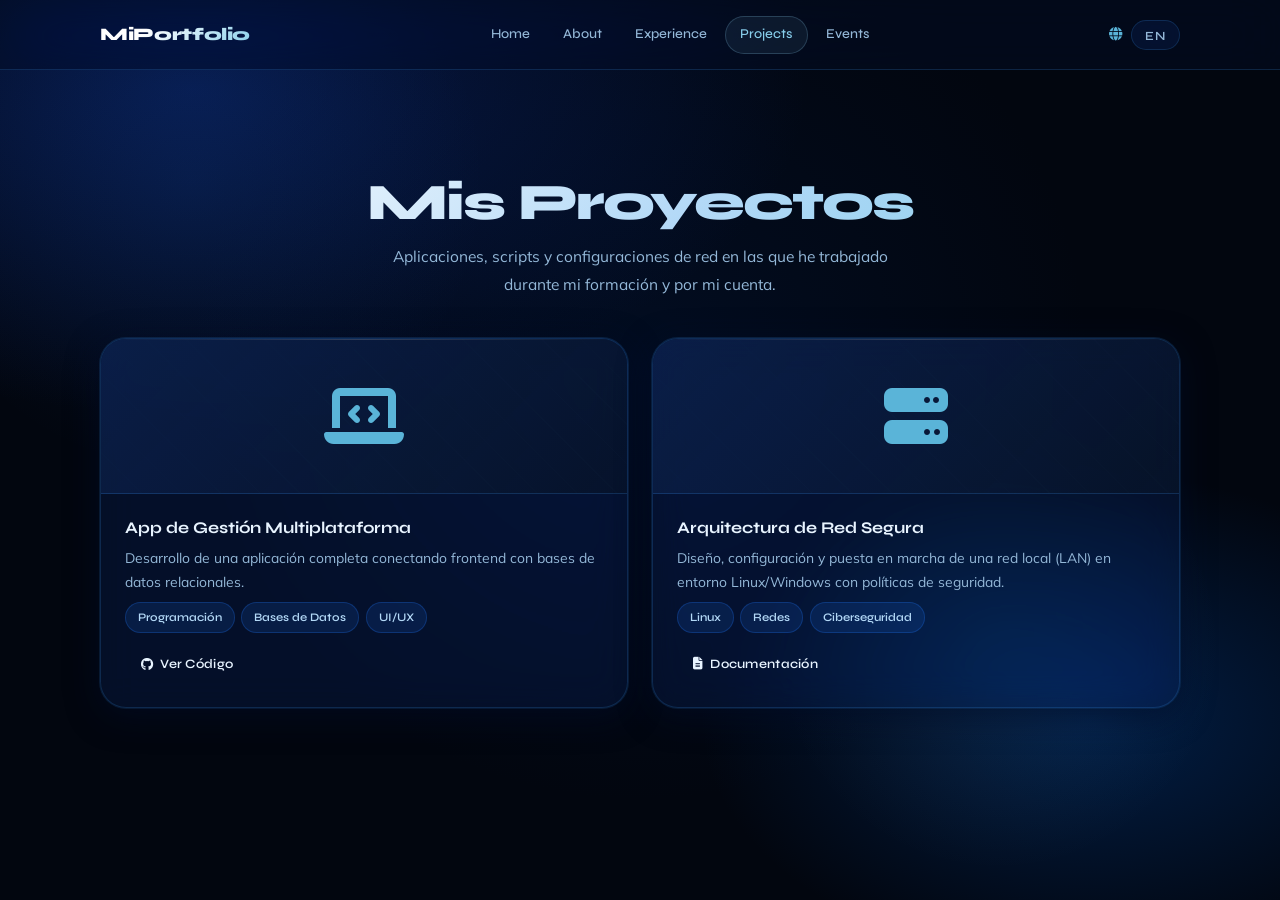
==== eventos.html @ 7e31b968 "CVs" ====
<!DOCTYPE html>
<html lang="es">
<head>
    <meta charset="UTF-8">
    <meta name="viewport" content="width=device-width, initial-scale=1.0">
    <title>Portfolio | Proyectos</title>
    <link rel="stylesheet" href="./css/style.css">
    <link rel="stylesheet" href="https://cdnjs.cloudflare.com/ajax/libs/font-awesome/6.4.0/css/all.min.css">
</head>
<body>
    <header class="main-header">
        <nav class="navbar">
            <div class="logo">MiPortfolio</div>
            <ul class="nav-links">
                <li><a href="index.html" data-i18n="nav.home">Inicio</a></li>
                <li><a href="sobre-mi.html" data-i18n="nav.about">Sobre mí</a></li>
                <li><a href="experiencia.html" data-i18n="nav.exp">Experiencia</a></li>
                <li><a href="proyectos.html" class="active" data-i18n="nav.projects">Proyectos</a></li>
                <li><a href="eventos.html" data-i18n="nav.events">Eventos</a></li>
            </ul>
            <div class="language-picker">
                <i class="fas fa-globe"></i>
                <select id="lang-selector">
                    <option value="ca">CA</option>
                    <option value="es">ES</option>
                    <option value="en">EN</option>
                </select>
            </div>
        </nav>
    </header>

    <main class="page-container bg-light">
        <h1 class="page-title text-center">Mis Proyectos</h1>
        <p class="text-center subtitle-text">Aplicaciones, scripts y configuraciones de red en las que he trabajado durante mi formación y por mi cuenta.</p>
        
        <section class="projects-grid">
            <article class="project-card">
                <div class="project-img">
                    <i class="fas fa-laptop-code fa-4x"></i>
                </div>
                <div class="project-content">
                    <h3>App de Gestión Multiplataforma</h3>
                    <p>Desarrollo de una aplicación completa conectando frontend con bases de datos relacionales.</p>
                    <div class="tech-tags">
                        <span>Programación</span>
                        <span>Bases de Datos</span>
                        <span>UI/UX</span>
                    </div>
                    <div class="project-links">
                        <a href="#" class="btn btn-small"><i class="fab fa-github"></i> Ver Código</a>
                    </div>
                </div>
            </article>

            <article class="project-card">
                <div class="project-img">
                    <i class="fas fa-server fa-4x"></i>
                </div>
                <div class="project-content">
                    <h3>Arquitectura de Red Segura</h3>
                    <p>Diseño, configuración y puesta en marcha de una red local (LAN) en entorno Linux/Windows con políticas de seguridad.</p>
                    <div class="tech-tags">
                        <span>Linux</span>
                        <span>Redes</span>
                        <span>Ciberseguridad</span>
                    </div>
                    <div class="project-links">
                        <a href="#" class="btn btn-small"><i class="fas fa-file-alt"></i> Documentación</a>
                    </div>
                </div>
            </article>
        </section>
    </main>

    <script src="./js/lang.js"></script>
</body>
</html>
---- css/style.css ----
/* ============================================================
   PORTFOLIO — LIQUID GLASS · DEEP OCEAN BLUE
   Multi-page edition
   ============================================================ */

@import url('https://fonts.googleapis.com/css2?family=Syne:wght@400;500;600;700;800&family=Mulish:ital,wght@0,300;0,400;0,500;0,600;1,400&display=swap');

/* ─── TOKENS ─────────────────────────────────────────────── */
:root {
  --void:        #02060f;
  --abyss:       #050d1f;
  --deep:        #071428;
  --ocean:       #0a1f4a;
  --blue-mid:    #0f3a8a;
  --blue-bright: #1d6fea;
  --neon:        #5ab4d8;
  --cyan:        #87ceeb;
  --aurora:      #b3d9f7;

  --txt-primary:   #e8f4ff;
  --txt-secondary: #94b8d8;
  --txt-muted:     #4a6a90;

  --glass-bg:         rgba(12, 35, 80, 0.35);
  --glass-bg-hover:   rgba(18, 50, 110, 0.52);
  --glass-border:     rgba(61, 158, 255, 0.18);
  --glass-border-str: rgba(61, 158, 255, 0.40);
  --glass-shadow:     0 8px 32px rgba(0,12,40,.60), 0 0 0 1px var(--glass-border);
  --glass-shadow-h:   0 16px 48px rgba(0,12,40,.80), 0 0 28px rgba(90,180,216,.18), 0 0 0 1px var(--glass-border-str);
  --blur:  blur(18px) saturate(160%);
  --blur2: blur(28px) saturate(180%);

  --max-w: 1160px;
  --nav-h: 70px;
  --pad-x: clamp(1.25rem, 5vw, 2.5rem);
  --pad-y: clamp(4rem, 8vw, 7rem);
  --r-sm:  10px;
  --r-md:  18px;
  --r-lg:  26px;
  --r-xl:  40px;

  --font-d: 'Syne', sans-serif;
  --font-b: 'Mulish', sans-serif;
  --ease:   cubic-bezier(0.23, 1, 0.32, 1);
}

/* ─── RESET ──────────────────────────────────────────────── */
*, *::before, *::after { box-sizing: border-box; margin: 0; padding: 0; }
html { scroll-behavior: smooth; -webkit-font-smoothing: antialiased; }

body {
  font-family: var(--font-b);
  font-size: 16px;
  line-height: 1.75;
  color: var(--txt-primary);
  background-color: var(--void);
  overflow-x: hidden;
  min-height: 100vh;
}

/* ─── BACKGROUND SCENE ───────────────────────────────────── */
body::before {
  content: '';
  position: fixed; inset: 0; z-index: -2;
  background:
    radial-gradient(ellipse 80% 60% at 15% 10%,  rgba(10,40,120,.55) 0%, transparent 60%),
    radial-gradient(ellipse 55% 50% at 85% 80%,  rgba(0,70,160,.38)  0%, transparent 55%),
    radial-gradient(ellipse 50% 70% at 50% 40%,  rgba(0,30,80,.28)   0%, transparent 70%),
    var(--void);
  pointer-events: none;
}

body::after {
  content: '';
  position: fixed; inset: 0; z-index: -1;
  background:
    radial-gradient(circle 420px at 15% 20%, rgba(29,111,234,.10) 0%, transparent 70%),
    radial-gradient(circle 320px at 78% 72%, rgba(135,206,235,.07)  0%, transparent 70%);
  animation: driftOrbs 20s ease-in-out infinite alternate;
  pointer-events: none;
}

@keyframes driftOrbs {
  0%   { opacity: 1;   transform: translate(0, 0); }
  50%  { opacity: 0.6; transform: translate(5%, -3%); }
  100% { opacity: 1;   transform: translate(-4%, 5%); }
}

/* grid removed */

/* ─── SCROLLBAR ──────────────────────────────────────────── */
::-webkit-scrollbar { width: 5px; }
::-webkit-scrollbar-track { background: var(--abyss); }
::-webkit-scrollbar-thumb { background: var(--blue-mid); border-radius: 3px; }
::-webkit-scrollbar-thumb:hover { background: var(--blue-bright); }
::selection { background: rgba(29,111,234,.45); color: #fff; }

/* ─── BASE TYPOGRAPHY ────────────────────────────────────── */
h1, h2, h3, h4 { font-family: var(--font-d); font-weight: 700; line-height: 1.2; }
a  { color: inherit; text-decoration: none; }
ul { list-style: none; }
img { max-width: 100%; display: block; }
strong { color: var(--aurora); font-weight: 600; }
em { color: var(--cyan); font-style: italic; }
.text-center { text-align: center; }

/* ─── NAVBAR ─────────────────────────────────────────────── */
.main-header {
  position: fixed; top: 0; left: 0; right: 0; z-index: 100;
  height: var(--nav-h);
}

.main-header::before {
  content: '';
  position: absolute; inset: 0;
  background: rgba(5,13,31,.55);
  backdrop-filter: var(--blur2);
  -webkit-backdrop-filter: var(--blur2);
  border-bottom: 1px solid var(--glass-border);
  z-index: -1;
}

.navbar {
  max-width: var(--max-w);
  margin: 0 auto;
  height: 100%;
  padding: 0 var(--pad-x);
  display: flex;
  align-items: center;
  gap: 2rem;
}

.logo {
  font-family: var(--font-d);
  font-weight: 800;
  font-size: 1.1rem;
  letter-spacing: -0.02em;
  background: linear-gradient(135deg, #fff 30%, var(--cyan));
  -webkit-background-clip: text;
  -webkit-text-fill-color: transparent;
  background-clip: text;
  flex-shrink: 0;
  cursor: default;
}

.nav-links {
  display: flex;
  align-items: center;
  gap: 0.15rem;
  flex: 1;
  justify-content: center;
}

.nav-links li a {
  display: block;
  padding: 0.42rem 0.9rem;
  border-radius: 100px;
  font-family: var(--font-d);
  font-size: 0.84rem;
  font-weight: 500;
  color: var(--txt-secondary);
  transition: all 0.25s ease;
  border: 1px solid transparent;
}

.nav-links li a:hover { color: var(--txt-primary); background: rgba(90,180,216,.10); }
.nav-links li a.active {
  color: var(--cyan);
  background: rgba(135,206,235,.08);
  border-color: rgba(135,206,235,.22);
}

.language-picker {
  display: flex;
  align-items: center;
  gap: 0.5rem;
  color: var(--txt-muted);
  font-size: 0.85rem;
  flex-shrink: 0;
}

.language-picker i { color: var(--neon); }

#lang-selector {
  appearance: none;
  background: var(--glass-bg);
  backdrop-filter: var(--blur);
  -webkit-backdrop-filter: var(--blur);
  border: 1px solid var(--glass-border);
  color: var(--txt-secondary);
  padding: 0.38rem 0.8rem;
  border-radius: 100px;
  font-family: var(--font-d);
  font-size: 0.78rem;
  font-weight: 600;
  cursor: pointer;
  transition: all 0.25s ease;
  letter-spacing: 0.05em;
}

#lang-selector:hover { border-color: var(--glass-border-str); color: var(--txt-primary); }
#lang-selector option { background: var(--deep); color: var(--txt-primary); }

/* ─── BUTTONS ────────────────────────────────────────────── */
.btn {
  display: inline-flex;
  align-items: center;
  justify-content: center;
  gap: 0.45rem;
  padding: 0.72rem 1.65rem;
  border-radius: 100px;
  font-family: var(--font-d);
  font-size: 0.875rem;
  font-weight: 600;
  letter-spacing: 0.02em;
  cursor: pointer;
  border: none;
  transition: all 0.35s var(--ease);
  position: relative;
  overflow: hidden;
  white-space: nowrap;
}

.btn::before {
  content: '';
  position: absolute; inset: 0;
  background: linear-gradient(135deg, rgba(255,255,255,.12) 0%, transparent 60%);
  opacity: 0;
  transition: opacity 0.3s ease;
  border-radius: inherit;
}

.btn:hover::before { opacity: 1; }

.btn-outline {
  background: var(--glass-bg);
  backdrop-filter: var(--blur);
  -webkit-backdrop-filter: var(--blur);
  color: var(--aurora);
  border: 1px solid var(--glass-border-str);
  box-shadow: var(--glass-shadow);
}

.btn-outline:hover {
  background: var(--glass-bg-hover);
  color: #fff;
  border-color: var(--cyan);
  transform: translateY(-2px);
  box-shadow: var(--glass-shadow-h);
}

.btn-small {
  padding: 0.48rem 1rem;
  font-size: 0.8rem;
}

.btn-icon {
  display: inline-flex;
  align-items: center;
  gap: 0.5rem;
  padding: 0.58rem 1.15rem;
  border-radius: 100px;
  font-family: var(--font-d);
  font-size: 0.82rem;
  font-weight: 600;
  background: var(--glass-bg);
  backdrop-filter: var(--blur);
  -webkit-backdrop-filter: var(--blur);
  border: 1px solid var(--glass-border);
  color: var(--txt-secondary);
  transition: all 0.3s ease;
  box-shadow: var(--glass-shadow);
}

.btn-icon:hover {
  background: var(--glass-bg-hover);
  border-color: var(--glass-border-str);
  color: var(--txt-primary);
  transform: translateY(-2px);
  box-shadow: var(--glass-shadow-h);
}

/* ─── PAGE WRAPPERS ──────────────────────────────────────── */
.home-container,
.page-container {
  padding-top: calc(var(--nav-h) + var(--pad-y));
  padding-bottom: var(--pad-y);
  padding-left: var(--pad-x);
  padding-right: var(--pad-x);
  max-width: var(--max-w);
  margin: 0 auto;
}

.page-title {
  font-family: var(--font-d);
  font-size: clamp(2rem, 5vw, 3.2rem);
  font-weight: 800;
  letter-spacing: -0.04em;
  background: linear-gradient(135deg, #fff 0%, var(--aurora) 55%, var(--cyan) 100%);
  -webkit-background-clip: text;
  -webkit-text-fill-color: transparent;
  background-clip: text;
  margin-bottom: 0.6rem;
  animation: fadeUp 0.8s var(--ease) both;
}

.subtitle-text {
  color: var(--txt-secondary);
  font-size: 0.97rem;
  max-width: 60ch;
  margin: 0 auto 2.5rem;
  animation: fadeUp 0.8s 0.1s var(--ease) both;
}

/* ─── HOME HERO ──────────────────────────────────────────── */
.hero-split {
  display: grid;
  grid-template-columns: auto 1fr;
  gap: clamp(2.5rem, 5vw, 5rem);
  align-items: center;
}

.hero-image-wrapper {
  display: flex;
  flex-direction: column;
  align-items: center;
  gap: 1.25rem;
  animation: fadeUp 0.9s var(--ease) both;
}

/* ── Girly cybercore profile border ── */
.hero-image-wrapper {
  position: relative;
}

/* Spinning conic gradient border */
.hero-image-wrapper::before {
  content: '';
  position: absolute;
  inset: -4px;
  border-radius: calc(var(--r-xl) + 4px);
 background: conic-gradient(
    from 180deg,
    #0066ff 0%,   /* Azul eléctrico */
    #1333c4 30%,  /* Cian brillante */
    #0464f5 50%,  /* Mantenemos el cian un rato en la zona alta */
    #0066ff 80%,  /* Volvemos al azul eléctrico */
    #0066ff 100%  /* Cierra el círculo */
  );
  animation: spinBorder 4s linear infinite;
  z-index: 0;
}

/* Soft glow behind */
.hero-image-wrapper::after {
  content: '';
  position: absolute;
  inset: -18px;
  border-radius: 50%;
  background: radial-gradient(
    circle,
    rgba(13, 4, 68, 0.22) 0%,
    rgba(15, 12, 180, 0.15) 40%,
    rgba(0, 210, 255, 0.10) 70%,
    transparent 100%
  );
  animation: glowPulse 3s ease-in-out infinite alternate;
  z-index: -1;
}

@keyframes spinBorder {
  to { transform: rotate(360deg); }
}

@keyframes glowPulse {
  from { opacity: 0.7; transform: scale(0.96); }
  to   { opacity: 1;   transform: scale(1.06); }
}

#profile-img {
  width: clamp(200px, 24vw, 290px);
  aspect-ratio: 1;
  object-fit: cover;
  border-radius: var(--r-xl);
  position: relative;
  z-index: 1;
  /* 5px gap between image and spinning border */
  outline: 5px solid var(--ocean);
  box-shadow:
    0 0 40px rgba(3, 15, 128, 0.25),
    0 0 80px rgba(191, 90, 242, 0.15),
    0 24px 60px rgba(0,0,0,.55);
  transition: transform 0.6s var(--ease), box-shadow 0.6s var(--ease);
  background-color: var(--ocean);
}

#profile-img:hover {
  transform: scale(1.03);
  box-shadow:
    0 0 60px rgba(19, 6, 209, 0.45),
    0 0 120px rgba(191, 90, 242, 0.25),
    0 0 180px rgba(0, 210, 255, 0.15);
}

.social-links {
  display: flex;
  gap: 0.6rem;
  flex-wrap: wrap;
  justify-content: center;
}

.hero-content { animation: fadeUp 0.9s 0.15s var(--ease) both; }

.hero-content h3 {
  font-family: var(--font-d);
  font-size: 0.82rem;
  font-weight: 600;
  letter-spacing: 0.12em;
  text-transform: uppercase;
  color: var(--cyan);
  margin-bottom: 0.3rem;
}

.main-title {
  font-size: clamp(2.6rem, 5.5vw, 4.5rem);
  font-weight: 800;
  letter-spacing: -0.04em;
  line-height: 1.05;
  background: linear-gradient(135deg, #fff 0%, var(--aurora) 50%, var(--cyan) 100%);
  -webkit-background-clip: text;
  -webkit-text-fill-color: transparent;
  background-clip: text;
  margin-bottom: 0.4rem;
}

.subtitle {
  font-size: clamp(0.95rem, 2vw, 1.15rem);
  font-weight: 500;
  color: var(--neon);
  margin-bottom: 1rem;
}

.hero-bio {
  font-size: 0.98rem;
  color: var(--txt-secondary);
  max-width: 52ch;
  line-height: 1.85;
  margin-bottom: 1.75rem;
}

/* CV download */
.cv-download-section { margin-bottom: 1.75rem; }

.section-label {
  font-family: var(--font-d);
  font-size: 0.7rem;
  font-weight: 700;
  letter-spacing: 0.1em;
  text-transform: uppercase;
  color: var(--txt-muted);
  margin-bottom: 0.6rem;
}

.btn-group {
  display: flex;
  flex-wrap: wrap;
  gap: 0.55rem;
}

/* Highlights */
.highlights-grid {
  display: grid;
  grid-template-columns: repeat(2, 1fr);
  gap: 0.85rem;
  max-width: 420px;
}

.highlight-card {
  background: var(--glass-bg);
  backdrop-filter: var(--blur);
  -webkit-backdrop-filter: var(--blur);
  border: 1px solid var(--glass-border);
  border-radius: var(--r-md);
  padding: 1.1rem 1.15rem;
  display: flex;
  flex-direction: column;
  gap: 0.3rem;
  box-shadow: var(--glass-shadow);
  transition: all 0.35s var(--ease);
  position: relative;
  overflow: hidden;
}

.highlight-card::before {
  content: '';
  position: absolute; top: 0; left: 0; right: 0; height: 1px;
  background: linear-gradient(90deg, transparent, rgba(255,255,255,.12), transparent);
}

.highlight-card:hover {
  background: var(--glass-bg-hover);
  border-color: var(--glass-border-str);
  transform: translateY(-3px);
  box-shadow: var(--glass-shadow-h);
}

.highlight-card i { color: var(--neon); margin-bottom: 0.15rem; }

.highlight-card h4 {
  font-family: var(--font-d);
  font-size: 0.84rem;
  font-weight: 700;
  color: var(--txt-primary);
}

.highlight-card p { font-size: 0.78rem; color: var(--txt-secondary); }

/* ─── SOBRE MÍ ────────────────────────────────────────────── */
.about-grid {
  display: grid;
  grid-template-columns: 1fr 360px;
  gap: 2.5rem;
  align-items: start;
}

.about-main-content h1 {
  font-size: clamp(2rem, 5vw, 3rem);
  font-weight: 800;
  letter-spacing: -0.04em;
  background: linear-gradient(135deg, #fff 0%, var(--aurora) 55%, var(--cyan) 100%);
  -webkit-background-clip: text;
  -webkit-text-fill-color: transparent;
  background-clip: text;
  margin-bottom: 1.4rem;
  animation: fadeUp 0.8s var(--ease) both;
}

.about-main-content > h3,
.about-main-content h3 {
  font-family: var(--font-d);
  font-size: 0.7rem;
  font-weight: 700;
  letter-spacing: 0.1em;
  text-transform: uppercase;
  color: var(--neon);
  margin: 2rem 0 1rem;
}

.vision-statement {
  background: var(--glass-bg);
  backdrop-filter: var(--blur);
  -webkit-backdrop-filter: var(--blur);
  border: 1px solid var(--glass-border);
  border-radius: var(--r-lg);
  padding: 1.75rem;
  box-shadow: var(--glass-shadow);
  position: relative;
  animation: fadeUp 0.8s 0.1s var(--ease) both;
}

.vision-statement::before {
  content: '';
  position: absolute; top: 0; left: 0; right: 0; height: 1px;
  background: linear-gradient(90deg, transparent, rgba(255,255,255,.15), transparent);
}

.vision-statement .fa-quote-left {
  color: var(--neon);
  opacity: 0.45;
  font-size: 1.4rem;
  display: block;
  margin-bottom: 0.75rem;
}

.vision-statement p {
  color: var(--txt-secondary);
  font-size: 0.96rem;
  line-height: 1.85;
  font-style: italic;
}

/* Timeline (sobre-mi) */
.about-main-content .timeline {
  display: flex;
  flex-direction: column;
  gap: 0.85rem;
  position: relative;
  padding-left: 1.5rem;
  animation: fadeUp 0.8s 0.2s var(--ease) both;
}

.about-main-content .timeline::before {
  content: '';
  position: absolute; left: 0; top: 0.5rem; bottom: 0.5rem; width: 2px;
  background: linear-gradient(to bottom,
    transparent,
    var(--blue-bright) 20%,
    var(--neon) 50%,
    var(--blue-bright) 80%,
    transparent
  );
}

.timeline-item {
  position: relative;
  background: var(--glass-bg);
  backdrop-filter: var(--blur);
  -webkit-backdrop-filter: var(--blur);
  border: 1px solid var(--glass-border);
  border-radius: var(--r-md);
  padding: 1rem 1.25rem;
  box-shadow: var(--glass-shadow);
  transition: all 0.35s var(--ease);
}

.timeline-item::before {
  content: '';
  position: absolute; left: -1.82rem; top: 1.1rem;
  width: 10px; height: 10px;
  border-radius: 50%;
  background: var(--neon);
  border: 2px solid var(--abyss);
  box-shadow: 0 0 10px var(--neon), 0 0 20px rgba(90,180,216,.40);
}

.timeline-item:hover {
  background: var(--glass-bg-hover);
  border-color: var(--glass-border-str);
  transform: translateX(4px);
}

.date {
  display: inline-block;
  font-family: var(--font-d);
  font-size: 0.7rem;
  font-weight: 700;
  letter-spacing: 0.09em;
  color: var(--cyan);
  text-transform: uppercase;
  margin-bottom: 0.3rem;
}

.timeline-item h4 {
  font-family: var(--font-d);
  font-size: 0.94rem;
  font-weight: 700;
  color: var(--txt-primary);
  margin-bottom: 0.15rem;
}

.timeline-item p { font-size: 0.82rem; color: var(--txt-muted); }

/* Skills sidebar */
.skills-sidebar {
  display: flex;
  flex-direction: column;
  gap: 1.2rem;
  animation: fadeUp 0.8s 0.2s var(--ease) both;
}

.skill-box {
  background: var(--glass-bg);
  backdrop-filter: var(--blur);
  -webkit-backdrop-filter: var(--blur);
  border: 1px solid var(--glass-border);
  border-radius: var(--r-lg);
  padding: 1.5rem;
  box-shadow: var(--glass-shadow);
  position: relative;
  overflow: hidden;
  transition: all 0.35s var(--ease);
}

.skill-box::before {
  content: '';
  position: absolute; top: 0; left: 0; right: 0; height: 1px;
  background: linear-gradient(90deg, transparent, rgba(255,255,255,.15), transparent);
}

.skill-box:hover { border-color: var(--glass-border-str); }

.skill-box h3 {
  font-family: var(--font-d);
  font-size: 0.7rem;
  font-weight: 700;
  letter-spacing: 0.1em;
  text-transform: uppercase;
  color: var(--neon);
  margin-bottom: 1rem;
}

.mt-4 { margin-top: 0; } /* managed by gap */

.tag-list {
  display: flex;
  flex-wrap: wrap;
  gap: 0.45rem;
}

.tag-list li {
  padding: 0.3rem 0.82rem;
  border-radius: 100px;
  font-size: 0.76rem;
  font-weight: 600;
  font-family: var(--font-d);
  background: rgba(135,206,235,.08);
  border: 1px solid rgba(135,206,235,.22);
  color: var(--cyan);
  cursor: default;
  transition: all 0.25s ease;
}

.tag-list li:hover { background: rgba(135,206,235,.18); border-color: var(--cyan); transform: scale(1.04); }

.tech-category {
  padding: 0.7rem 0;
  border-bottom: 1px solid rgba(90,180,216,.10);
}

.tech-category:last-child { border-bottom: none; padding-bottom: 0; }

.tech-category h4 {
  font-family: var(--font-d);
  font-size: 0.82rem;
  font-weight: 700;
  color: var(--aurora);
  margin-bottom: 0.2rem;
  display: flex;
  align-items: center;
  gap: 0.5rem;
}

.tech-category h4 i { color: var(--neon); font-size: 0.75rem; }
.tech-category p { font-size: 0.8rem; color: var(--txt-secondary); }

/* ─── EXPERIENCIA ─────────────────────────────────────────── */
.experience-list {
  display: flex;
  flex-direction: column;
  gap: 1.5rem;
}

.exp-card {
  background: var(--glass-bg);
  backdrop-filter: var(--blur);
  -webkit-backdrop-filter: var(--blur);
  border: 1px solid var(--glass-border);
  border-radius: var(--r-xl);
  padding: clamp(1.5rem, 3vw, 2.25rem);
  box-shadow: var(--glass-shadow);
  position: relative;
  overflow: hidden;
  transition: all 0.4s var(--ease);
  animation: fadeUp 0.7s var(--ease) both;
}

.exp-card:nth-child(2) { animation-delay: 0.12s; }

.exp-card::before {
  content: '';
  position: absolute; top: 0; left: 0; right: 0; height: 1px;
  background: linear-gradient(90deg, transparent, rgba(255,255,255,.18), transparent);
}

.exp-card::after {
  content: '';
  position: absolute; top: -60px; right: -60px;
  width: 180px; height: 180px;
  background: radial-gradient(circle, rgba(90,180,216,.07) 0%, transparent 70%);
  border-radius: 50%;
  pointer-events: none;
}

.exp-card:hover {
  background: var(--glass-bg-hover);
  border-color: var(--glass-border-str);
  box-shadow: var(--glass-shadow-h);
  transform: translateY(-3px);
}

.exp-header {
  display: flex;
  align-items: flex-start;
  justify-content: space-between;
  gap: 1rem;
  margin-bottom: 1.25rem;
}

.exp-titles h2 {
  font-family: var(--font-d);
  font-size: clamp(1rem, 2.2vw, 1.25rem);
  font-weight: 700;
  color: var(--txt-primary);
  margin-bottom: 0.3rem;
}

.location {
  font-family: var(--font-d);
  font-size: 0.82rem;
  font-weight: 500;
  color: var(--neon);
  display: flex;
  align-items: center;
  gap: 0.4rem;
}

.location i { font-size: 0.72rem; }

.badge {
  display: inline-block;
  padding: 0.3rem 0.82rem;
  border-radius: 100px;
  font-family: var(--font-d);
  font-size: 0.7rem;
  font-weight: 700;
  letter-spacing: 0.05em;
  text-transform: uppercase;
  background: rgba(29,111,234,.18);
  border: 1px solid rgba(29,111,234,.35);
  color: var(--aurora);
  white-space: nowrap;
  flex-shrink: 0;
}

.badge-trust {
  background: rgba(135,206,235,.10);
  border-color: rgba(135,206,235,.28);
  color: var(--cyan);
}

.exp-body > p {
  font-size: 0.94rem;
  color: var(--txt-secondary);
  line-height: 1.8;
  margin-bottom: 1rem;
}

.highlight-text {
  background: rgba(90,180,216,.07);
  border: 1px solid rgba(90,180,216,.18);
  border-left: 3px solid var(--neon);
  border-radius: 0 var(--r-sm) var(--r-sm) 0;
  padding: 1rem 1.25rem;
  font-size: 0.9rem;
  color: var(--txt-secondary);
  line-height: 1.8;
  margin-bottom: 1.25rem;
}

.custom-bullets {
  display: flex;
  flex-direction: column;
  gap: 0.5rem;
}

.custom-bullets li {
  display: flex;
  align-items: flex-start;
  gap: 0.65rem;
  font-size: 0.9rem;
  color: var(--txt-secondary);
}

.custom-bullets li i {
  color: var(--neon);
  font-size: 0.72rem;
  margin-top: 0.32rem;
  flex-shrink: 0;
}

.grid-2-cols { display: grid; grid-template-columns: 1fr 1fr; gap: 1.5rem; }
.grid-3-cols { display: grid; grid-template-columns: repeat(3, 1fr); gap: 1rem; }
.mt-3 { margin-top: 1.25rem; }

.task-card {
  background: rgba(7,20,40,.55);
  border: 1px solid var(--glass-border);
  border-radius: var(--r-md);
  padding: 1.15rem;
  text-align: center;
  transition: all 0.3s ease;
}

.task-card:hover {
  background: rgba(18,50,110,.40);
  border-color: var(--glass-border-str);
  transform: translateY(-3px);
  box-shadow: 0 10px 28px rgba(0,0,0,.40);
}

.task-card i { color: var(--neon); font-size: 1.5rem; display: block; margin-bottom: 0.6rem; }

.task-card h4 {
  font-family: var(--font-d);
  font-size: 0.84rem;
  font-weight: 700;
  color: var(--txt-primary);
  margin-bottom: 0.35rem;
}

.task-card p { font-size: 0.78rem; color: var(--txt-secondary); line-height: 1.6; }

/* ─── PROYECTOS / EVENTOS ─────────────────────────────────── */
.projects-grid {
  display: grid;
  grid-template-columns: repeat(auto-fit, minmax(300px, 1fr));
  gap: 1.5rem;
}

.project-card {
  background: var(--glass-bg);
  backdrop-filter: var(--blur);
  -webkit-backdrop-filter: var(--blur);
  border: 1px solid var(--glass-border);
  border-radius: var(--r-lg);
  overflow: hidden;
  box-shadow: var(--glass-shadow);
  transition: all 0.4s var(--ease);
  position: relative;
  display: flex;
  flex-direction: column;
  animation: fadeUp 0.7s var(--ease) both;
}

.project-card:nth-child(2) { animation-delay: 0.12s; }
.project-card:nth-child(3) { animation-delay: 0.22s; }

.project-card::before {
  content: '';
  position: absolute; top: 0; left: 0; right: 0; height: 1px;
  background: linear-gradient(90deg, transparent, rgba(255,255,255,.16), transparent);
  z-index: 1;
}

.project-card:hover {
  transform: translateY(-6px);
  border-color: var(--glass-border-str);
  box-shadow: var(--glass-shadow-h);
}

.project-img {
  height: 155px;
  display: flex;
  align-items: center;
  justify-content: center;
  background:
    linear-gradient(135deg, rgba(10,31,74,.88) 0%, rgba(7,20,40,.72) 100%),
    repeating-linear-gradient(
      45deg,
      rgba(90,180,216,.04) 0,
      rgba(90,180,216,.04) 1px,
      transparent 1px,
      transparent 28px
    );
  border-bottom: 1px solid var(--glass-border);
  color: var(--neon);
  transition: color 0.3s ease;
}

.project-card:hover .project-img { color: var(--cyan); }

.project-content {
  padding: 1.5rem;
  flex: 1;
  display: flex;
  flex-direction: column;
  gap: 0.55rem;
}

.project-content h3 {
  font-family: var(--font-d);
  font-size: 1.02rem;
  font-weight: 700;
  color: var(--txt-primary);
}

.project-content p {
  font-size: 0.87rem;
  color: var(--txt-secondary);
  line-height: 1.7;
  flex: 1;
}

.tech-tags {
  display: flex;
  flex-wrap: wrap;
  gap: 0.4rem;
}

.tech-tags span {
  padding: 0.26rem 0.75rem;
  border-radius: 100px;
  font-size: 0.72rem;
  font-weight: 600;
  font-family: var(--font-d);
  background: rgba(29,111,234,.15);
  border: 1px solid rgba(29,111,234,.28);
  color: var(--aurora);
  transition: all 0.25s ease;
  cursor: default;
}

.tech-tags span:hover { background: rgba(29,111,234,.28); transform: scale(1.04); }

.project-links { margin-top: 0.25rem; }

/* ─── ANIMATIONS ─────────────────────────────────────────── */
@keyframes fadeUp {
  from { opacity: 0; transform: translateY(22px); }
  to   { opacity: 1; transform: translateY(0); }
}

/* ─── RESPONSIVE ─────────────────────────────────────────── */
@media (max-width: 960px) {
  .about-grid { grid-template-columns: 1fr; }
  .skills-sidebar { order: -1; flex-direction: row; flex-wrap: wrap; }
  .skill-box { flex: 1; min-width: 240px; }

  .hero-split {
    grid-template-columns: 1fr;
    justify-items: center;
    text-align: center;
  }

  .hero-bio { margin-left: auto; margin-right: auto; }
  .highlights-grid { margin: 0 auto; }
  .btn-group { justify-content: center; }

  .grid-3-cols { grid-template-columns: 1fr 1fr; }
}

@media (max-width: 700px) {
  :root { --pad-x: 1.25rem; }

  .nav-links { display: none; }
  .navbar { justify-content: space-between; }

  .grid-2-cols,
  .grid-3-cols { grid-template-columns: 1fr; }

  .exp-header { flex-direction: column; gap: 0.6rem; align-items: flex-start; }

  .highlights-grid { grid-template-columns: 1fr 1fr; max-width: 100%; }

  .projects-grid { grid-template-columns: 1fr; }
}
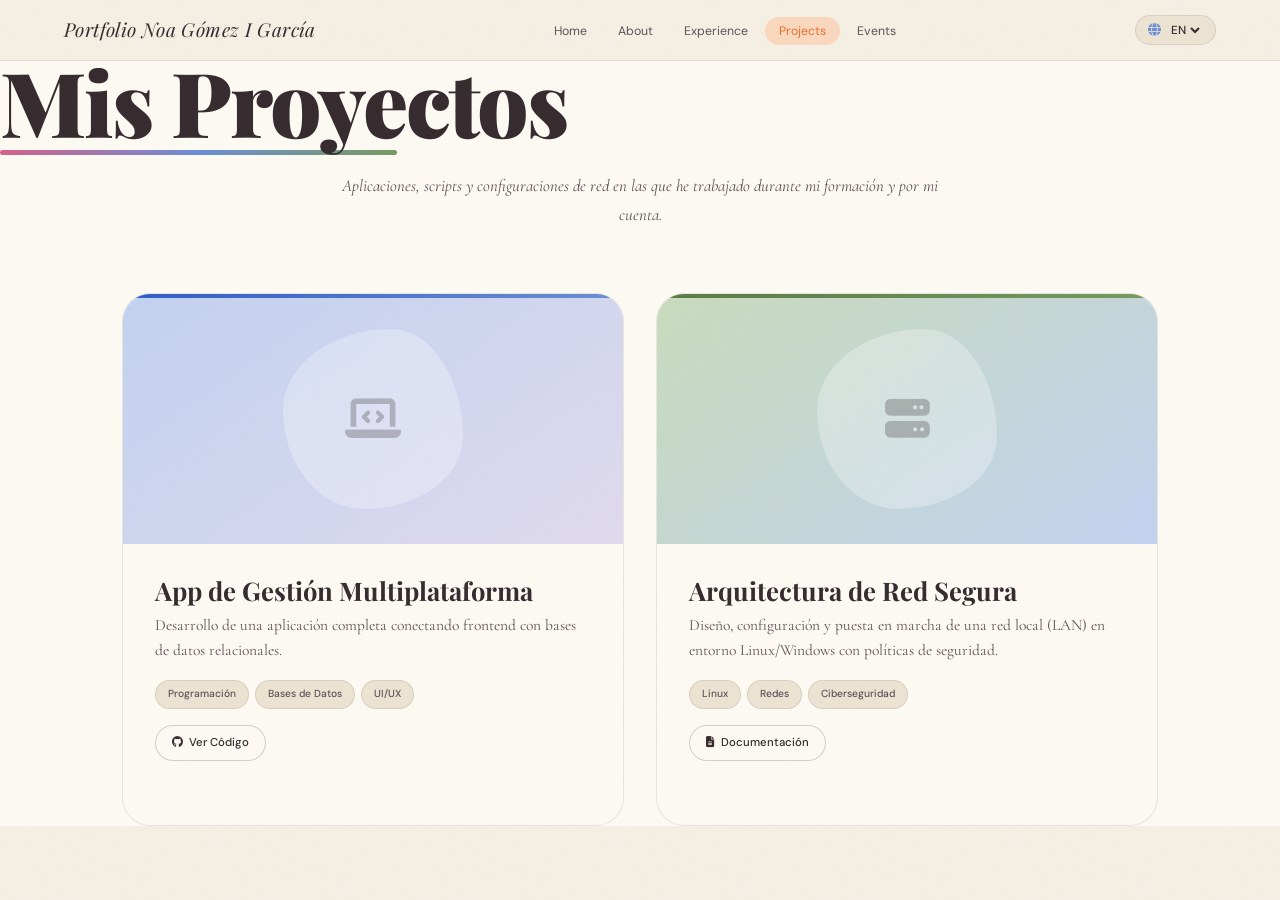
==== commit 48cb15ae: "foto actualizada + cambio de estilo" ====
--- a/eventos.html
+++ b/eventos.html
@@ -10,7 +10,7 @@
 <body>
     <header class="main-header">
         <nav class="navbar">
-            <div class="logo">MiPortfolio</div>
+            <div class="logo">Portfolio Noa Gómez I García</div>
             <ul class="nav-links">
                 <li><a href="index.html" data-i18n="nav.home">Inicio</a></li>
                 <li><a href="sobre-mi.html" data-i18n="nav.about">Sobre mí</a></li>
@@ -74,4 +74,4 @@
 
     <script src="./js/lang.js"></script>
 </body>
-</html>
+</html>
--- a/css/style.css
+++ b/css/style.css
@@ -1,1046 +1,1031 @@
+@import url('https://fonts.googleapis.com/css2?family=Playfair+Display:ital,wght@0,700;0,900;1,700;1,900&family=DM+Sans:wght@300;400;500&family=Cormorant+Garamond:ital,wght@0,300;0,600;1,300;1,600&display=swap');
+
 /* ============================================================
-   PORTFOLIO — LIQUID GLASS · DEEP OCEAN BLUE
-   Multi-page edition
+   VARIABLES
    ============================================================ */
-
-@import url('https://fonts.googleapis.com/css2?family=Syne:wght@400;500;600;700;800&family=Mulish:ital,wght@0,300;0,400;0,500;0,600;1,400&display=swap');
-
-/* ─── TOKENS ─────────────────────────────────────────────── */
 :root {
-  --void:        #02060f;
-  --abyss:       #050d1f;
-  --deep:        #071428;
-  --ocean:       #0a1f4a;
-  --blue-mid:    #0f3a8a;
-  --blue-bright: #1d6fea;
-  --neon:        #5ab4d8;
-  --cyan:        #87ceeb;
-  --aurora:      #b3d9f7;
-
-  --txt-primary:   #e8f4ff;
-  --txt-secondary: #94b8d8;
-  --txt-muted:     #4a6a90;
-
-  --glass-bg:         rgba(12, 35, 80, 0.35);
-  --glass-bg-hover:   rgba(18, 50, 110, 0.52);
-  --glass-border:     rgba(61, 158, 255, 0.18);
-  --glass-border-str: rgba(61, 158, 255, 0.40);
-  --glass-shadow:     0 8px 32px rgba(0,12,40,.60), 0 0 0 1px var(--glass-border);
-  --glass-shadow-h:   0 16px 48px rgba(0,12,40,.80), 0 0 28px rgba(90,180,216,.18), 0 0 0 1px var(--glass-border-str);
-  --blur:  blur(18px) saturate(160%);
-  --blur2: blur(28px) saturate(180%);
-
-  --max-w: 1160px;
-  --nav-h: 70px;
-  --pad-x: clamp(1.25rem, 5vw, 2.5rem);
-  --pad-y: clamp(4rem, 8vw, 7rem);
-  --r-sm:  10px;
-  --r-md:  18px;
-  --r-lg:  26px;
-  --r-xl:  40px;
-
-  --font-d: 'Syne', sans-serif;
-  --font-b: 'Mulish', sans-serif;
-  --ease:   cubic-bezier(0.23, 1, 0.32, 1);
-}
-
-/* ─── RESET ──────────────────────────────────────────────── */
+  /* Fondos */
+  --cream:         #F5EFE4;
+  --warm-white:    #FDFAF3;
+  --parchment:     #EDE3D2;
+  --linen:         #F0E9DC;
+
+  /* Azul porcelana — poster azul cobalto */
+  --cobalt:        #1A3A8A;
+  --cobalt-mid:    #2E5CC8;
+  --cobalt-pale:   #C2D2F0;
+  --cobalt-soft:   #6B8ED4;
+
+  /* Rosa / sakura */
+  --sakura:        #D4608A;
+  --sakura-pale:   #F2C8D8;
+  --sakura-bright: #E8427C;
+  --sakura-soft:   #EFA8C0;
+
+  /* Naranja koi / neon */
+  --koi:           #E8702A;
+  --koi-pale:      #FAD8BE;
+  --koi-bright:    #F05A1A;
+
+  /* Verde bambú / musgo */
+  --bamboo:        #5A7A45;
+  --bamboo-pale:   #C8DCBC;
+  --bamboo-mid:    #789A60;
+
+  /* Lavanda */
+  --lavender:      #9488C4;
+  --lavender-pale: #E0DAEE;
+
+  /* Oro */
+  --gold:          #C09030;
+  --gold-pale:     #EEE0A8;
+
+  /* Texto */
+  --text-main:     #352A2E;
+  --text-mid:      #5E5058;
+  --text-soft:     #9A8A92;
+
+  --border-soft:   rgba(53,42,46,0.1);
+  --border-mid:    rgba(53,42,46,0.2);
+
+  /* Tipografía */
+  --font-display:  'Playfair Display', Georgia, serif;
+  --font-body:     'Cormorant Garamond', Georgia, serif;
+  --font-ui:       'DM Sans', system-ui, sans-serif;
+
+  /* Espaciado */
+  --sp-xs: 4px;  --sp-s: 8px;  --sp-m: 16px;
+  --sp-l: 32px;  --sp-xl: 64px; --sp-2xl: 96px;
+
+  /* Radios */
+  --r-pill:    9999px;
+  --r-rounder: 28px;
+  --r-asym-a:  4px 28px 4px 28px;
+  --r-asym-b:  28px 4px 28px 4px;
+
+  /* Colores hover per-página nav */
+  --nav-home-bg:   var(--sakura-pale);
+  --nav-home-fg:   var(--sakura);
+  --nav-about-bg:  var(--bamboo-pale);
+  --nav-about-fg:  var(--bamboo);
+  --nav-exp-bg:    var(--cobalt-pale);
+  --nav-exp-fg:    var(--cobalt-mid);
+  --nav-proj-bg:   var(--koi-pale);
+  --nav-proj-fg:   var(--koi);
+  --nav-events-bg: var(--lavender-pale);
+  --nav-events-fg: var(--lavender);
+}
+
+/* ============================================================
+   RESET
+   ============================================================ */
 *, *::before, *::after { box-sizing: border-box; margin: 0; padding: 0; }
-html { scroll-behavior: smooth; -webkit-font-smoothing: antialiased; }
+html { scroll-behavior: smooth; }
 
 body {
-  font-family: var(--font-b);
-  font-size: 16px;
-  line-height: 1.75;
-  color: var(--txt-primary);
-  background-color: var(--void);
+  font-family: var(--font-body);
+  font-size: 18px;
+  line-height: 1.65;
+  background: var(--cream);
+  color: var(--text-main);
   overflow-x: hidden;
-  min-height: 100vh;
-}
-
-/* ─── BACKGROUND SCENE ───────────────────────────────────── */
-body::before {
-  content: '';
-  position: fixed; inset: 0; z-index: -2;
-  background:
-    radial-gradient(ellipse 80% 60% at 15% 10%,  rgba(10,40,120,.55) 0%, transparent 60%),
-    radial-gradient(ellipse 55% 50% at 85% 80%,  rgba(0,70,160,.38)  0%, transparent 55%),
-    radial-gradient(ellipse 50% 70% at 50% 40%,  rgba(0,30,80,.28)   0%, transparent 70%),
-    var(--void);
+}
+
+/* Grain de papel */
+body::after {
+  content: '';
+  position: fixed;
+  inset: 0;
+  background-image: url("data:image/svg+xml,%3Csvg viewBox='0 0 256 256' xmlns='http://www.w3.org/2000/svg'%3E%3Cfilter id='n'%3E%3CfeTurbulence type='fractalNoise' baseFrequency='0.68' numOctaves='4' stitchTiles='stitch'/%3E%3C/filter%3E%3Crect width='100%25' height='100%25' filter='url(%23n)' opacity='1'/%3E%3C/svg%3E");
+  background-size: 200px 200px;
+  opacity: 0.032;
   pointer-events: none;
-}
-
-body::after {
-  content: '';
-  position: fixed; inset: 0; z-index: -1;
-  background:
-    radial-gradient(circle 420px at 15% 20%, rgba(29,111,234,.10) 0%, transparent 70%),
-    radial-gradient(circle 320px at 78% 72%, rgba(135,206,235,.07)  0%, transparent 70%);
-  animation: driftOrbs 20s ease-in-out infinite alternate;
-  pointer-events: none;
-}
-
-@keyframes driftOrbs {
-  0%   { opacity: 1;   transform: translate(0, 0); }
-  50%  { opacity: 0.6; transform: translate(5%, -3%); }
-  100% { opacity: 1;   transform: translate(-4%, 5%); }
-}
-
-/* grid removed */
-
-/* ─── SCROLLBAR ──────────────────────────────────────────── */
+  z-index: 9999;
+}
+
+::selection { background: var(--sakura-pale); color: var(--sakura); }
 ::-webkit-scrollbar { width: 5px; }
-::-webkit-scrollbar-track { background: var(--abyss); }
-::-webkit-scrollbar-thumb { background: var(--blue-mid); border-radius: 3px; }
-::-webkit-scrollbar-thumb:hover { background: var(--blue-bright); }
-::selection { background: rgba(29,111,234,.45); color: #fff; }
-
-/* ─── BASE TYPOGRAPHY ────────────────────────────────────── */
-h1, h2, h3, h4 { font-family: var(--font-d); font-weight: 700; line-height: 1.2; }
-a  { color: inherit; text-decoration: none; }
-ul { list-style: none; }
-img { max-width: 100%; display: block; }
-strong { color: var(--aurora); font-weight: 600; }
-em { color: var(--cyan); font-style: italic; }
-.text-center { text-align: center; }
-
-/* ─── NAVBAR ─────────────────────────────────────────────── */
+::-webkit-scrollbar-track { background: var(--cream); }
+::-webkit-scrollbar-thumb { background: var(--lavender); border-radius: var(--r-pill); }
+
+/* ============================================================
+   ANIMACIONES BLOB
+   ============================================================ */
+@keyframes morphBlob {
+  0%   { border-radius: 67% 33% 55% 45% / 42% 58% 42% 58%; }
+  33%  { border-radius: 42% 58% 68% 32% / 55% 45% 55% 45%; }
+  66%  { border-radius: 58% 42% 40% 60% / 35% 65% 35% 65%; }
+  100% { border-radius: 67% 33% 55% 45% / 42% 58% 42% 58%; }
+}
+@keyframes morphImg {
+  0%   { border-radius: 55% 45% 60% 40% / 50% 55% 45% 50%; }
+  33%  { border-radius: 40% 60% 45% 55% / 60% 40% 60% 40%; }
+  66%  { border-radius: 60% 40% 55% 45% / 40% 60% 40% 60%; }
+  100% { border-radius: 55% 45% 60% 40% / 50% 55% 45% 50%; }
+}
+@keyframes float {
+  0%, 100% { transform: translateY(0px); }
+  50%       { transform: translateY(-8px); }
+}
+
+/* ============================================================
+   HEADER & NAV — frosted linen, colores por página
+   ============================================================ */
 .main-header {
-  position: fixed; top: 0; left: 0; right: 0; z-index: 100;
-  height: var(--nav-h);
-}
-
-.main-header::before {
-  content: '';
-  position: absolute; inset: 0;
-  background: rgba(5,13,31,.55);
-  backdrop-filter: var(--blur2);
-  -webkit-backdrop-filter: var(--blur2);
-  border-bottom: 1px solid var(--glass-border);
-  z-index: -1;
+  position: sticky;
+  top: 0;
+  z-index: 100;
+  background: rgba(245,239,228,0.88);
+  backdrop-filter: blur(20px);
+  -webkit-backdrop-filter: blur(20px);
+  border-bottom: 1px solid var(--border-soft);
 }
 
 .navbar {
-  max-width: var(--max-w);
-  margin: 0 auto;
-  height: 100%;
-  padding: 0 var(--pad-x);
   display: flex;
   align-items: center;
-  gap: 2rem;
+  justify-content: space-between;
+  height: 60px;
+  padding: 0 var(--sp-xl);
+  gap: var(--sp-l);
 }
 
 .logo {
-  font-family: var(--font-d);
-  font-weight: 800;
-  font-size: 1.1rem;
-  letter-spacing: -0.02em;
-  background: linear-gradient(135deg, #fff 30%, var(--cyan));
-  -webkit-background-clip: text;
-  -webkit-text-fill-color: transparent;
-  background-clip: text;
+  font-family: var(--font-display);
+  font-style: italic;
+  font-size: 1.2rem;
+  color: var(--text-main);
+  letter-spacing: 0.02em;
   flex-shrink: 0;
-  cursor: default;
 }
 
 .nav-links {
   display: flex;
+  list-style: none;
+  gap: 3px;
   align-items: center;
-  gap: 0.15rem;
-  flex: 1;
-  justify-content: center;
 }
 
 .nav-links li a {
-  display: block;
-  padding: 0.42rem 0.9rem;
-  border-radius: 100px;
-  font-family: var(--font-d);
-  font-size: 0.84rem;
-  font-weight: 500;
-  color: var(--txt-secondary);
-  transition: all 0.25s ease;
-  border: 1px solid transparent;
-}
-
-.nav-links li a:hover { color: var(--txt-primary); background: rgba(90,180,216,.10); }
-.nav-links li a.active {
-  color: var(--cyan);
-  background: rgba(135,206,235,.08);
-  border-color: rgba(135,206,235,.22);
+  font-family: var(--font-ui);
+  font-size: 0.77rem;
+  font-weight: 400;
+  color: var(--text-mid);
+  text-decoration: none;
+  padding: 6px 14px;
+  border-radius: var(--r-pill);
+  transition: all 0.22s ease;
+}
+
+/* Color único por enlace */
+.nav-links li:nth-child(1) a:hover,
+.nav-links li:nth-child(1) a.active {
+  background: var(--nav-home-bg);
+  color: var(--nav-home-fg);
+}
+.nav-links li:nth-child(2) a:hover,
+.nav-links li:nth-child(2) a.active {
+  background: var(--nav-about-bg);
+  color: var(--nav-about-fg);
+}
+.nav-links li:nth-child(3) a:hover,
+.nav-links li:nth-child(3) a.active {
+  background: var(--nav-exp-bg);
+  color: var(--nav-exp-fg);
+}
+.nav-links li:nth-child(4) a:hover,
+.nav-links li:nth-child(4) a.active {
+  background: var(--nav-proj-bg);
+  color: var(--nav-proj-fg);
+}
+.nav-links li:nth-child(5) a:hover,
+.nav-links li:nth-child(5) a.active {
+  background: var(--nav-events-bg);
+  color: var(--nav-events-fg);
 }
 
 .language-picker {
   display: flex;
   align-items: center;
-  gap: 0.5rem;
-  color: var(--txt-muted);
-  font-size: 0.85rem;
+  gap: 6px;
+  font-family: var(--font-ui);
+  font-size: 0.73rem;
+  background: var(--parchment);
+  padding: 5px 12px;
+  border-radius: var(--r-pill);
+  border: 1px solid var(--border-soft);
   flex-shrink: 0;
 }
-
-.language-picker i { color: var(--neon); }
-
+.language-picker i { color: var(--cobalt-soft); font-size: 0.8rem; }
 #lang-selector {
-  appearance: none;
-  background: var(--glass-bg);
-  backdrop-filter: var(--blur);
-  -webkit-backdrop-filter: var(--blur);
-  border: 1px solid var(--glass-border);
-  color: var(--txt-secondary);
-  padding: 0.38rem 0.8rem;
-  border-radius: 100px;
-  font-family: var(--font-d);
-  font-size: 0.78rem;
-  font-weight: 600;
+  background: transparent;
+  border: none;
+  color: var(--text-main);
+  font-family: var(--font-ui);
+  font-size: 0.73rem;
+  font-weight: 500;
   cursor: pointer;
-  transition: all 0.25s ease;
-  letter-spacing: 0.05em;
-}
-
-#lang-selector:hover { border-color: var(--glass-border-str); color: var(--txt-primary); }
-#lang-selector option { background: var(--deep); color: var(--txt-primary); }
-
-/* ─── BUTTONS ────────────────────────────────────────────── */
-.btn {
-  display: inline-flex;
+  outline: none;
+}
+
+/* ============================================================
+   HOME / INDEX — compacto y centrado
+   ============================================================ */
+.home-container {
+  min-height: calc(100vh - 60px);
+  background: var(--warm-white);
+  display: flex;
   align-items: center;
   justify-content: center;
-  gap: 0.45rem;
-  padding: 0.72rem 1.65rem;
-  border-radius: 100px;
-  font-family: var(--font-d);
-  font-size: 0.875rem;
-  font-weight: 600;
-  letter-spacing: 0.02em;
-  cursor: pointer;
-  border: none;
-  transition: all 0.35s var(--ease);
+  padding: var(--sp-xl) var(--sp-l);
   position: relative;
   overflow: hidden;
-  white-space: nowrap;
-}
-
-.btn::before {
-  content: '';
-  position: absolute; inset: 0;
-  background: linear-gradient(135deg, rgba(255,255,255,.12) 0%, transparent 60%);
-  opacity: 0;
-  transition: opacity 0.3s ease;
-  border-radius: inherit;
-}
-
-.btn:hover::before { opacity: 1; }
-
-.btn-outline {
-  background: var(--glass-bg);
-  backdrop-filter: var(--blur);
-  -webkit-backdrop-filter: var(--blur);
-  color: var(--aurora);
-  border: 1px solid var(--glass-border-str);
-  box-shadow: var(--glass-shadow);
-}
-
-.btn-outline:hover {
-  background: var(--glass-bg-hover);
-  color: #fff;
-  border-color: var(--cyan);
-  transform: translateY(-2px);
-  box-shadow: var(--glass-shadow-h);
-}
-
-.btn-small {
-  padding: 0.48rem 1rem;
-  font-size: 0.8rem;
-}
-
-.btn-icon {
-  display: inline-flex;
+}
+
+/* Blob sakura fondo derecha */
+.home-container::before {
+  content: '';
+  position: absolute;
+  width: 700px; height: 700px;
+  border-radius: 55% 45% 40% 60% / 45% 55% 45% 55%;
+  background: radial-gradient(ellipse at center, var(--sakura-pale) 0%, transparent 68%);
+  top: -200px; right: -200px;
+  pointer-events: none; opacity: 0.7;
+  animation: morphBlob 14s ease-in-out infinite;
+}
+/* Blob bambú fondo izquierda */
+.home-container::after {
+  content: '';
+  position: absolute;
+  width: 500px; height: 500px;
+  border-radius: 40% 60% 65% 35% / 55% 40% 60% 45%;
+  background: radial-gradient(ellipse at center, var(--bamboo-pale) 0%, transparent 68%);
+  bottom: -180px; left: -120px;
+  pointer-events: none; opacity: 0.55;
+  animation: morphBlob 18s ease-in-out infinite reverse;
+}
+
+/* Layout: foto + contenido en columna centrada */
+.hero-split {
+  display: flex;
+  flex-direction: row;
   align-items: center;
-  gap: 0.5rem;
-  padding: 0.58rem 1.15rem;
-  border-radius: 100px;
-  font-family: var(--font-d);
-  font-size: 0.82rem;
-  font-weight: 600;
-  background: var(--glass-bg);
-  backdrop-filter: var(--blur);
-  -webkit-backdrop-filter: var(--blur);
-  border: 1px solid var(--glass-border);
-  color: var(--txt-secondary);
-  transition: all 0.3s ease;
-  box-shadow: var(--glass-shadow);
-}
-
-.btn-icon:hover {
-  background: var(--glass-bg-hover);
-  border-color: var(--glass-border-str);
-  color: var(--txt-primary);
-  transform: translateY(-2px);
-  box-shadow: var(--glass-shadow-h);
-}
-
-/* ─── PAGE WRAPPERS ──────────────────────────────────────── */
-.home-container,
-.page-container {
-  padding-top: calc(var(--nav-h) + var(--pad-y));
-  padding-bottom: var(--pad-y);
-  padding-left: var(--pad-x);
-  padding-right: var(--pad-x);
-  max-width: var(--max-w);
-  margin: 0 auto;
-}
-
-.page-title {
-  font-family: var(--font-d);
-  font-size: clamp(2rem, 5vw, 3.2rem);
-  font-weight: 800;
-  letter-spacing: -0.04em;
-  background: linear-gradient(135deg, #fff 0%, var(--aurora) 55%, var(--cyan) 100%);
-  -webkit-background-clip: text;
-  -webkit-text-fill-color: transparent;
-  background-clip: text;
-  margin-bottom: 0.6rem;
-  animation: fadeUp 0.8s var(--ease) both;
-}
-
-.subtitle-text {
-  color: var(--txt-secondary);
-  font-size: 0.97rem;
-  max-width: 60ch;
-  margin: 0 auto 2.5rem;
-  animation: fadeUp 0.8s 0.1s var(--ease) both;
-}
-
-/* ─── HOME HERO ──────────────────────────────────────────── */
-.hero-split {
-  display: grid;
-  grid-template-columns: auto 1fr;
-  gap: clamp(2.5rem, 5vw, 5rem);
-  align-items: center;
-}
-
+  justify-content: center;
+  gap: calc(var(--sp-xl) * 1.5);
+  max-width: 1140px;
+  width: 100%;
+  position: relative;
+  z-index: 1;
+}
+
+/* --- Foto --- */
 .hero-image-wrapper {
   display: flex;
   flex-direction: column;
   align-items: center;
-  gap: 1.25rem;
-  animation: fadeUp 0.9s var(--ease) both;
-}
-
-/* ── Girly cybercore profile border ── */
-.hero-image-wrapper {
+  flex-shrink: 0;
   position: relative;
 }
 
-/* Spinning conic gradient border */
+/* Anillo de color detrás de la foto */
 .hero-image-wrapper::before {
   content: '';
   position: absolute;
-  inset: -4px;
-  border-radius: calc(var(--r-xl) + 4px);
- background: conic-gradient(
-    from 180deg,
-    #0066ff 0%,   /* Azul eléctrico */
-    #1333c4 30%,  /* Cian brillante */
-    #0464f5 50%,  /* Mantenemos el cian un rato en la zona alta */
-    #0066ff 80%,  /* Volvemos al azul eléctrico */
-    #0066ff 100%  /* Cierra el círculo */
-  );
-  animation: spinBorder 4s linear infinite;
+  width: 360px; height: 360px;
+  border-radius: 60% 40% 55% 45% / 48% 58% 42% 52%;
+  background: linear-gradient(135deg, var(--sakura-pale) 0%, var(--cobalt-pale) 100%);
+  top: 50%; left: 50%;
+  transform: translate(-50%, -50%);
+  animation: morphBlob 10s ease-in-out infinite;
   z-index: 0;
 }
 
-/* Soft glow behind */
-.hero-image-wrapper::after {
-  content: '';
-  position: absolute;
-  inset: -18px;
-  border-radius: 50%;
-  background: radial-gradient(
-    circle,
-    rgba(13, 4, 68, 0.22) 0%,
-    rgba(15, 12, 180, 0.15) 40%,
-    rgba(0, 210, 255, 0.10) 70%,
-    transparent 100%
-  );
-  animation: glowPulse 3s ease-in-out infinite alternate;
-  z-index: -1;
-}
-
-@keyframes spinBorder {
-  to { transform: rotate(360deg); }
-}
-
-@keyframes glowPulse {
-  from { opacity: 0.7; transform: scale(0.96); }
-  to   { opacity: 1;   transform: scale(1.06); }
-}
+.hero-image-wrapper::after { display: none; }
 
 #profile-img {
-  width: clamp(200px, 24vw, 290px);
-  aspect-ratio: 1;
+  width: 280px; height: 280px;
   object-fit: cover;
-  border-radius: var(--r-xl);
-  position: relative;
-  z-index: 1;
-  /* 5px gap between image and spinning border */
-  outline: 5px solid var(--ocean);
-  box-shadow:
-    0 0 40px rgba(3, 15, 128, 0.25),
-    0 0 80px rgba(191, 90, 242, 0.15),
-    0 24px 60px rgba(0,0,0,.55);
-  transition: transform 0.6s var(--ease), box-shadow 0.6s var(--ease);
-  background-color: var(--ocean);
-}
-
-#profile-img:hover {
-  transform: scale(1.03);
-  box-shadow:
-    0 0 60px rgba(19, 6, 209, 0.45),
-    0 0 120px rgba(191, 90, 242, 0.25),
-    0 0 180px rgba(0, 210, 255, 0.15);
+  object-position: top center;
+  position: relative; z-index: 1;
+  border-radius: 55% 45% 60% 40% / 50% 55% 45% 50%;
+  animation: morphImg 10s ease-in-out infinite;
+  box-shadow: 0 16px 48px rgba(212,96,138,0.22), 0 4px 16px rgba(26,58,138,0.14);
+  border: 4px solid rgba(255,255,255,0.8);
 }
 
 .social-links {
   display: flex;
-  gap: 0.6rem;
+  gap: var(--sp-s);
+  margin-top: var(--sp-m);
+  position: relative; z-index: 1;
   flex-wrap: wrap;
   justify-content: center;
 }
 
-.hero-content { animation: fadeUp 0.9s 0.15s var(--ease) both; }
-
-.hero-content h3 {
-  font-family: var(--font-d);
-  font-size: 0.82rem;
-  font-weight: 600;
-  letter-spacing: 0.12em;
+/* --- Contenido hero --- */
+.hero-content {
+  display: flex;
+  flex-direction: column;
+  align-items: flex-start;
+  gap: var(--sp-l);
+  max-width: 580px;
+  /* Sin pseudo-elementos aquí, los blobs ya están en .home-container */
+}
+
+.hero-content::before,
+.hero-content::after { display: none; }
+
+.hero-content > * { position: relative; z-index: 1; }
+
+.hero-content h3[data-i18n] {
+  font-family: var(--font-ui);
+  font-size: 0.72rem;
+  font-weight: 400;
+  letter-spacing: 0.22em;
   text-transform: uppercase;
-  color: var(--cyan);
-  margin-bottom: 0.3rem;
+  color: var(--sakura);
+  margin-bottom: 0;
 }
 
 .main-title {
-  font-size: clamp(2.6rem, 5.5vw, 4.5rem);
-  font-weight: 800;
-  letter-spacing: -0.04em;
-  line-height: 1.05;
-  background: linear-gradient(135deg, #fff 0%, var(--aurora) 50%, var(--cyan) 100%);
-  -webkit-background-clip: text;
-  -webkit-text-fill-color: transparent;
-  background-clip: text;
-  margin-bottom: 0.4rem;
+  font-family: var(--font-display);
+  font-size: clamp(2.8rem, 5.5vw, 5.5rem);
+  line-height: 0.95;
+  font-weight: 900;
+  color: var(--text-main);
+  letter-spacing: -0.02em;
+  margin: 0;
 }
 
 .subtitle {
-  font-size: clamp(0.95rem, 2vw, 1.15rem);
+  font-family: var(--font-display);
+  font-style: italic;
+  font-size: clamp(0.92rem, 1.4vw, 1.1rem);
+  font-weight: 300;
+  color: var(--cobalt-mid);
+  background: var(--cobalt-pale);
+  padding: 5px 18px;
+  border-radius: var(--r-pill);
+  display: inline-block;
+  margin: 0;
+}
+
+.hero-bio {
+  font-family: var(--font-body);
+  font-size: 1.15rem;
+  color: var(--text-mid);
+  line-height: 1.8;
+  margin: 0;
+}
+
+.cv-download-section { margin: 0; }
+
+.section-label {
+  font-family: var(--font-ui);
+  font-size: 0.68rem;
+  letter-spacing: 0.15em;
+  text-transform: uppercase;
+  color: var(--text-soft);
+  margin-bottom: var(--sp-s);
+}
+
+.btn-group { display: flex; flex-wrap: wrap; gap: var(--sp-s); }
+
+.btn {
+  display: inline-flex;
+  align-items: center;
+  gap: 6px;
+  font-family: var(--font-ui);
+  font-size: 0.72rem;
   font-weight: 500;
-  color: var(--neon);
-  margin-bottom: 1rem;
-}
-
-.hero-bio {
-  font-size: 0.98rem;
-  color: var(--txt-secondary);
-  max-width: 52ch;
-  line-height: 1.85;
-  margin-bottom: 1.75rem;
-}
-
-/* CV download */
-.cv-download-section { margin-bottom: 1.75rem; }
-
-.section-label {
-  font-family: var(--font-d);
-  font-size: 0.7rem;
-  font-weight: 700;
-  letter-spacing: 0.1em;
-  text-transform: uppercase;
-  color: var(--txt-muted);
-  margin-bottom: 0.6rem;
-}
-
-.btn-group {
-  display: flex;
-  flex-wrap: wrap;
-  gap: 0.55rem;
-}
-
-/* Highlights */
+  padding: 9px 18px;
+  border-radius: var(--r-pill);
+  text-decoration: none;
+  cursor: pointer;
+  transition: all 0.22s ease;
+  border: 1.5px solid var(--border-mid);
+  background: var(--warm-white);
+  color: var(--text-main);
+}
+
+.btn:hover {
+  transform: translateY(-2px);
+  box-shadow: 0 6px 20px rgba(53,42,46,0.1);
+}
+
+.btn-outline { background: transparent; }
+.btn-outline:hover {
+  background: var(--sakura-pale);
+  border-color: var(--sakura);
+  color: var(--sakura);
+}
+
+/* Highlights compactos */
 .highlights-grid {
   display: grid;
   grid-template-columns: repeat(2, 1fr);
-  gap: 0.85rem;
-  max-width: 420px;
+  gap: var(--sp-s);
+  width: 100%;
+  margin: 0;
 }
 
 .highlight-card {
-  background: var(--glass-bg);
-  backdrop-filter: var(--blur);
-  -webkit-backdrop-filter: var(--blur);
-  border: 1px solid var(--glass-border);
-  border-radius: var(--r-md);
-  padding: 1.1rem 1.15rem;
-  display: flex;
-  flex-direction: column;
-  gap: 0.3rem;
-  box-shadow: var(--glass-shadow);
-  transition: all 0.35s var(--ease);
+  background: var(--warm-white);
+  border: 1.5px solid var(--border-soft);
+  border-radius: var(--r-rounder);
+  padding: var(--sp-l);
+  transition: all 0.22s ease;
   position: relative;
   overflow: hidden;
 }
 
+/* Gradiente de acento al hover */
 .highlight-card::before {
   content: '';
-  position: absolute; top: 0; left: 0; right: 0; height: 1px;
-  background: linear-gradient(90deg, transparent, rgba(255,255,255,.12), transparent);
-}
-
-.highlight-card:hover {
-  background: var(--glass-bg-hover);
-  border-color: var(--glass-border-str);
-  transform: translateY(-3px);
-  box-shadow: var(--glass-shadow-h);
-}
-
-.highlight-card i { color: var(--neon); margin-bottom: 0.15rem; }
+  position: absolute;
+  inset: 0;
+  border-radius: inherit;
+  opacity: 0;
+  transition: opacity 0.22s;
+}
+.highlight-card:nth-child(1)::before { background: linear-gradient(135deg, var(--cobalt-pale), transparent 65%); }
+.highlight-card:nth-child(2)::before { background: linear-gradient(135deg, var(--sakura-pale), transparent 65%); }
+.highlight-card:hover::before { opacity: 1; }
+.highlight-card:hover { transform: translateY(-3px); box-shadow: 0 10px 30px rgba(53,42,46,0.09); }
+.highlight-card > * { position: relative; z-index: 1; }
+
+.highlight-card i { font-size: 1.4rem; color: var(--cobalt-soft); display: block; margin-bottom: 8px; }
+.highlight-card:nth-child(2) i { color: var(--sakura); }
 
 .highlight-card h4 {
-  font-family: var(--font-d);
-  font-size: 0.84rem;
-  font-weight: 700;
-  color: var(--txt-primary);
-}
-
-.highlight-card p { font-size: 0.78rem; color: var(--txt-secondary); }
-
-/* ─── SOBRE MÍ ────────────────────────────────────────────── */
+  font-family: var(--font-ui);
+  font-size: 0.8rem; font-weight: 500;
+  color: var(--text-main); margin-bottom: 4px;
+}
+.highlight-card p {
+  font-family: var(--font-body);
+  font-style: italic; font-size: 0.97rem;
+  color: var(--text-soft);
+}
+
+/* Botones icon */
+.btn-icon {
+  font-family: var(--font-ui);
+  font-size: 0.72rem; font-weight: 500;
+  color: var(--text-main);
+  text-decoration: none;
+  padding: 8px 18px;
+  border-radius: var(--r-pill);
+  background: rgba(255,255,255,0.75);
+  border: 1px solid rgba(255,255,255,0.9);
+  backdrop-filter: blur(6px);
+  transition: all 0.22s ease;
+  display: flex; align-items: center; gap: 6px;
+  box-shadow: 0 2px 10px rgba(53,42,46,0.1);
+}
+.btn-icon:hover { background: white; transform: translateY(-2px); box-shadow: 0 6px 18px rgba(53,42,46,0.14); }
+
+/* ============================================================
+   PAGE CONTAINER — páginas interiores a full width
+   ============================================================ */
+.page-container {
+  width: 100%;
+  padding: 0;        /* sin padding: el contenido se expande solo */
+}
+
+.bg-light { background: var(--warm-white); }
+
+/* Título de página — band de color a todo ancho */
+.page-title-band {
+  width: 100%;
+  padding: var(--sp-xl) var(--sp-2xl) var(--sp-l);
+  position: relative;
+  overflow: hidden;
+}
+
+/* Usamos .page-title directamente cuando está dentro de .page-title-band */
+.page-title {
+  font-family: var(--font-display);
+  font-size: clamp(3rem, 7vw, 6rem);
+  font-weight: 900;
+  line-height: 0.9;
+  color: var(--text-main);
+  letter-spacing: -0.02em;
+  position: relative;
+  z-index: 1;
+  display: inline-block;
+}
+
+.page-title::after {
+  content: '';
+  display: block;
+  height: 5px;
+  width: 70%;
+  border-radius: var(--r-pill);
+  margin-top: var(--sp-s);
+  background: linear-gradient(90deg, var(--sakura), var(--cobalt-soft), var(--bamboo-mid));
+}
+
+.text-center { text-align: center; }
+.text-center .page-title::after { margin: var(--sp-s) auto 0; }
+
+.subtitle-text {
+  font-family: var(--font-body);
+  font-style: italic;
+  font-size: 1.05rem;
+  color: var(--text-mid);
+  max-width: 600px;
+  margin: var(--sp-m) auto var(--sp-xl);
+  line-height: 1.75;
+}
+
+/* Contenido interior con padding normal */
+.page-inner {
+  padding: 0 var(--sp-2xl) var(--sp-2xl);
+}
+
+/* ============================================================
+   SOBRE MÍ — mantiene el layout actual que gusta
+   ============================================================ */
 .about-grid {
   display: grid;
-  grid-template-columns: 1fr 360px;
-  gap: 2.5rem;
+  grid-template-columns: 1.4fr 1fr;
+  gap: var(--sp-xl);
   align-items: start;
+  padding: var(--sp-xl) var(--sp-2xl) var(--sp-2xl);
 }
 
 .about-main-content h1 {
-  font-size: clamp(2rem, 5vw, 3rem);
-  font-weight: 800;
-  letter-spacing: -0.04em;
-  background: linear-gradient(135deg, #fff 0%, var(--aurora) 55%, var(--cyan) 100%);
-  -webkit-background-clip: text;
-  -webkit-text-fill-color: transparent;
-  background-clip: text;
-  margin-bottom: 1.4rem;
-  animation: fadeUp 0.8s var(--ease) both;
-}
-
-.about-main-content > h3,
+  font-family: var(--font-display);
+  font-size: clamp(3.5rem, 7vw, 7rem);
+  font-weight: 900;
+  line-height: 0.88;
+  color: var(--text-main);
+  letter-spacing: -0.02em;
+  margin-bottom: var(--sp-l);
+}
+
+.vision-statement {
+  background: linear-gradient(135deg, var(--cobalt-pale) 0%, var(--lavender-pale) 55%, var(--sakura-pale) 100%);
+  padding: var(--sp-l) var(--sp-l) var(--sp-l) calc(var(--sp-l) + 20px);
+  position: relative;
+  margin-bottom: var(--sp-l);
+  border-radius: var(--r-asym-a);
+  overflow: hidden;
+}
+.vision-statement::before {
+  content: '';
+  position: absolute;
+  width: 220px; height: 220px;
+  border-radius: 50%;
+  background: rgba(255,255,255,0.28);
+  top: -70px; right: -50px;
+}
+.vision-statement i.fa-quote-left {
+  position: absolute;
+  top: var(--sp-m); left: var(--sp-m);
+  color: var(--cobalt-soft); font-size: 1.3rem; opacity: 0.45;
+}
+.vision-statement p {
+  font-family: var(--font-display);
+  font-style: italic;
+  font-size: 1.05rem;
+  line-height: 1.75;
+  color: var(--text-main);
+  position: relative; z-index: 1;
+}
+
 .about-main-content h3 {
-  font-family: var(--font-d);
-  font-size: 0.7rem;
-  font-weight: 700;
-  letter-spacing: 0.1em;
-  text-transform: uppercase;
-  color: var(--neon);
-  margin: 2rem 0 1rem;
-}
-
-.vision-statement {
-  background: var(--glass-bg);
-  backdrop-filter: var(--blur);
-  -webkit-backdrop-filter: var(--blur);
-  border: 1px solid var(--glass-border);
-  border-radius: var(--r-lg);
-  padding: 1.75rem;
-  box-shadow: var(--glass-shadow);
-  position: relative;
-  animation: fadeUp 0.8s 0.1s var(--ease) both;
-}
-
-.vision-statement::before {
-  content: '';
-  position: absolute; top: 0; left: 0; right: 0; height: 1px;
-  background: linear-gradient(90deg, transparent, rgba(255,255,255,.15), transparent);
-}
-
-.vision-statement .fa-quote-left {
-  color: var(--neon);
-  opacity: 0.45;
-  font-size: 1.4rem;
-  display: block;
-  margin-bottom: 0.75rem;
-}
-
-.vision-statement p {
-  color: var(--txt-secondary);
-  font-size: 0.96rem;
-  line-height: 1.85;
-  font-style: italic;
-}
-
-/* Timeline (sobre-mi) */
-.about-main-content .timeline {
-  display: flex;
-  flex-direction: column;
-  gap: 0.85rem;
-  position: relative;
-  padding-left: 1.5rem;
-  animation: fadeUp 0.8s 0.2s var(--ease) both;
-}
-
-.about-main-content .timeline::before {
-  content: '';
-  position: absolute; left: 0; top: 0.5rem; bottom: 0.5rem; width: 2px;
-  background: linear-gradient(to bottom,
-    transparent,
-    var(--blue-bright) 20%,
-    var(--neon) 50%,
-    var(--blue-bright) 80%,
-    transparent
-  );
-}
-
+  font-family: var(--font-ui);
+  font-size: 0.7rem; font-weight: 500;
+  text-transform: uppercase; letter-spacing: 0.2em;
+  color: var(--bamboo);
+  margin-bottom: var(--sp-m);
+  display: flex; align-items: center; gap: var(--sp-s);
+}
+.about-main-content h3::after {
+  content: '';
+  flex: 1; height: 1px;
+  background: linear-gradient(90deg, var(--bamboo-pale), transparent);
+  border-radius: var(--r-pill);
+}
+
+/* Timeline */
+.timeline {
+  display: flex; flex-direction: column; gap: var(--sp-s);
+  padding-left: var(--sp-l); position: relative;
+}
+.timeline::before {
+  content: '';
+  position: absolute; left: 6px; top: 8px; bottom: 8px;
+  width: 2px;
+  background: linear-gradient(to bottom, var(--sakura), var(--cobalt-soft), var(--bamboo-mid));
+  border-radius: var(--r-pill);
+}
 .timeline-item {
   position: relative;
-  background: var(--glass-bg);
-  backdrop-filter: var(--blur);
-  -webkit-backdrop-filter: var(--blur);
-  border: 1px solid var(--glass-border);
-  border-radius: var(--r-md);
-  padding: 1rem 1.25rem;
-  box-shadow: var(--glass-shadow);
-  transition: all 0.35s var(--ease);
-}
-
+  padding: var(--sp-m);
+  background: var(--warm-white);
+  border: 1.5px solid var(--border-soft);
+  border-radius: var(--r-rounder);
+  transition: all 0.22s ease;
+}
 .timeline-item::before {
   content: '';
-  position: absolute; left: -1.82rem; top: 1.1rem;
+  position: absolute;
+  left: calc(-1 * var(--sp-l) - 4px); top: 22px;
   width: 10px; height: 10px;
+  background: var(--sakura);
+  border: 2.5px solid var(--warm-white);
   border-radius: 50%;
-  background: var(--neon);
-  border: 2px solid var(--abyss);
-  box-shadow: 0 0 10px var(--neon), 0 0 20px rgba(90,180,216,.40);
-}
-
-.timeline-item:hover {
-  background: var(--glass-bg-hover);
-  border-color: var(--glass-border-str);
-  transform: translateX(4px);
-}
-
-.date {
-  display: inline-block;
-  font-family: var(--font-d);
-  font-size: 0.7rem;
-  font-weight: 700;
-  letter-spacing: 0.09em;
-  color: var(--cyan);
-  text-transform: uppercase;
-  margin-bottom: 0.3rem;
-}
-
+  box-shadow: 0 0 0 2px var(--sakura-pale);
+}
+.timeline-item:hover { transform: translateX(6px); box-shadow: 0 8px 28px rgba(53,42,46,0.08); border-color: var(--cobalt-pale); }
+.timeline-item .date {
+  font-family: var(--font-ui); font-size: 0.64rem; font-weight: 500;
+  letter-spacing: 0.1em; text-transform: uppercase;
+  color: var(--cobalt-soft); display: block; margin-bottom: 4px;
+}
 .timeline-item h4 {
-  font-family: var(--font-d);
-  font-size: 0.94rem;
-  font-weight: 700;
-  color: var(--txt-primary);
-  margin-bottom: 0.15rem;
-}
-
-.timeline-item p { font-size: 0.82rem; color: var(--txt-muted); }
+  font-family: var(--font-display); font-weight: 700; font-size: 1.05rem;
+  color: var(--text-main); margin-bottom: 2px;
+}
+.timeline-item p {
+  font-family: var(--font-ui); font-size: 0.74rem;
+  color: var(--text-soft); letter-spacing: 0.03em;
+}
 
 /* Skills sidebar */
-.skills-sidebar {
-  display: flex;
-  flex-direction: column;
-  gap: 1.2rem;
-  animation: fadeUp 0.8s 0.2s var(--ease) both;
-}
+.skills-sidebar { position: sticky; top: 80px; }
 
 .skill-box {
-  background: var(--glass-bg);
-  backdrop-filter: var(--blur);
-  -webkit-backdrop-filter: var(--blur);
-  border: 1px solid var(--glass-border);
-  border-radius: var(--r-lg);
-  padding: 1.5rem;
-  box-shadow: var(--glass-shadow);
-  position: relative;
+  border: 1.5px solid var(--border-soft);
+  padding: var(--sp-l);
+  border-radius: var(--r-asym-b);
+  margin-bottom: var(--sp-m);
+  position: relative; overflow: hidden;
+}
+
+/* Cada skill-box con su propio acento de color */
+.skill-box:nth-child(1) {
+  background: linear-gradient(145deg, var(--sakura-pale) 0%, var(--lavender-pale) 100%);
+}
+.skill-box:nth-child(2) {
+  background: linear-gradient(145deg, var(--cobalt-pale) 0%, var(--bamboo-pale) 100%);
+}
+
+.skill-box::before {
+  content: '';
+  position: absolute;
+  width: 180px; height: 180px;
+  border-radius: 50%;
+  background: rgba(255,255,255,0.45);
+  bottom: -70px; right: -50px;
+}
+.skill-box h3 {
+  font-family: var(--font-ui); font-size: 0.67rem; font-weight: 500;
+  text-transform: uppercase; letter-spacing: 0.18em;
+  color: var(--sakura);
+  margin-bottom: var(--sp-m);
+  position: relative; z-index: 1;
+}
+.skill-box:nth-child(2) h3 { color: var(--cobalt-mid); }
+
+.tag-list {
+  list-style: none; display: flex; flex-wrap: wrap; gap: 7px;
+  position: relative; z-index: 1;
+}
+.tag-list li {
+  font-family: var(--font-ui); font-size: 0.71rem;
+  color: var(--text-main);
+  padding: 5px 13px;
+  border-radius: var(--r-pill);
+  background: rgba(255,255,255,0.65);
+  border: 1px solid var(--border-soft);
+  transition: all 0.18s ease; cursor: default;
+}
+.tag-list li:hover { background: white; transform: translateY(-2px); box-shadow: 0 4px 12px rgba(53,42,46,0.1); }
+
+.tech-category {
+  position: relative; z-index: 1;
+  margin-bottom: var(--sp-m); padding-bottom: var(--sp-m);
+  border-bottom: 1px solid rgba(255,255,255,0.4);
+}
+.tech-category:last-child { border-bottom: none; margin-bottom: 0; padding-bottom: 0; }
+.tech-category h4 {
+  font-family: var(--font-ui); font-size: 0.74rem; font-weight: 500;
+  color: var(--text-main);
+  display: flex; align-items: center; gap: 7px; margin-bottom: 3px;
+}
+.tech-category h4 i { color: var(--cobalt-soft); font-size: 0.74rem; }
+.tech-category p { font-family: var(--font-body); font-style: italic; font-size: 0.9rem; color: var(--text-mid); }
+
+.mt-4 { margin-top: var(--sp-l); }
+
+/* ============================================================
+   EXPERIENCIA — full width, sin recuadro contenedor
+   ============================================================ */
+
+/* Banda de título para experiencia */
+.exp-title-band {
+  background: var(--cream);
+  padding: var(--sp-xl) var(--sp-2xl) var(--sp-l);
+  position: relative; overflow: hidden;
+}
+.exp-title-band::after {
+  display: none;
+}
+.exp-title-band .page-title { color: var(--text-main); }
+
+.experience-list {
+  display: flex; flex-direction: column;
+  max-width: 1100px;
+  margin: 0 auto;
+  padding: var(--sp-xl) var(--sp-l);
+  gap: var(--sp-l);
+}
+
+.exp-card {
+  border: 1px solid var(--border-soft);
+  background: var(--warm-white);
+  border-radius: var(--r-rounder);
   overflow: hidden;
-  transition: all 0.35s var(--ease);
-}
-
-.skill-box::before {
-  content: '';
-  position: absolute; top: 0; left: 0; right: 0; height: 1px;
-  background: linear-gradient(90deg, transparent, rgba(255,255,255,.15), transparent);
-}
-
-.skill-box:hover { border-color: var(--glass-border-str); }
-
-.skill-box h3 {
-  font-family: var(--font-d);
-  font-size: 0.7rem;
-  font-weight: 700;
-  letter-spacing: 0.1em;
-  text-transform: uppercase;
-  color: var(--neon);
-  margin-bottom: 1rem;
-}
-
-.mt-4 { margin-top: 0; } /* managed by gap */
-
-.tag-list {
-  display: flex;
-  flex-wrap: wrap;
-  gap: 0.45rem;
-}
-
-.tag-list li {
-  padding: 0.3rem 0.82rem;
-  border-radius: 100px;
-  font-size: 0.76rem;
-  font-weight: 600;
-  font-family: var(--font-d);
-  background: rgba(135,206,235,.08);
-  border: 1px solid rgba(135,206,235,.22);
-  color: var(--cyan);
-  cursor: default;
   transition: all 0.25s ease;
 }
-
-.tag-list li:hover { background: rgba(135,206,235,.18); border-color: var(--cyan); transform: scale(1.04); }
-
-.tech-category {
-  padding: 0.7rem 0;
-  border-bottom: 1px solid rgba(90,180,216,.10);
-}
-
-.tech-category:last-child { border-bottom: none; padding-bottom: 0; }
-
-.tech-category h4 {
-  font-family: var(--font-d);
-  font-size: 0.82rem;
-  font-weight: 700;
-  color: var(--aurora);
-  margin-bottom: 0.2rem;
-  display: flex;
-  align-items: center;
-  gap: 0.5rem;
-}
-
-.tech-category h4 i { color: var(--neon); font-size: 0.75rem; }
-.tech-category p { font-size: 0.8rem; color: var(--txt-secondary); }
-
-/* ─── EXPERIENCIA ─────────────────────────────────────────── */
-.experience-list {
-  display: flex;
-  flex-direction: column;
-  gap: 1.5rem;
-}
-
-.exp-card {
-  background: var(--glass-bg);
-  backdrop-filter: var(--blur);
-  -webkit-backdrop-filter: var(--blur);
-  border: 1px solid var(--glass-border);
-  border-radius: var(--r-xl);
-  padding: clamp(1.5rem, 3vw, 2.25rem);
-  box-shadow: var(--glass-shadow);
-  position: relative;
-  overflow: hidden;
-  transition: all 0.4s var(--ease);
-  animation: fadeUp 0.7s var(--ease) both;
-}
-
-.exp-card:nth-child(2) { animation-delay: 0.12s; }
-
-.exp-card::before {
-  content: '';
-  position: absolute; top: 0; left: 0; right: 0; height: 1px;
-  background: linear-gradient(90deg, transparent, rgba(255,255,255,.18), transparent);
-}
-
-.exp-card::after {
-  content: '';
-  position: absolute; top: -60px; right: -60px;
-  width: 180px; height: 180px;
-  background: radial-gradient(circle, rgba(90,180,216,.07) 0%, transparent 70%);
-  border-radius: 50%;
-  pointer-events: none;
-}
-
-.exp-card:hover {
-  background: var(--glass-bg-hover);
-  border-color: var(--glass-border-str);
-  box-shadow: var(--glass-shadow-h);
-  transform: translateY(-3px);
-}
+.exp-card:last-child { border-bottom: 1px solid var(--border-soft); }
+
+.exp-card:hover { background: var(--linen); }
+
+/* Gradientes de fondo por tarjeta */
+.exp-card:nth-child(1) { background: linear-gradient(135deg, #dce8fa 0%, #e8e4f6 60%, #f5efff 100%); }
+.exp-card:nth-child(2) { background: linear-gradient(135deg, #fde8d0 0%, #fce0e8 60%, #fff0d0 100%); }
+.exp-card:nth-child(3) { background: linear-gradient(135deg, #d4edda 0%, #c8e8dc 60%, #d0efdf 100%); }
+.exp-card:nth-child(4) { background: linear-gradient(135deg, #e8daf6 0%, #f2d8ec 60%, #f8e4f0 100%); }
+
+.exp-card:nth-child(1):hover { background: linear-gradient(135deg, #ccdaf7 0%, #dcd8f2 60%, #ece6ff 100%); }
+.exp-card:nth-child(2):hover { background: linear-gradient(135deg, #fcd4b8 0%, #fad0dc 60%, #ffe0b8 100%); }
+.exp-card:nth-child(3):hover { background: linear-gradient(135deg, #c0e4ca 0%, #b8dcd0 60%, #c4e8d4 100%); }
+.exp-card:nth-child(4):hover { background: linear-gradient(135deg, #dccaf4 0%, #ead0e8 60%, #f2d8ec 100%); }
 
 .exp-header {
   display: flex;
+  justify-content: space-between;
   align-items: flex-start;
-  justify-content: space-between;
-  gap: 1rem;
-  margin-bottom: 1.25rem;
+  padding: var(--sp-l) var(--sp-2xl);
+  gap: var(--sp-m);
+  position: relative; overflow: hidden;
+  cursor: pointer;
+}
+
+/* Acento de color lateral — línea izquierda */
+.exp-card:nth-child(1) .exp-header::before {
+  content: '';
+  position: absolute;
+  left: 0; top: 0; bottom: 0;
+  width: 5px;
+  background: linear-gradient(to bottom, var(--cobalt-mid), var(--lavender));
+}
+.exp-card:nth-child(2) .exp-header::before {
+  content: '';
+  position: absolute;
+  left: 0; top: 0; bottom: 0;
+  width: 5px;
+  background: linear-gradient(to bottom, var(--koi), var(--sakura));
+}
+
+/* Blob decorativo derecha */
+.exp-header::after {
+  content: '';
+  position: absolute;
+  width: 300px; height: 300px;
+  border-radius: 50%;
+  background: rgba(255,255,255,0.15);
+  top: -130px; right: -80px;
+  pointer-events: none;
 }
 
 .exp-titles h2 {
-  font-family: var(--font-d);
-  font-size: clamp(1rem, 2.2vw, 1.25rem);
+  font-family: var(--font-display);
+  font-size: clamp(1.3rem, 2.5vw, 1.9rem);
   font-weight: 700;
-  color: var(--txt-primary);
-  margin-bottom: 0.3rem;
-}
-
-.location {
-  font-family: var(--font-d);
-  font-size: 0.82rem;
-  font-weight: 500;
-  color: var(--neon);
-  display: flex;
-  align-items: center;
-  gap: 0.4rem;
-}
-
-.location i { font-size: 0.72rem; }
+  color: var(--text-main);
+  margin-bottom: var(--sp-s); line-height: 1.1;
+  position: relative; z-index: 1;
+}
+.exp-titles h3.location {
+  font-family: var(--font-ui); font-size: 0.74rem;
+  color: var(--text-mid); font-weight: 400;
+  display: flex; align-items: center; gap: 6px;
+  position: relative; z-index: 1;
+}
+.exp-titles h3.location i { color: var(--sakura); }
 
 .badge {
-  display: inline-block;
-  padding: 0.3rem 0.82rem;
-  border-radius: 100px;
-  font-family: var(--font-d);
-  font-size: 0.7rem;
-  font-weight: 700;
-  letter-spacing: 0.05em;
-  text-transform: uppercase;
-  background: rgba(29,111,234,.18);
-  border: 1px solid rgba(29,111,234,.35);
-  color: var(--aurora);
-  white-space: nowrap;
-  flex-shrink: 0;
-}
-
+  font-family: var(--font-ui); font-size: 0.61rem; font-weight: 500;
+  text-transform: uppercase; letter-spacing: 0.11em;
+  padding: 6px 14px;
+  border-radius: var(--r-pill);
+  background: rgba(194,210,240,0.45);
+  border: 1px solid rgba(26,58,138,0.2);
+  color: var(--cobalt-mid);
+  white-space: nowrap; flex-shrink: 0;
+  position: relative; z-index: 1;
+  backdrop-filter: blur(4px);
+}
 .badge-trust {
-  background: rgba(135,206,235,.10);
-  border-color: rgba(135,206,235,.28);
-  color: var(--cyan);
-}
-
-.exp-body > p {
-  font-size: 0.94rem;
-  color: var(--txt-secondary);
-  line-height: 1.8;
-  margin-bottom: 1rem;
-}
+  background: rgba(250,216,190,0.45);
+  border-color: rgba(232,112,42,0.25);
+  color: var(--koi);
+}
+
+.exp-body { padding: var(--sp-l) var(--sp-2xl); }
+
+.exp-desc p {
+  font-family: var(--font-body); font-size: 1rem;
+  line-height: 1.75; color: var(--text-mid); margin-bottom: var(--sp-m);
+}
+
+.custom-bullets { list-style: none; display: flex; flex-direction: column; gap: var(--sp-s); }
+.custom-bullets li {
+  display: flex; align-items: flex-start; gap: var(--sp-s);
+  font-family: var(--font-body); font-size: 0.97rem;
+  color: var(--text-mid); line-height: 1.65;
+}
+.custom-bullets li i { color: var(--bamboo); margin-top: 5px; flex-shrink: 0; font-size: 0.84rem; }
 
 .highlight-text {
-  background: rgba(90,180,216,.07);
-  border: 1px solid rgba(90,180,216,.18);
-  border-left: 3px solid var(--neon);
-  border-radius: 0 var(--r-sm) var(--r-sm) 0;
-  padding: 1rem 1.25rem;
-  font-size: 0.9rem;
-  color: var(--txt-secondary);
-  line-height: 1.8;
-  margin-bottom: 1.25rem;
-}
-
-.custom-bullets {
-  display: flex;
-  flex-direction: column;
-  gap: 0.5rem;
-}
-
-.custom-bullets li {
-  display: flex;
-  align-items: flex-start;
-  gap: 0.65rem;
-  font-size: 0.9rem;
-  color: var(--txt-secondary);
-}
-
-.custom-bullets li i {
-  color: var(--neon);
-  font-size: 0.72rem;
-  margin-top: 0.32rem;
-  flex-shrink: 0;
-}
-
-.grid-2-cols { display: grid; grid-template-columns: 1fr 1fr; gap: 1.5rem; }
-.grid-3-cols { display: grid; grid-template-columns: repeat(3, 1fr); gap: 1rem; }
-.mt-3 { margin-top: 1.25rem; }
+  background: linear-gradient(135deg, var(--sakura-pale) 0%, var(--koi-pale) 100%);
+  border-radius: var(--r-asym-a);
+  padding: var(--sp-m) var(--sp-l);
+  font-family: var(--font-body); font-size: 1rem;
+  line-height: 1.7; color: var(--text-main);
+  margin-bottom: var(--sp-l);
+}
+.highlight-text strong { color: var(--sakura); font-weight: 600; }
+.highlight-text em { font-style: italic; color: var(--text-mid); }
+
+.grid-2-cols { display: grid; grid-template-columns: 1fr 1fr; gap: var(--sp-l); }
+.grid-3-cols { display: grid; grid-template-columns: repeat(3, 1fr); gap: var(--sp-m); }
+.mt-3 { margin-top: var(--sp-l); }
 
 .task-card {
-  background: rgba(7,20,40,.55);
-  border: 1px solid var(--glass-border);
-  border-radius: var(--r-md);
-  padding: 1.15rem;
+  padding: var(--sp-m);
+  border: 1.5px solid var(--border-soft);
+  border-radius: var(--r-rounder);
   text-align: center;
-  transition: all 0.3s ease;
-}
-
-.task-card:hover {
-  background: rgba(18,50,110,.40);
-  border-color: var(--glass-border-str);
-  transform: translateY(-3px);
-  box-shadow: 0 10px 28px rgba(0,0,0,.40);
-}
-
-.task-card i { color: var(--neon); font-size: 1.5rem; display: block; margin-bottom: 0.6rem; }
-
-.task-card h4 {
-  font-family: var(--font-d);
-  font-size: 0.84rem;
-  font-weight: 700;
-  color: var(--txt-primary);
-  margin-bottom: 0.35rem;
-}
-
-.task-card p { font-size: 0.78rem; color: var(--txt-secondary); line-height: 1.6; }
-
-/* ─── PROYECTOS / EVENTOS ─────────────────────────────────── */
+  background: var(--warm-white);
+  transition: all 0.22s ease;
+  position: relative; overflow: hidden;
+}
+.task-card::before {
+  content: '';
+  position: absolute; inset: 0;
+  border-radius: inherit; opacity: 0; transition: opacity 0.22s;
+}
+.task-card:nth-child(1)::before { background: linear-gradient(135deg, var(--cobalt-pale), transparent 65%); }
+.task-card:nth-child(2)::before { background: linear-gradient(135deg, var(--sakura-pale), transparent 65%); }
+.task-card:nth-child(3)::before { background: linear-gradient(135deg, var(--gold-pale), transparent 65%); }
+.task-card:hover::before { opacity: 1; }
+.task-card:hover { transform: translateY(-5px); box-shadow: 0 12px 32px rgba(53,42,46,0.08); }
+.task-card > * { position: relative; z-index: 1; }
+.task-card i { font-size: 1.4rem; color: var(--cobalt-soft); display: block; margin-bottom: var(--sp-s); }
+.task-card:nth-child(2) i { color: var(--sakura); }
+.task-card:nth-child(3) i { color: var(--gold); }
+.task-card h4 { font-family: var(--font-ui); font-size: 0.84rem; font-weight: 500; color: var(--text-main); margin-bottom: var(--sp-s); }
+.task-card p { font-family: var(--font-body); font-size: 0.87rem; color: var(--text-mid); line-height: 1.55; }
+
+/* ============================================================
+   PROYECTOS — full width, band con color
+   ============================================================ */
+
+.proj-title-band {
+  background: var(--cream);
+  padding: var(--sp-xl) var(--sp-2xl) var(--sp-l);
+  position: relative; overflow: hidden;
+}
+.proj-title-band::after {
+  display: none;
+}
+.proj-title-band .page-title::after {
+  background: linear-gradient(90deg, var(--koi), var(--sakura), var(--lavender));
+}
+
 .projects-grid {
   display: grid;
-  grid-template-columns: repeat(auto-fit, minmax(300px, 1fr));
-  gap: 1.5rem;
+  grid-template-columns: repeat(2, 1fr);
+  max-width: 1100px;
+  margin: var(--sp-xl) auto;
+  padding: 0 var(--sp-l);
+  gap: var(--sp-l);
 }
 
 .project-card {
-  background: var(--glass-bg);
-  backdrop-filter: var(--blur);
-  -webkit-backdrop-filter: var(--blur);
-  border: 1px solid var(--glass-border);
-  border-radius: var(--r-lg);
+  border: 1px solid var(--border-soft);
+  background: var(--warm-white);
+  border-radius: var(--r-rounder);
   overflow: hidden;
-  box-shadow: var(--glass-shadow);
-  transition: all 0.4s var(--ease);
+  transition: all 0.25s ease;
   position: relative;
-  display: flex;
-  flex-direction: column;
-  animation: fadeUp 0.7s var(--ease) both;
-}
-
-.project-card:nth-child(2) { animation-delay: 0.12s; }
-.project-card:nth-child(3) { animation-delay: 0.22s; }
-
-.project-card::before {
-  content: '';
-  position: absolute; top: 0; left: 0; right: 0; height: 1px;
-  background: linear-gradient(90deg, transparent, rgba(255,255,255,.16), transparent);
-  z-index: 1;
-}
-
-.project-card:hover {
-  transform: translateY(-6px);
-  border-color: var(--glass-border-str);
-  box-shadow: var(--glass-shadow-h);
+}
+.project-card:nth-child(odd) { }
+
+.project-card:hover { background: var(--linen); }
+
+/* Barra de color arriba de cada card */
+.project-card:nth-child(1)::after {
+  content: '';
+  position: absolute; top: 0; left: 0; right: 0; height: 4px;
+  background: linear-gradient(90deg, var(--cobalt-mid), var(--cobalt-soft));
+}
+.project-card:nth-child(2)::after {
+  content: '';
+  position: absolute; top: 0; left: 0; right: 0; height: 4px;
+  background: linear-gradient(90deg, var(--bamboo), var(--bamboo-mid));
 }
 
 .project-img {
-  height: 155px;
-  display: flex;
-  align-items: center;
-  justify-content: center;
-  background:
-    linear-gradient(135deg, rgba(10,31,74,.88) 0%, rgba(7,20,40,.72) 100%),
-    repeating-linear-gradient(
-      45deg,
-      rgba(90,180,216,.04) 0,
-      rgba(90,180,216,.04) 1px,
-      transparent 1px,
-      transparent 28px
-    );
-  border-bottom: 1px solid var(--glass-border);
-  color: var(--neon);
-  transition: color 0.3s ease;
-}
-
-.project-card:hover .project-img { color: var(--cyan); }
-
-.project-content {
-  padding: 1.5rem;
-  flex: 1;
-  display: flex;
-  flex-direction: column;
-  gap: 0.55rem;
-}
-
+  aspect-ratio: 16 / 8;
+  display: flex; align-items: center; justify-content: center;
+  position: relative; overflow: hidden;
+}
+.project-card:first-child .project-img {
+  background: linear-gradient(145deg, var(--cobalt-pale) 0%, var(--lavender-pale) 100%);
+}
+.project-card:last-child .project-img {
+  background: linear-gradient(145deg, var(--bamboo-pale) 0%, var(--cobalt-pale) 100%);
+}
+.project-img::before {
+  content: '';
+  position: absolute;
+  width: 180px; height: 180px;
+  border-radius: 60% 40% 55% 45% / 45% 60% 40% 55%;
+  background: rgba(255,255,255,0.28);
+  top: 50%; left: 50%;
+  transform: translate(-50%, -50%);
+  animation: morphBlob 9s ease-in-out infinite;
+}
+.project-img i { font-size: 2.8rem; color: rgba(53,42,46,0.28); position: relative; z-index: 1; }
+
+.project-content { padding: var(--sp-l) var(--sp-l) var(--sp-xl); }
 .project-content h3 {
-  font-family: var(--font-d);
-  font-size: 1.02rem;
-  font-weight: 700;
-  color: var(--txt-primary);
-}
-
+  font-family: var(--font-display); font-size: 1.6rem;
+  font-weight: 700; color: var(--text-main); margin-bottom: var(--sp-s); line-height: 1.1;
+}
 .project-content p {
-  font-size: 0.87rem;
-  color: var(--txt-secondary);
-  line-height: 1.7;
-  flex: 1;
-}
-
-.tech-tags {
-  display: flex;
-  flex-wrap: wrap;
-  gap: 0.4rem;
-}
-
+  font-family: var(--font-body); font-size: 0.97rem;
+  color: var(--text-mid); line-height: 1.65; margin-bottom: var(--sp-m);
+}
+.tech-tags { display: flex; flex-wrap: wrap; gap: 6px; margin-bottom: var(--sp-m); }
 .tech-tags span {
-  padding: 0.26rem 0.75rem;
-  border-radius: 100px;
-  font-size: 0.72rem;
-  font-weight: 600;
-  font-family: var(--font-d);
-  background: rgba(29,111,234,.15);
-  border: 1px solid rgba(29,111,234,.28);
-  color: var(--aurora);
-  transition: all 0.25s ease;
-  cursor: default;
-}
-
-.tech-tags span:hover { background: rgba(29,111,234,.28); transform: scale(1.04); }
-
-.project-links { margin-top: 0.25rem; }
-
-/* ─── ANIMATIONS ─────────────────────────────────────────── */
-@keyframes fadeUp {
-  from { opacity: 0; transform: translateY(22px); }
-  to   { opacity: 1; transform: translateY(0); }
-}
-
-/* ─── RESPONSIVE ─────────────────────────────────────────── */
+  font-family: var(--font-ui); font-size: 0.64rem; font-weight: 500;
+  padding: 5px 12px;
+  border-radius: var(--r-pill);
+  background: var(--parchment);
+  color: var(--text-mid);
+  border: 1px solid var(--border-soft);
+  transition: all 0.18s ease;
+}
+.tech-tags span:hover { background: var(--cobalt-pale); color: var(--cobalt-mid); }
+
+.project-links { margin-top: var(--sp-m); }
+.btn-small { font-size: 0.71rem; padding: 8px 16px; }
+
+/* ============================================================
+   UTILIDADES
+   ============================================================ */
+.mt-2 { margin-top: var(--sp-m); }
+
+a:focus-visible, button:focus-visible, select:focus-visible {
+  outline: 2px solid var(--sakura);
+  outline-offset: 3px; border-radius: 4px;
+}
+
+/* ============================================================
+   RESPONSIVE
+   ============================================================ */
 @media (max-width: 960px) {
-  .about-grid { grid-template-columns: 1fr; }
-  .skills-sidebar { order: -1; flex-direction: row; flex-wrap: wrap; }
-  .skill-box { flex: 1; min-width: 240px; }
-
-  .hero-split {
-    grid-template-columns: 1fr;
-    justify-items: center;
-    text-align: center;
-  }
-
-  .hero-bio { margin-left: auto; margin-right: auto; }
-  .highlights-grid { margin: 0 auto; }
-  .btn-group { justify-content: center; }
-
+  .hero-split { flex-direction: column; align-items: center; gap: var(--sp-l); }
+  .hero-content { align-items: center; text-align: center; max-width: 100%; }
+  .hero-content h3[data-i18n] { text-align: center; }
+  .social-links { justify-content: center; }
+  .about-grid { grid-template-columns: 1fr; padding: var(--sp-l); }
+  .skills-sidebar { position: static; }
   .grid-3-cols { grid-template-columns: 1fr 1fr; }
-}
-
-@media (max-width: 700px) {
-  :root { --pad-x: 1.25rem; }
-
-  .nav-links { display: none; }
-  .navbar { justify-content: space-between; }
-
-  .grid-2-cols,
+  .grid-2-cols { grid-template-columns: 1fr; }
+  .projects-grid { grid-template-columns: 1fr; }
+  .exp-header { flex-direction: column; }
+  .exp-header, .exp-body { padding-left: var(--sp-l); padding-right: var(--sp-l); }
+  .exp-title-band, .proj-title-band { padding: var(--sp-l); }
+}
+
+@media (max-width: 600px) {
+  .navbar { flex-wrap: wrap; height: auto; padding: var(--sp-s) var(--sp-m); gap: var(--sp-s); }
+  .nav-links { flex-wrap: wrap; }
   .grid-3-cols { grid-template-columns: 1fr; }
-
-  .exp-header { flex-direction: column; gap: 0.6rem; align-items: flex-start; }
-
-  .highlights-grid { grid-template-columns: 1fr 1fr; max-width: 100%; }
-
-  .projects-grid { grid-template-columns: 1fr; }
-}
+  .highlights-grid { grid-template-columns: 1fr; }
+  .page-title { font-size: 2.8rem; }
+  .home-container { padding: var(--sp-l) var(--sp-m); }
+  .navbar { padding: var(--sp-s) var(--sp-m); }
+}
+styles (1).css
+Es mostra styles (1).css.
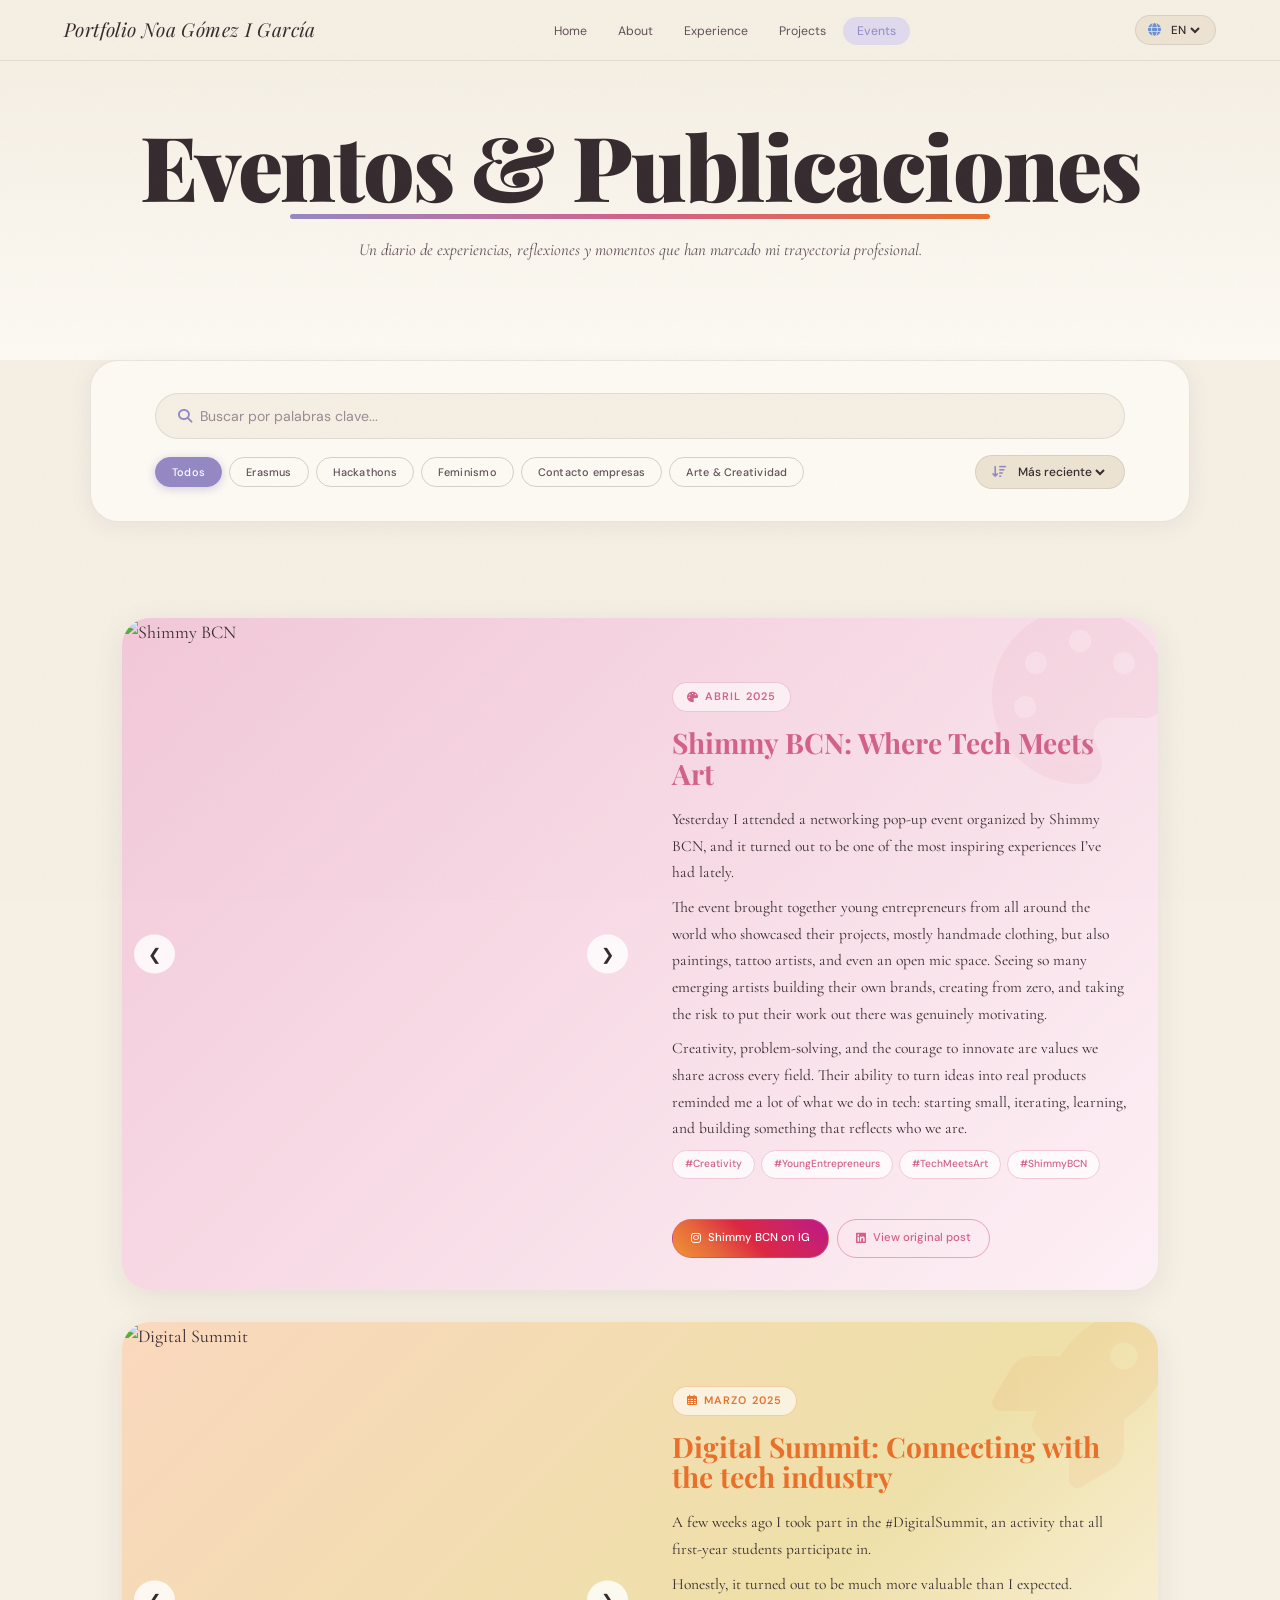
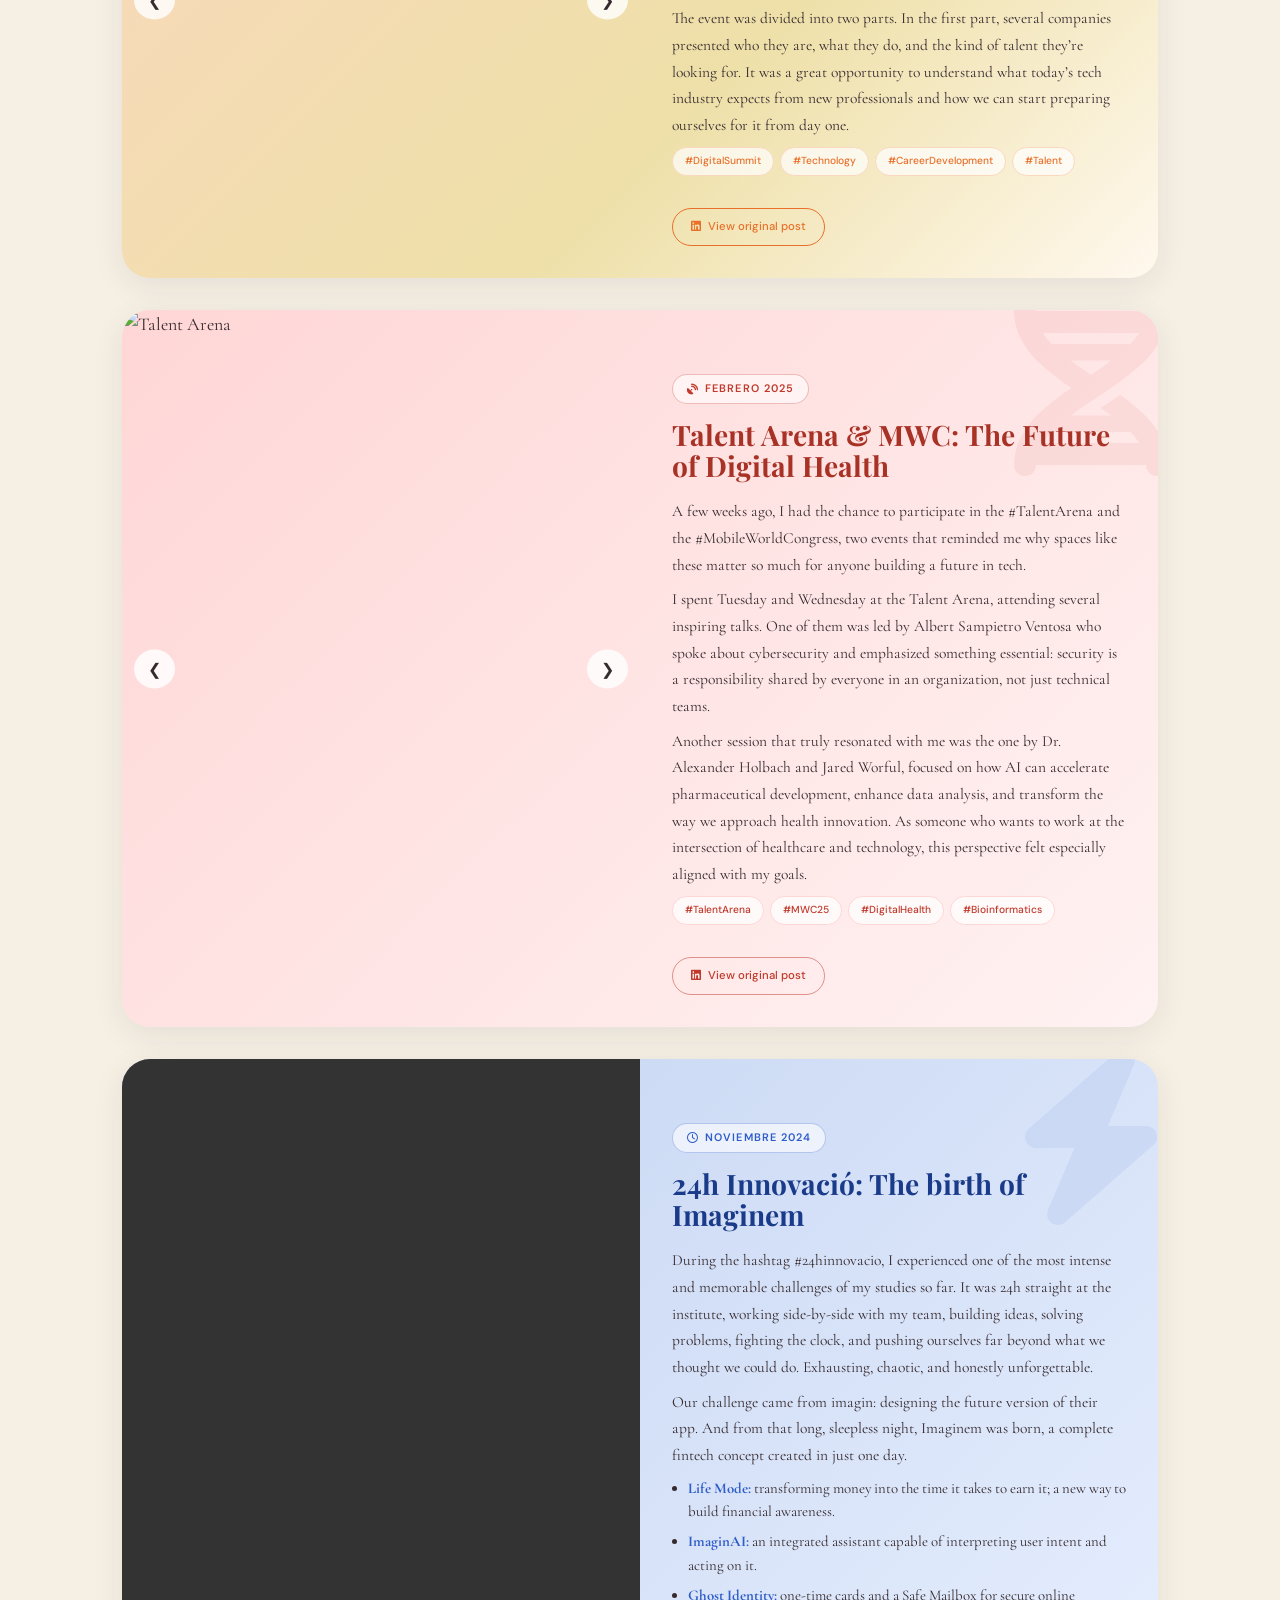
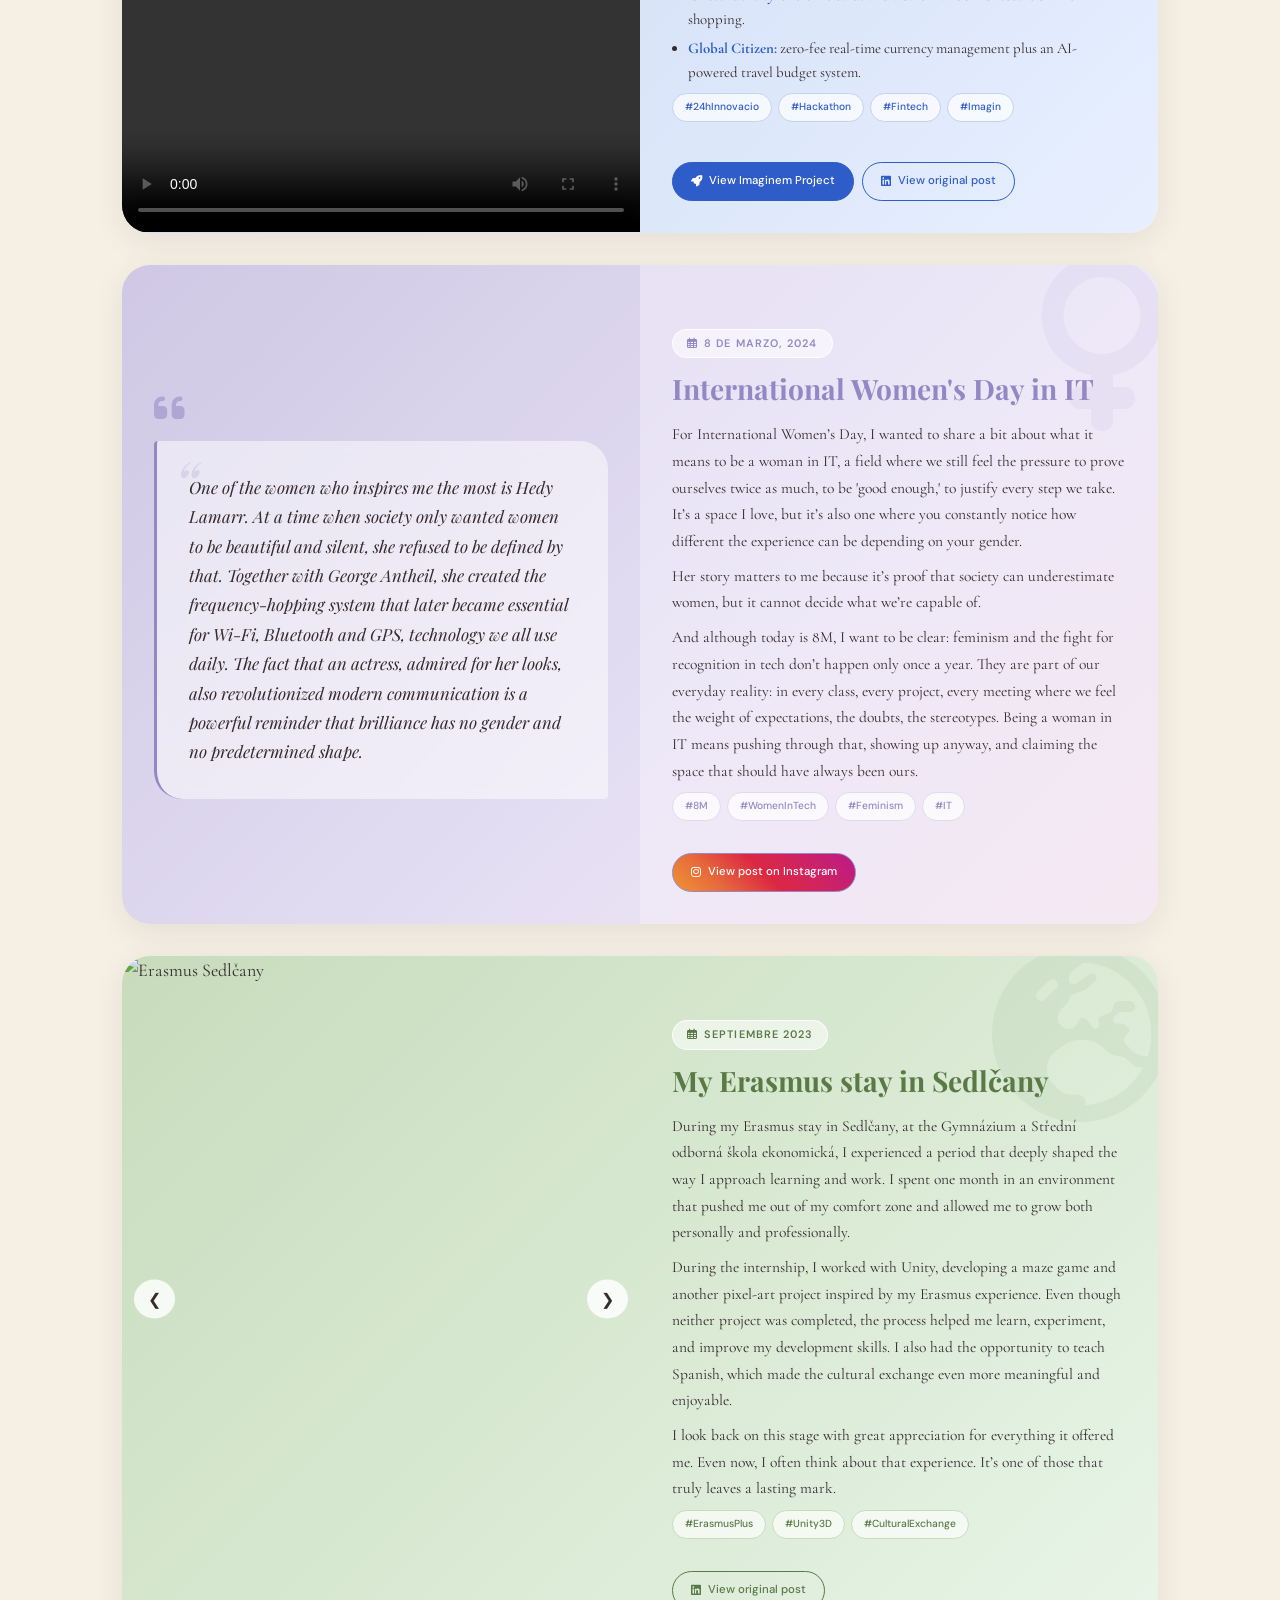
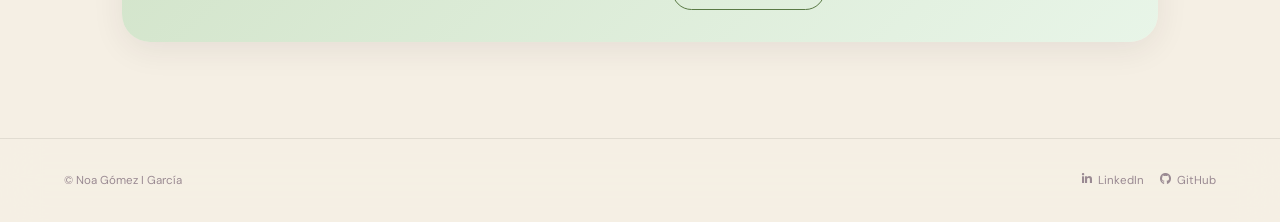
==== commit 0da2aea1: "Eventos" ====
--- a/eventos.html
+++ b/eventos.html
@@ -3,75 +3,273 @@
 <head>
     <meta charset="UTF-8">
     <meta name="viewport" content="width=device-width, initial-scale=1.0">
-    <title>Portfolio | Proyectos</title>
+    <title>Portfolio | Eventos</title>
     <link rel="stylesheet" href="./css/style.css">
     <link rel="stylesheet" href="https://cdnjs.cloudflare.com/ajax/libs/font-awesome/6.4.0/css/all.min.css">
 </head>
 <body>
-    <header class="main-header">
-        <nav class="navbar">
-            <div class="logo">Portfolio Noa Gómez I García</div>
-            <ul class="nav-links">
-                <li><a href="index.html" data-i18n="nav.home">Inicio</a></li>
-                <li><a href="sobre-mi.html" data-i18n="nav.about">Sobre mí</a></li>
-                <li><a href="experiencia.html" data-i18n="nav.exp">Experiencia</a></li>
-                <li><a href="proyectos.html" class="active" data-i18n="nav.projects">Proyectos</a></li>
-                <li><a href="eventos.html" data-i18n="nav.events">Eventos</a></li>
-            </ul>
-            <div class="language-picker">
-                <i class="fas fa-globe"></i>
-                <select id="lang-selector">
-                    <option value="ca">CA</option>
-                    <option value="es">ES</option>
-                    <option value="en">EN</option>
+<header class="main-header">
+    <nav class="navbar">
+        <div class="logo">Portfolio Noa Gómez I García</div>
+        <ul class="nav-links">
+            <li><a href="index.html" data-i18n="nav.home">Inicio</a></li>
+            <li><a href="sobre-mi.html" data-i18n="nav.about">Sobre mí</a></li>
+            <li><a href="experiencia.html" data-i18n="nav.exp">Experiencia</a></li>
+            <li><a href="proyectos.html" data-i18n="nav.projects">Proyectos</a></li>
+            <li><a href="eventos.html" class="active" data-i18n="nav.events">Eventos</a></li>
+        </ul>
+        <div class="language-picker">
+            <i class="fas fa-globe"></i>
+            <select id="lang-selector">
+                <option value="ca">CA</option>
+                <option value="es">ES</option>
+                <option value="en">EN</option>
+            </select>
+        </div>
+    </nav>
+</header>
+
+<main class="page-container">
+
+    <div class="events-title-band">
+        <h1 class="page-title" data-i18n="events.title">Eventos & Publicaciones</h1>
+        <p class="subtitle-text" data-i18n="events.subtitle">Un diario de experiencias, reflexiones y momentos que han marcado mi trayectoria profesional.</p>
+    </div>
+
+    <!-- BUSCADOR Y FILTROS — panel rediseñado -->
+    <div class="ev-search-panel">
+        <div class="ev-search-input-wrap">
+            <i class="fas fa-search"></i>
+            <input type="text" id="ev-search" placeholder="Buscar por palabras clave..." autocomplete="off">
+        </div>
+        <div class="ev-search-controls">
+            <div class="ev-filters">
+                <button class="ev-filter-btn active" data-filter="all">Todos</button>
+                <button class="ev-filter-btn" data-filter="erasmus">Erasmus</button>
+                <button class="ev-filter-btn" data-filter="hackathon">Hackathons</button>
+                <button class="ev-filter-btn" data-filter="feminismo">Feminismo</button>
+                <button class="ev-filter-btn" data-filter="empresas">Contacto empresas</button>
+                <button class="ev-filter-btn" data-filter="arte">Arte & Creatividad</button>
+            </div>
+            <div class="ev-sort">
+                <i class="fas fa-sort-amount-down"></i>
+                <select id="ev-sort-select">
+                    <option value="recent">Más reciente</option>
+                    <option value="oldest">Más antiguo</option>
                 </select>
             </div>
-        </nav>
-    </header>
-
-    <main class="page-container bg-light">
-        <h1 class="page-title text-center">Mis Proyectos</h1>
-        <p class="text-center subtitle-text">Aplicaciones, scripts y configuraciones de red en las que he trabajado durante mi formación y por mi cuenta.</p>
-        
-        <section class="projects-grid">
-            <article class="project-card">
-                <div class="project-img">
-                    <i class="fas fa-laptop-code fa-4x"></i>
-                </div>
-                <div class="project-content">
-                    <h3>App de Gestión Multiplataforma</h3>
-                    <p>Desarrollo de una aplicación completa conectando frontend con bases de datos relacionales.</p>
-                    <div class="tech-tags">
-                        <span>Programación</span>
-                        <span>Bases de Datos</span>
-                        <span>UI/UX</span>
-                    </div>
-                    <div class="project-links">
-                        <a href="#" class="btn btn-small"><i class="fab fa-github"></i> Ver Código</a>
-                    </div>
-                </div>
-            </article>
-
-            <article class="project-card">
-                <div class="project-img">
-                    <i class="fas fa-server fa-4x"></i>
-                </div>
-                <div class="project-content">
-                    <h3>Arquitectura de Red Segura</h3>
-                    <p>Diseño, configuración y puesta en marcha de una red local (LAN) en entorno Linux/Windows con políticas de seguridad.</p>
-                    <div class="tech-tags">
-                        <span>Linux</span>
-                        <span>Redes</span>
-                        <span>Ciberseguridad</span>
-                    </div>
-                    <div class="project-links">
-                        <a href="#" class="btn btn-small"><i class="fas fa-file-alt"></i> Documentación</a>
-                    </div>
-                </div>
-            </article>
-        </section>
-    </main>
-
-    <script src="./js/lang.js"></script>
+        </div>
+    </div>
+
+    <p id="ev-no-results" class="ev-no-results" style="display:none;">
+        <i class="fas fa-search"></i> No se han encontrado eventos con esa búsqueda.
+    </p>
+
+    <section class="events-list" id="events-list">
+
+        <!-- ERASMUS — media izquierda, texto derecha — verde bambú -->
+        <article class="ev-card ev-erasmus"
+                 data-date="2023-09-01"
+                 data-tags="erasmus,internacional,unity,cultural,republica checa"
+                 data-category="erasmus">
+            <div class="ev-symbol"><i class="fas fa-globe-europe"></i></div>
+            <div class="ev-media">
+                <div class="ev-carousel">
+                    <div class="carousel-track" id="track-erasmus" data-current-slide="0">
+                        <div class="carousel-slide"><img src="./assets/eventos/erasmus1.jpg" alt="Erasmus Sedlčany"></div>
+                        <div class="carousel-slide"><img src="./assets/eventos/erasmus2.jpg" alt="Unity Pixel Art"></div>
+                        <div class="carousel-slide"><video controls><source src="./assets/eventos/erasmus_video.mp4" type="video/mp4"></video></div>
+                    </div>
+                    <button class="carousel-btn prev" onclick="moveCarousel('track-erasmus', -1)">&#10094;</button>
+                    <button class="carousel-btn next" onclick="moveCarousel('track-erasmus', 1)">&#10095;</button>
+                </div>
+            </div>
+            <div class="ev-content">
+                <span class="ev-date-pill"><i class="far fa-calendar-alt"></i> Septiembre 2023</span>
+                <h3 data-i18n="erasmus.title">My Erasmus in Sedlčany</h3>
+                <p data-i18n="erasmus.p1">Durante mi estancia Erasmus...</p>
+                <p data-i18n="erasmus.p2">Durante las prácticas, trabajé con Unity...</p>
+                <p data-i18n="erasmus.p3">Miro hacia atrás a esta etapa...</p>
+                <div class="tech-tags">
+                    <span>#ErasmusPlus</span><span>#Unity3D</span><span>#CulturalExchange</span>
+                </div>
+                <a href="URL_DE_TU_POST_EN_LINKEDIN" target="_blank" class="ev-btn">
+                    <i class="fab fa-linkedin"></i> <span data-i18n="eventos.btn_linkedin">Ver post original</span>
+                </a>
+            </div>
+        </article>
+
+        <!-- HACKATHON 24h — media izquierda, texto derecha — AZUL -->
+        <article class="ev-card ev-hackathon"
+                 data-date="2024-11-01"
+                 data-tags="hackathon,fintech,imagin,innovacion,24h,app"
+                 data-category="hackathon">
+            <div class="ev-symbol"><i class="fas fa-bolt"></i></div>
+            <div class="ev-media">
+                <div class="ev-single-media">
+                    <video controls preload="metadata">
+                        <source src="./assets/eventos/24h_video.mp4" type="video/mp4">
+                    </video>
+                </div>
+            </div>
+            <div class="ev-content">
+                <span class="ev-date-pill"><i class="far fa-clock"></i> Noviembre 2024</span>
+                <h3 data-i18n="hackathon.title">24h Innovació: El nacimiento de Imaginem</h3>
+                <p data-i18n="hackathon.p1">Durante el hashtag #24hinnovacio, viví uno de los desafíos más intensos...</p>
+                <p data-i18n="hackathon.p2">Nuestro reto vino de imagin: diseñar la versión futura de su app...</p>
+                <ul class="ev-feature-list">
+                    <li><strong>Life Mode:</strong> <span data-i18n="hackathon.li1">transformando dinero en el tiempo que cuesta ganarlo.</span></li>
+                    <li><strong>ImaginAI:</strong> <span data-i18n="hackathon.li2">un asistente integrado capaz de interpretar la intención del usuario.</span></li>
+                    <li><strong>Ghost Identity:</strong> <span data-i18n="hackathon.li3">tarjetas de un solo uso y un buzón seguro.</span></li>
+                    <li><strong>Global Citizen:</strong> <span data-i18n="hackathon.li4">gestión de divisas sin comisiones.</span></li>
+                </ul>
+                <div class="tech-tags">
+                    <span>#24hInnovacio</span><span>#Hackathon</span><span>#Fintech</span><span>#Imagin</span>
+                </div>
+                <div class="ev-btn-group">
+                    <a href="proyectos.html" class="ev-btn ev-btn-accent"><i class="fas fa-rocket"></i> <span data-i18n="hackathon.btn_project">Ver Proyecto Imaginem</span></a>
+                    <a href="URL_DE_TU_POST_EN_LINKEDIN" target="_blank" class="ev-btn"><i class="fab fa-linkedin"></i> <span data-i18n="eventos.btn_linkedin">Ver post original</span></a>
+                </div>
+            </div>
+        </article>
+
+        <!-- 8M — media izquierda (cita visual), texto derecha — lila -->
+        <article class="ev-card ev-8m"
+                 data-date="2024-03-08"
+                 data-tags="8m,feminismo,womenintech,it,mujer,hedy lamarr"
+                 data-category="feminismo">
+            <div class="ev-symbol"><i class="fas fa-venus"></i></div>
+            <div class="ev-media ev-8m-quote-panel">
+                <div class="ev-quote-visual">
+                    <i class="fas fa-quote-left ev-8m-quote-icon"></i>
+                    <blockquote class="ev-quote" data-i18n="womensday.quote">
+                        "Una de las mujeres que más me inspira es Hedy Lamarr. En una época en la que la sociedad solo quería que las mujeres fueran hermosas y silenciosas, ella se negó a ser definida por eso..."
+                    </blockquote>
+                </div>
+            </div>
+            <div class="ev-content">
+                <span class="ev-date-pill"><i class="far fa-calendar-alt"></i> 8 de Marzo, 2024</span>
+                <h3 data-i18n="womensday.title">Día Internacional de la Mujer en IT</h3>
+                <p data-i18n="womensday.p1">Por el Día Internacional de la Mujer, quería compartir un poco sobre lo que significa ser mujer en IT...</p>
+                <p data-i18n="womensday.p2">Su historia es importante para mí porque es la prueba de que la sociedad puede subestimar a las mujeres, pero no puede decidir de lo que somos capaces.</p>
+                <p data-i18n="womensday.p3">Y aunque hoy sea 8M, quiero ser clara: el feminismo y la lucha por el reconocimiento en tech no ocurren solo una vez al año...</p>
+                <div class="tech-tags">
+                    <span>#8M</span><span>#WomenInTech</span><span>#Feminism</span><span>#IT</span>
+                </div>
+                <a href="URL_DE_TU_POST_EN_INSTAGRAM" target="_blank" class="ev-btn ev-btn-ig">
+                    <i class="fab fa-instagram"></i> <span data-i18n="womensday.btn_ig">Ver post en Instagram</span>
+                </a>
+            </div>
+        </article>
+
+        <!-- MWC / TALENT ARENA — media izquierda, texto derecha — ROJO -->
+        <article class="ev-card ev-mwc"
+                 data-date="2025-02-01"
+                 data-tags="mwc,talentatrena,bioinformatica,salud,ia,empresas,congreso"
+                 data-category="empresas">
+            <div class="ev-symbol"><i class="fas fa-dna"></i></div>
+            <div class="ev-media">
+                <div class="ev-carousel">
+                    <div class="carousel-track" id="track-mwc" data-current-slide="0">
+                        <div class="carousel-slide"><img src="./assets/eventos/mwc_foto1.jpg" alt="Talent Arena"></div>
+                        <div class="carousel-slide"><img src="./assets/eventos/mwc_foto2.jpg" alt="Conferencia Salud e IA"></div>
+                        <div class="carousel-slide"><video controls><source src="./assets/eventos/mwc_video.mp4" type="video/mp4"></video></div>
+                    </div>
+                    <button class="carousel-btn prev" onclick="moveCarousel('track-mwc', -1)">&#10094;</button>
+                    <button class="carousel-btn next" onclick="moveCarousel('track-mwc', 1)">&#10095;</button>
+                </div>
+            </div>
+            <div class="ev-content">
+                <span class="ev-date-pill"><i class="fas fa-satellite-dish"></i> Febrero 2025</span>
+                <h3 data-i18n="mwc.title">Talent Arena & MWC: El futuro del Digital Health</h3>
+                <p data-i18n="mwc.p1">Hace unas semanas, tuve la oportunidad de participar...</p>
+                <p data-i18n="mwc.p2">Pasé el martes y el miércoles en el Talent Arena...</p>
+                <p data-i18n="mwc.p3">Otra sesión que realmente resonó conmigo fue la del Dr. Alexander Holbach...</p>
+                <div class="tech-tags">
+                    <span>#TalentArena</span><span>#MWC25</span><span>#DigitalHealth</span><span>#Bioinformatics</span>
+                </div>
+                <a href="URL_DE_TU_POST_EN_LINKEDIN" target="_blank" class="ev-btn">
+                    <i class="fab fa-linkedin"></i> <span data-i18n="eventos.btn_linkedin">Ver post original</span>
+                </a>
+            </div>
+        </article>
+
+        <!-- SUMMIT — media izquierda, texto derecha — KOI/DORADO (estilo 24h original) -->
+        <article class="ev-card ev-summit"
+                 data-date="2025-03-01"
+                 data-tags="digitalsummit,networking,empresas,talent,carrera,entrevistas"
+                 data-category="empresas">
+            <div class="ev-symbol"><i class="fas fa-rocket"></i></div>
+            <div class="ev-media">
+                <div class="ev-carousel">
+                    <div class="carousel-track" id="track-summit" data-current-slide="0">
+                        <div class="carousel-slide"><img src="./assets/eventos/summit_foto.jpg" alt="Digital Summit"></div>
+                        <div class="carousel-slide"><video controls><source src="./assets/eventos/summit_video.mp4" type="video/mp4"></video></div>
+                    </div>
+                    <button class="carousel-btn prev" onclick="moveCarousel('track-summit', -1)">&#10094;</button>
+                    <button class="carousel-btn next" onclick="moveCarousel('track-summit', 1)">&#10095;</button>
+                </div>
+            </div>
+            <div class="ev-content">
+                <span class="ev-date-pill"><i class="far fa-calendar-alt"></i> Marzo 2025</span>
+                <h3 data-i18n="summit.title">Digital Summit: Conectando con el sector tech</h3>
+                <p data-i18n="summit.p1">Hace unas semanas participé en el #DigitalSummit, una actividad en la que participamos todos los estudiantes de primer año.</p>
+                <p data-i18n="summit.p2">Honestamente, resultó ser mucho más valioso de lo que esperaba.</p>
+                <p data-i18n="summit.p3">El evento se dividió en dos partes...</p>
+                <div class="tech-tags">
+                    <span>#DigitalSummit</span><span>#Technology</span><span>#CareerDevelopment</span><span>#Talent</span>
+                </div>
+                <a href="URL_DE_TU_POST_EN_LINKEDIN" target="_blank" class="ev-btn">
+                    <i class="fab fa-linkedin"></i> <span data-i18n="eventos.btn_linkedin">Ver post original</span>
+                </a>
+            </div>
+        </article>
+
+        <!-- SHIMMY — media izquierda, texto derecha — ROSA/SAKURA -->
+        <article class="ev-card ev-art"
+                 data-date="2025-04-01"
+                 data-tags="shimmy,arte,creatividad,emprendimiento,networking,barcelona"
+                 data-category="arte">
+            <div class="ev-symbol"><i class="fas fa-palette"></i></div>
+            <div class="ev-media">
+                <div class="ev-carousel">
+                    <div class="carousel-track" id="track-shimmy" data-current-slide="0">
+                        <div class="carousel-slide"><img src="./assets/eventos/shimmy_foto1.jpg" alt="Shimmy BCN"></div>
+                        <div class="carousel-slide"><img src="./assets/eventos/shimmy_foto2.jpg" alt="Arte y emprendimiento"></div>
+                        <div class="carousel-slide"><img src="./assets/eventos/shimmy_foto3.jpg" alt="Ropa hecha a mano"></div>
+                    </div>
+                    <button class="carousel-btn prev" onclick="moveCarousel('track-shimmy', -1)">&#10094;</button>
+                    <button class="carousel-btn next" onclick="moveCarousel('track-shimmy', 1)">&#10095;</button>
+                </div>
+            </div>
+            <div class="ev-content">
+                <span class="ev-date-pill"><i class="fas fa-palette"></i> Abril 2025</span>
+                <h3 data-i18n="shimmy.title">Shimmy BCN: Donde el arte inspira a la tecnología</h3>
+                <p data-i18n="shimmy.p1">Ayer asistí a un evento pop-up de networking organizado por Shimmy BCN...</p>
+                <p data-i18n="shimmy.p2">El evento reunió a jóvenes emprendedores de todo el mundo...</p>
+                <p data-i18n="shimmy.p3">La creatividad, la resolución de problemas y el coraje para innovar...</p>
+                <div class="tech-tags">
+                    <span>#Creativity</span><span>#YoungEntrepreneurs</span><span>#TechMeetsArt</span><span>#ShimmyBCN</span>
+                </div>
+                <div class="ev-btn-group">
+                    <a href="URL_DEL_INSTAGRAM_DE_SHIMMY" target="_blank" class="ev-btn ev-btn-ig"><i class="fab fa-instagram"></i> <span data-i18n="shimmy.btn_ig">Ver Shimmy BCN</span></a>
+                    <a href="URL_DE_TU_POST_EN_LINKEDIN" target="_blank" class="ev-btn"><i class="fab fa-linkedin"></i> <span data-i18n="eventos.btn_linkedin">Ver post original</span></a>
+                </div>
+            </div>
+        </article>
+
+    </section>
+</main>
+
+<footer class="main-footer">
+    <p class="footer-copy">© Noa Gómez I García</p>
+    <div class="footer-links">
+        <a href="https://www.linkedin.com/in/noa-gómez-i-garcía-9561072b7" target="_blank"><i class="fab fa-linkedin-in"></i> LinkedIn</a>
+        <a href="https://github.com/noagomigar" target="_blank"><i class="fab fa-github"></i> GitHub</a>
+    </div>
+</footer>
+
+<script src="./js/lang.js"></script>
+<script src="./js/eventos.js"></script>
 </body>
 </html>
--- a/css/style.css
+++ b/css/style.css
@@ -233,7 +233,7 @@
    ============================================================ */
 .home-container {
   min-height: calc(100vh - 60px);
-  background: var(--warm-white);
+  background: linear-gradient(to bottom, var(--cream) 0%, var(--warm-white) 100%);
   display: flex;
   align-items: center;
   justify-content: center;
@@ -493,7 +493,12 @@
   padding: 0;        /* sin padding: el contenido se expande solo */
 }
 
-.bg-light { background: var(--warm-white); }
+.bg-light {
+  background: linear-gradient(to bottom, var(--cream) 0%, var(--warm-white) 100%);
+  min-height: calc(100vh - 60px);
+  display: flex;
+  flex-direction: column;
+}
 
 /* Título de página — band de color a todo ancho */
 .page-title-band {
@@ -754,7 +759,10 @@
 }
 .exp-card:last-child { border-bottom: 1px solid var(--border-soft); }
 
-.exp-card:hover { background: var(--linen); }
+.exp-card:nth-child(1):hover { background: linear-gradient(135deg, #ccdaf7 0%, #dcd8f2 60%, #ece6ff 100%); }
+.exp-card:nth-child(2):hover { background: linear-gradient(135deg, #fcd4b8 0%, #fad0dc 60%, #ffe0b8 100%); }
+.exp-card:nth-child(3):hover { background: linear-gradient(135deg, #c0e4ca 0%, #b8dcd0 60%, #c4e8d4 100%); }
+.exp-card:nth-child(4):hover { background: linear-gradient(135deg, #dccaf4 0%, #ead0e8 60%, #f2d8ec 100%); }
 
 /* Gradientes de fondo por tarjeta */
 .exp-card:nth-child(1) { background: linear-gradient(135deg, #dce8fa 0%, #e8e4f6 60%, #f5efff 100%); }
@@ -819,6 +827,20 @@
   position: relative; z-index: 1;
 }
 .exp-titles h3.location i { color: var(--sakura); }
+
+.exp-titles {
+  width: 100%;
+  text-align: center;
+}
+.exp-titles::after {
+  content: '';
+  display: block;
+  height: 2px;
+  width: 80%;
+  margin: var(--sp-m) auto 0;
+  border-radius: var(--r-pill);
+  background: linear-gradient(90deg, transparent, var(--cobalt-soft), var(--lavender), transparent);
+}
 
 .badge {
   font-family: var(--font-ui); font-size: 0.61rem; font-weight: 500;
@@ -845,7 +867,16 @@
   line-height: 1.75; color: var(--text-mid); margin-bottom: var(--sp-m);
 }
 
-.custom-bullets { list-style: none; display: flex; flex-direction: column; gap: var(--sp-s); }
+.custom-bullets {
+  list-style: none;
+  display: flex;
+  flex-direction: column;
+  gap: var(--sp-s);
+  background: linear-gradient(135deg, var(--cobalt-pale) 0%, var(--lavender-pale) 100%);
+  border-radius: var(--r-asym-a);
+  padding: var(--sp-m) var(--sp-l);
+  margin-top: var(--sp-m);
+}
 .custom-bullets li {
   display: flex; align-items: flex-start; gap: var(--sp-s);
   font-family: var(--font-body); font-size: 0.97rem;
@@ -864,7 +895,7 @@
 .highlight-text strong { color: var(--sakura); font-weight: 600; }
 .highlight-text em { font-style: italic; color: var(--text-mid); }
 
-.grid-2-cols { display: grid; grid-template-columns: 1fr 1fr; gap: var(--sp-l); }
+.grid-2-cols { display: block; }
 .grid-3-cols { display: grid; grid-template-columns: repeat(3, 1fr); gap: var(--sp-m); }
 .mt-3 { margin-top: var(--sp-l); }
 
@@ -948,12 +979,16 @@
   display: flex; align-items: center; justify-content: center;
   position: relative; overflow: hidden;
 }
-.project-card:first-child .project-img {
+.project-card:nth-child(1) .project-img {
   background: linear-gradient(145deg, var(--cobalt-pale) 0%, var(--lavender-pale) 100%);
 }
-.project-card:last-child .project-img {
+.project-card:nth-child(2) .project-img {
   background: linear-gradient(145deg, var(--bamboo-pale) 0%, var(--cobalt-pale) 100%);
 }
+.project-card:nth-child(3) .project-img {
+  background: linear-gradient(145deg, var(--lavender-pale) 0%, var(--sakura-pale) 100%);
+}
+
 .project-img::before {
   content: '';
   position: absolute;
@@ -991,6 +1026,423 @@
 .btn-small { font-size: 0.71rem; padding: 8px 16px; }
 
 /* ============================================================
+   EVENTOS — layout horizontal, dinámico, una card por fila
+   ============================================================ */
+
+.events-title-band {
+  background: linear-gradient(to bottom, var(--cream) 0%, var(--warm-white) 100%);
+  padding: var(--sp-xl) var(--sp-2xl) var(--sp-l);
+  text-align: center;
+}
+.events-title-band .page-title::after {
+  background: linear-gradient(90deg, var(--lavender), var(--sakura), var(--koi));
+  margin: var(--sp-s) auto 0;
+}
+
+.events-list {
+  display: flex;
+  flex-direction: column;
+  gap: var(--sp-l);
+  max-width: 1100px;
+  margin: 0 auto;
+  padding: var(--sp-l) var(--sp-l) var(--sp-2xl);
+}
+
+/* Base de todas las cards */
+.ev-card {
+  display: grid;
+  grid-template-columns: 1fr 1fr;
+  border-radius: var(--r-rounder);
+  overflow: hidden;
+  position: relative;
+  min-height: 380px;
+  box-shadow: 0 8px 32px rgba(53,42,46,0.08);
+  transition: box-shadow 0.25s ease;
+}
+.ev-card:hover { box-shadow: 0 16px 48px rgba(53,42,46,0.13); }
+
+/* Layout invertido */
+.ev-reverse { direction: rtl; }
+.ev-reverse > * { direction: ltr; }
+
+/* Card full-width (8M) */
+.ev-full {
+  grid-template-columns: 1fr;
+  display: flex;
+  flex-direction: column;
+}
+
+/* Símbolo decorativo de fondo */
+.ev-symbol {
+  position: absolute;
+  top: -10px;
+  right: -10px;
+  font-size: 11rem;
+  opacity: 0.07;
+  pointer-events: none;
+  z-index: 0;
+  line-height: 1;
+}
+/* ev-symbol always top-right (ev-reverse removed from all cards) */
+
+/* Zona de media */
+.ev-media {
+  position: relative;
+  overflow: hidden;
+  min-height: 300px;
+}
+
+/* Carrusel */
+.ev-carousel {
+  position: relative;
+  height: 100%;
+  overflow: hidden;
+}
+.ev-carousel .carousel-track {
+  display: flex;
+  height: 100%;
+  transition: transform 0.4s ease-in-out;
+}
+.ev-carousel .carousel-slide {
+  min-width: 100%;
+  height: 100%;
+  display: flex;
+  align-items: center;
+  justify-content: center;
+}
+.ev-carousel .carousel-slide img,
+.ev-carousel .carousel-slide video {
+  width: 100%; height: 100%;
+  object-fit: cover; display: block;
+}
+.ev-carousel .carousel-btn {
+  position: absolute; top: 50%;
+  transform: translateY(-50%);
+  background: rgba(255,255,255,0.82);
+  border: none; font-size: 1rem;
+  padding: 10px 14px; cursor: pointer;
+  border-radius: 50%; z-index: 2;
+  transition: background 0.2s, transform 0.2s;
+  color: var(--text-main);
+}
+.ev-carousel .carousel-btn:hover { background: white; transform: translateY(-50%) scale(1.1); }
+.ev-carousel .carousel-btn.prev { left: 12px; }
+.ev-carousel .carousel-btn.next { right: 12px; }
+
+/* Video único */
+.ev-single-media {
+  height: 100%;
+  overflow: hidden;
+}
+.ev-single-media video {
+  width: 100%; height: 100%;
+  object-fit: cover; display: block;
+}
+
+/* Zona de contenido */
+.ev-content {
+  padding: var(--sp-xl) var(--sp-l) var(--sp-l);
+  display: flex; flex-direction: column;
+  gap: var(--sp-s);
+  position: relative; z-index: 1;
+}
+
+/* Fecha visible como pastilla */
+.ev-date-pill {
+  display: inline-flex; align-items: center; gap: 6px;
+  font-family: var(--font-ui); font-size: 0.68rem; font-weight: 600;
+  letter-spacing: 0.1em; text-transform: uppercase;
+  padding: 5px 14px;
+  border-radius: var(--r-pill);
+  background: rgba(255,255,255,0.55);
+  border: 1px solid rgba(255,255,255,0.8);
+  backdrop-filter: blur(4px);
+  width: fit-content;
+  margin-bottom: var(--sp-s);
+}
+
+/* Buscador y filtros — panel moderno */
+.ev-search-panel {
+  max-width: 1100px;
+  margin: 0 auto var(--sp-xl);
+  padding: var(--sp-l) var(--sp-xl);
+  background: var(--warm-white);
+  border: 1px solid var(--border-soft);
+  border-radius: var(--r-rounder);
+  display: flex;
+  flex-direction: column;
+  gap: var(--sp-m);
+  box-shadow: 0 4px 24px rgba(53,42,46,0.06);
+}
+
+.ev-search-input-wrap {
+  display: flex; align-items: center; gap: var(--sp-s);
+  background: var(--cream);
+  border: 1.5px solid var(--border-soft);
+  border-radius: var(--r-pill);
+  padding: 13px 22px;
+  width: 100%;
+  transition: border-color 0.22s, box-shadow 0.22s;
+}
+.ev-search-input-wrap:focus-within {
+  border-color: var(--lavender);
+  box-shadow: 0 0 0 3px var(--lavender-pale);
+}
+.ev-search-input-wrap i { color: var(--lavender); font-size: 0.88rem; flex-shrink: 0; }
+.ev-search-input-wrap input {
+  border: none; outline: none; background: transparent;
+  font-family: var(--font-ui); font-size: 0.88rem;
+  color: var(--text-main); width: 100%;
+}
+.ev-search-input-wrap input::placeholder { color: var(--text-soft); }
+
+/* Fila inferior: filtros + ordenar */
+.ev-search-controls {
+  display: flex;
+  align-items: center;
+  justify-content: space-between;
+  flex-wrap: wrap;
+  gap: var(--sp-s);
+}
+
+.ev-filters {
+  display: flex; flex-wrap: wrap; gap: 7px;
+  flex: 1;
+}
+.ev-filter-btn {
+  font-family: var(--font-ui); font-size: 0.68rem; font-weight: 500;
+  padding: 7px 16px; border-radius: var(--r-pill);
+  border: 1.5px solid var(--border-mid);
+  background: transparent; color: var(--text-mid);
+  cursor: pointer; transition: all 0.2s ease;
+  letter-spacing: 0.02em;
+}
+.ev-filter-btn:hover {
+  border-color: var(--lavender); color: var(--lavender);
+  background: var(--lavender-pale);
+}
+.ev-filter-btn.active {
+  background: var(--lavender); border-color: var(--lavender);
+  color: white;
+  box-shadow: 0 2px 10px rgba(148,136,196,0.4);
+}
+
+.ev-sort {
+  display: flex; align-items: center; gap: 8px;
+  background: var(--parchment);
+  border: 1.5px solid var(--border-soft);
+  border-radius: var(--r-pill);
+  padding: 7px 16px;
+  flex-shrink: 0;
+  transition: border-color 0.2s;
+}
+.ev-sort:focus-within { border-color: var(--lavender); }
+.ev-sort i { color: var(--lavender); font-size: 0.8rem; }
+.ev-sort select {
+  font-family: var(--font-ui); font-size: 0.75rem;
+  background: transparent; border: none;
+  color: var(--text-main); cursor: pointer; outline: none;
+  font-weight: 500;
+}
+
+.ev-no-results {
+  text-align: center; padding: var(--sp-xl);
+  font-family: var(--font-body); font-style: italic;
+  color: var(--text-soft); font-size: 1.05rem;
+  max-width: 1100px; margin: 0 auto;
+}
+.ev-no-results i { margin-right: 8px; }
+
+.ev-content h3 {
+  font-family: var(--font-display);
+  font-size: clamp(1.4rem, 2.2vw, 1.9rem);
+  font-weight: 700; line-height: 1.1;
+  margin-bottom: var(--sp-s);
+}
+
+.ev-content p {
+  font-family: var(--font-body);
+  font-size: 0.97rem; line-height: 1.72;
+}
+
+.ev-feature-list {
+  padding-left: var(--sp-m);
+  display: flex; flex-direction: column; gap: 6px;
+}
+.ev-feature-list li {
+  font-family: var(--font-body); font-size: 0.93rem; line-height: 1.6;
+}
+
+/* Botones de evento */
+.ev-btn {
+  display: inline-flex; align-items: center; gap: 7px;
+  font-family: var(--font-ui); font-size: 0.71rem; font-weight: 500;
+  padding: 9px 18px; border-radius: var(--r-pill);
+  text-decoration: none; cursor: pointer;
+  border: 1.5px solid currentColor;
+  background: transparent;
+  transition: all 0.22s ease;
+  width: fit-content;
+  margin-top: var(--sp-s);
+}
+.ev-btn:hover { transform: translateY(-2px); }
+
+.ev-btn-accent {
+  background: currentColor;
+  color: white !important;
+  border-color: transparent;
+}
+.ev-btn-accent span, .ev-btn-accent i { color: white; }
+.ev-btn-accent:hover { opacity: 0.88; }
+
+.ev-btn-ig {
+  background: linear-gradient(45deg, #f09433, #e6683c, #dc2743, #cc2366, #bc1888);
+  color: white !important; border-color: transparent;
+}
+.ev-btn-ig i, .ev-btn-ig span { color: white; }
+.ev-btn-ig:hover { opacity: 0.9; box-shadow: 0 5px 15px rgba(220,39,67,0.35); }
+
+.ev-btn-group { display: flex; gap: var(--sp-s); flex-wrap: wrap; margin-top: var(--sp-s); }
+
+/* Layout full-width (8M) */
+.ev-full-top {
+  padding: var(--sp-l) var(--sp-2xl) var(--sp-m);
+  position: relative; z-index: 1;
+}
+.ev-full-top h3 {
+  font-family: var(--font-display);
+  font-size: clamp(1.8rem, 3.5vw, 2.8rem);
+  font-weight: 700; line-height: 1.1;
+}
+.ev-full-body {
+  display: grid; grid-template-columns: 1.2fr 1fr;
+  gap: var(--sp-l);
+  padding: 0 var(--sp-2xl) var(--sp-xl);
+  position: relative; z-index: 1;
+}
+.ev-full-text { display: flex; flex-direction: column; gap: var(--sp-s); }
+.ev-full-text p { font-family: var(--font-body); font-size: 0.97rem; line-height: 1.72; }
+
+.ev-quote {
+  font-family: var(--font-display); font-style: italic;
+  font-size: 1.05rem; line-height: 1.75;
+  padding: var(--sp-l);
+  border-radius: var(--r-asym-a);
+  position: relative;
+  align-self: start;
+}
+.ev-quote::before {
+  content: '\201C';
+  font-size: 4rem; line-height: 0.8;
+  position: absolute; top: var(--sp-m); left: var(--sp-m);
+  opacity: 0.25; font-family: var(--font-display);
+}
+
+/* ---- Colores por tema ---- */
+
+/* Erasmus — verde bambú */
+.ev-erasmus { background: linear-gradient(135deg, var(--bamboo-pale) 0%, #e8f5e8 100%); }
+.ev-erasmus .ev-symbol { color: var(--bamboo); }
+.ev-erasmus .ev-date-pill { color: var(--bamboo); }
+.ev-erasmus h3 { color: var(--bamboo); }
+.ev-erasmus p, .ev-erasmus .ev-feature-list li { color: var(--text-main); }
+.ev-erasmus .tech-tags span { background: rgba(255,255,255,0.65); color: var(--bamboo); border-color: var(--bamboo-pale); }
+.ev-erasmus .ev-btn { color: var(--bamboo); }
+.ev-erasmus .ev-btn:hover { background: var(--bamboo); color: white; }
+
+/* Hackathon 24h — azul cobalto */
+.ev-hackathon { background: linear-gradient(135deg, var(--cobalt-pale) 0%, #e8f0ff 100%); }
+.ev-hackathon .ev-symbol { color: var(--cobalt-mid); }
+.ev-hackathon .ev-date-pill { color: var(--cobalt-mid); border-color: rgba(46,92,200,0.3); background: rgba(255,255,255,0.6); }
+.ev-hackathon h3 { color: var(--cobalt); }
+.ev-hackathon p, .ev-hackathon .ev-feature-list li { color: var(--text-main); }
+.ev-hackathon .ev-feature-list strong { color: var(--cobalt-mid); }
+.ev-hackathon .tech-tags span { background: rgba(255,255,255,0.7); color: var(--cobalt-mid); border-color: var(--cobalt-pale); }
+.ev-hackathon .ev-btn { color: var(--cobalt-mid); }
+.ev-hackathon .ev-btn:hover { background: var(--cobalt-mid); color: white; }
+.ev-hackathon .ev-btn-accent { background: var(--cobalt-mid); color: white !important; border-color: var(--cobalt-mid); }
+
+/* 8M — lila lavanda, convertida a layout estándar */
+.ev-8m { background: linear-gradient(135deg, var(--lavender-pale) 0%, #ede8f8 60%, #f5e8f2 100%); }
+.ev-8m .ev-symbol { color: var(--lavender); font-size: 11rem; top: -10px; right: -10px; opacity: 0.08; }
+.ev-8m .ev-date-pill { color: var(--lavender); }
+.ev-8m h3 { color: var(--lavender); }
+.ev-8m p { color: var(--text-main); }
+.ev-8m .tech-tags span { background: rgba(255,255,255,0.75); color: var(--lavender); border-color: var(--lavender-pale); }
+.ev-8m .ev-btn { color: var(--lavender); border-color: var(--lavender); }
+.ev-8m .ev-btn:hover { background: var(--lavender); color: white; }
+
+/* Panel izquierdo de la 8M (cita visual en lugar de media) */
+.ev-8m-quote-panel {
+  display: flex;
+  align-items: center;
+  justify-content: center;
+  padding: var(--sp-xl) var(--sp-l);
+  background: linear-gradient(135deg, rgba(148,136,196,0.22) 0%, rgba(148,136,196,0.08) 100%);
+  position: relative;
+  overflow: hidden;
+}
+.ev-quote-visual {
+  position: relative;
+  z-index: 1;
+  display: flex;
+  flex-direction: column;
+  gap: var(--sp-m);
+}
+.ev-8m-quote-icon {
+  font-size: 2.2rem;
+  color: var(--lavender);
+  opacity: 0.55;
+}
+.ev-8m .ev-quote {
+  font-family: var(--font-display); font-style: italic;
+  font-size: 1.05rem; line-height: 1.75;
+  padding: var(--sp-l);
+  border-radius: var(--r-asym-a);
+  background: rgba(255,255,255,0.5);
+  border-left: 3px solid var(--lavender);
+  color: var(--text-main);
+  backdrop-filter: blur(4px);
+}
+.ev-8m .ev-quote::before {
+  content: '\201C';
+  font-size: 4rem; line-height: 0.8;
+  position: absolute; top: var(--sp-m); left: var(--sp-m);
+  opacity: 0.2; font-family: var(--font-display);
+  color: var(--lavender);
+}
+
+/* MWC / Talent Arena — rojo */
+.ev-mwc { background: linear-gradient(135deg, #ffd6d6 0%, #fff2f2 100%); }
+.ev-mwc .ev-symbol { color: #c0392b; }
+.ev-mwc .ev-date-pill { color: #c0392b; border-color: rgba(192,57,43,0.3); background: rgba(255,255,255,0.6); }
+.ev-mwc h3 { color: #a93226; }
+.ev-mwc p { color: var(--text-main); }
+.ev-mwc .tech-tags span { background: rgba(255,255,255,0.75); color: #c0392b; border-color: #ffd6d6; }
+.ev-mwc .ev-btn { color: #c0392b; border-color: rgba(192,57,43,0.5); }
+.ev-mwc .ev-btn:hover { background: #c0392b; color: white; }
+
+/* Summit — koi pálido / dorado cálido (estilo del 24h original) */
+.ev-summit { background: linear-gradient(135deg, var(--koi-pale) 0%, var(--gold-pale) 60%, #fff8ee 100%); }
+.ev-summit .ev-symbol { color: var(--koi); }
+.ev-summit .ev-date-pill { color: var(--koi); border-color: rgba(232,112,42,0.3); background: rgba(255,255,255,0.6); }
+.ev-summit h3 { color: var(--koi); }
+.ev-summit p { color: var(--text-main); }
+.ev-summit .tech-tags span { background: rgba(255,255,255,0.7); color: var(--koi); border-color: var(--koi-pale); }
+.ev-summit .ev-btn { color: var(--koi); }
+.ev-summit .ev-btn:hover { background: var(--koi); color: white; }
+
+/* Arte / Shimmy BCN — rosa sakura */
+.ev-art { background: linear-gradient(135deg, var(--sakura-pale) 0%, #fdf0f5 100%); }
+.ev-art .ev-symbol { color: var(--sakura); }
+.ev-art .ev-date-pill { color: var(--sakura); border-color: rgba(212,96,138,0.3); background: rgba(255,255,255,0.6); }
+.ev-art h3 { color: var(--sakura); }
+.ev-art p { color: var(--text-main); }
+.ev-art .tech-tags span { background: rgba(255,255,255,0.75); color: var(--sakura); border-color: var(--sakura-pale); }
+.ev-art .ev-btn { color: var(--sakura); border-color: rgba(212,96,138,0.5); }
+.ev-art .ev-btn:hover { background: var(--sakura); color: white; }
+
+/* ============================================================
    UTILIDADES
    ============================================================ */
 .mt-2 { margin-top: var(--sp-m); }
@@ -999,6 +1451,37 @@
   outline: 2px solid var(--sakura);
   outline-offset: 3px; border-radius: 4px;
 }
+
+.main-footer {
+  display: flex;
+  align-items: center;
+  justify-content: space-between;
+  padding: var(--sp-l) var(--sp-xl);
+  border-top: 1px solid var(--border-soft);
+  background: rgba(245,239,228,0.88);
+  backdrop-filter: blur(20px);
+  font-family: var(--font-ui);
+  font-size: 0.72rem;
+  color: var(--text-soft);
+}
+
+.footer-links {
+  display: flex;
+  gap: var(--sp-m);
+}
+
+.footer-links a {
+  font-family: var(--font-ui);
+  font-size: 0.72rem;
+  color: var(--text-soft);
+  text-decoration: none;
+  display: flex;
+  align-items: center;
+  gap: 6px;
+  transition: color 0.22s ease;
+}
+
+.footer-links a:hover { color: var(--sakura); }
 
 /* ============================================================
    RESPONSIVE
@@ -1016,6 +1499,11 @@
   .exp-header { flex-direction: column; }
   .exp-header, .exp-body { padding-left: var(--sp-l); padding-right: var(--sp-l); }
   .exp-title-band, .proj-title-band { padding: var(--sp-l); }
+  .ev-card { grid-template-columns: 1fr; }
+  .ev-8m-quote-panel { min-height: 220px; }
+  .ev-search-panel { padding: var(--sp-m) var(--sp-l); margin: 0 var(--sp-l) var(--sp-l); }
+  .ev-search-controls { flex-direction: column; align-items: flex-start; }
+  .ev-sort { align-self: flex-start; }
 }
 
 @media (max-width: 600px) {
@@ -1026,6 +1514,4 @@
   .page-title { font-size: 2.8rem; }
   .home-container { padding: var(--sp-l) var(--sp-m); }
   .navbar { padding: var(--sp-s) var(--sp-m); }
-}
-styles (1).css
-Es mostra styles (1).css.+}
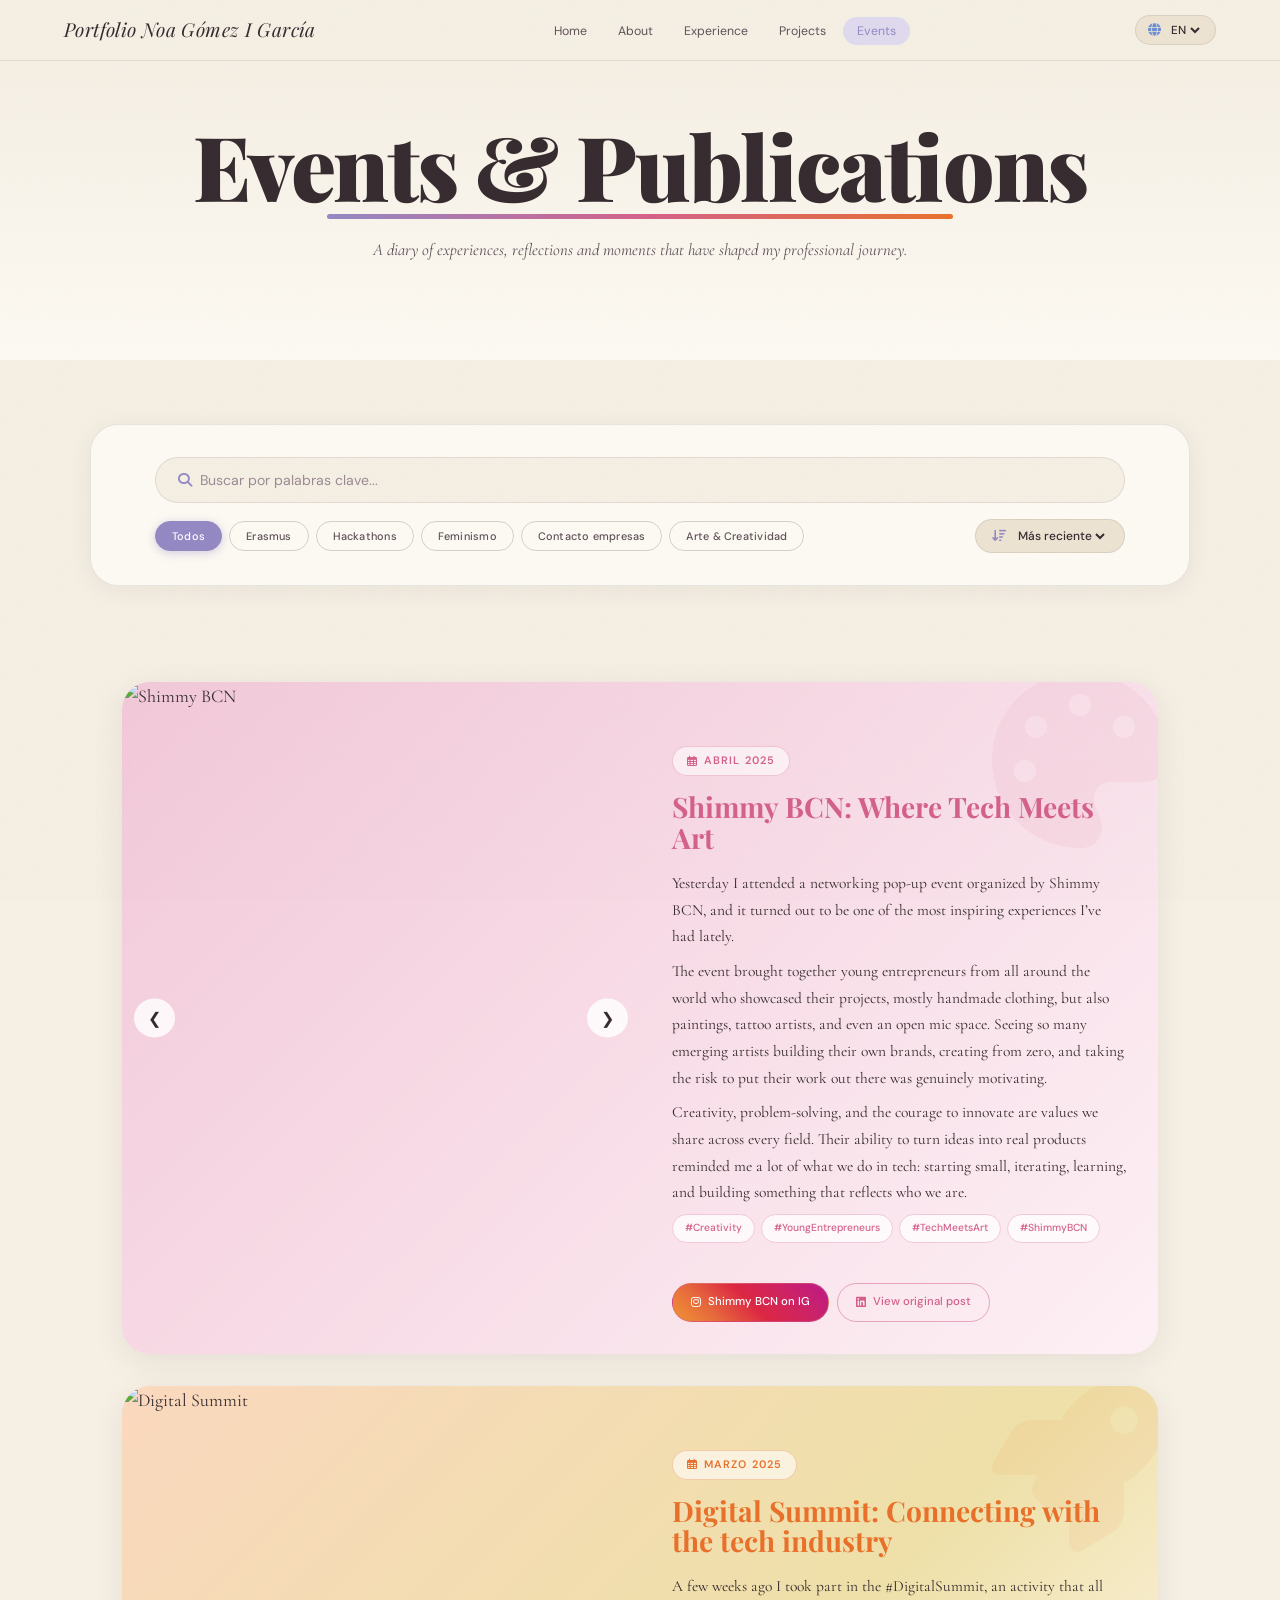
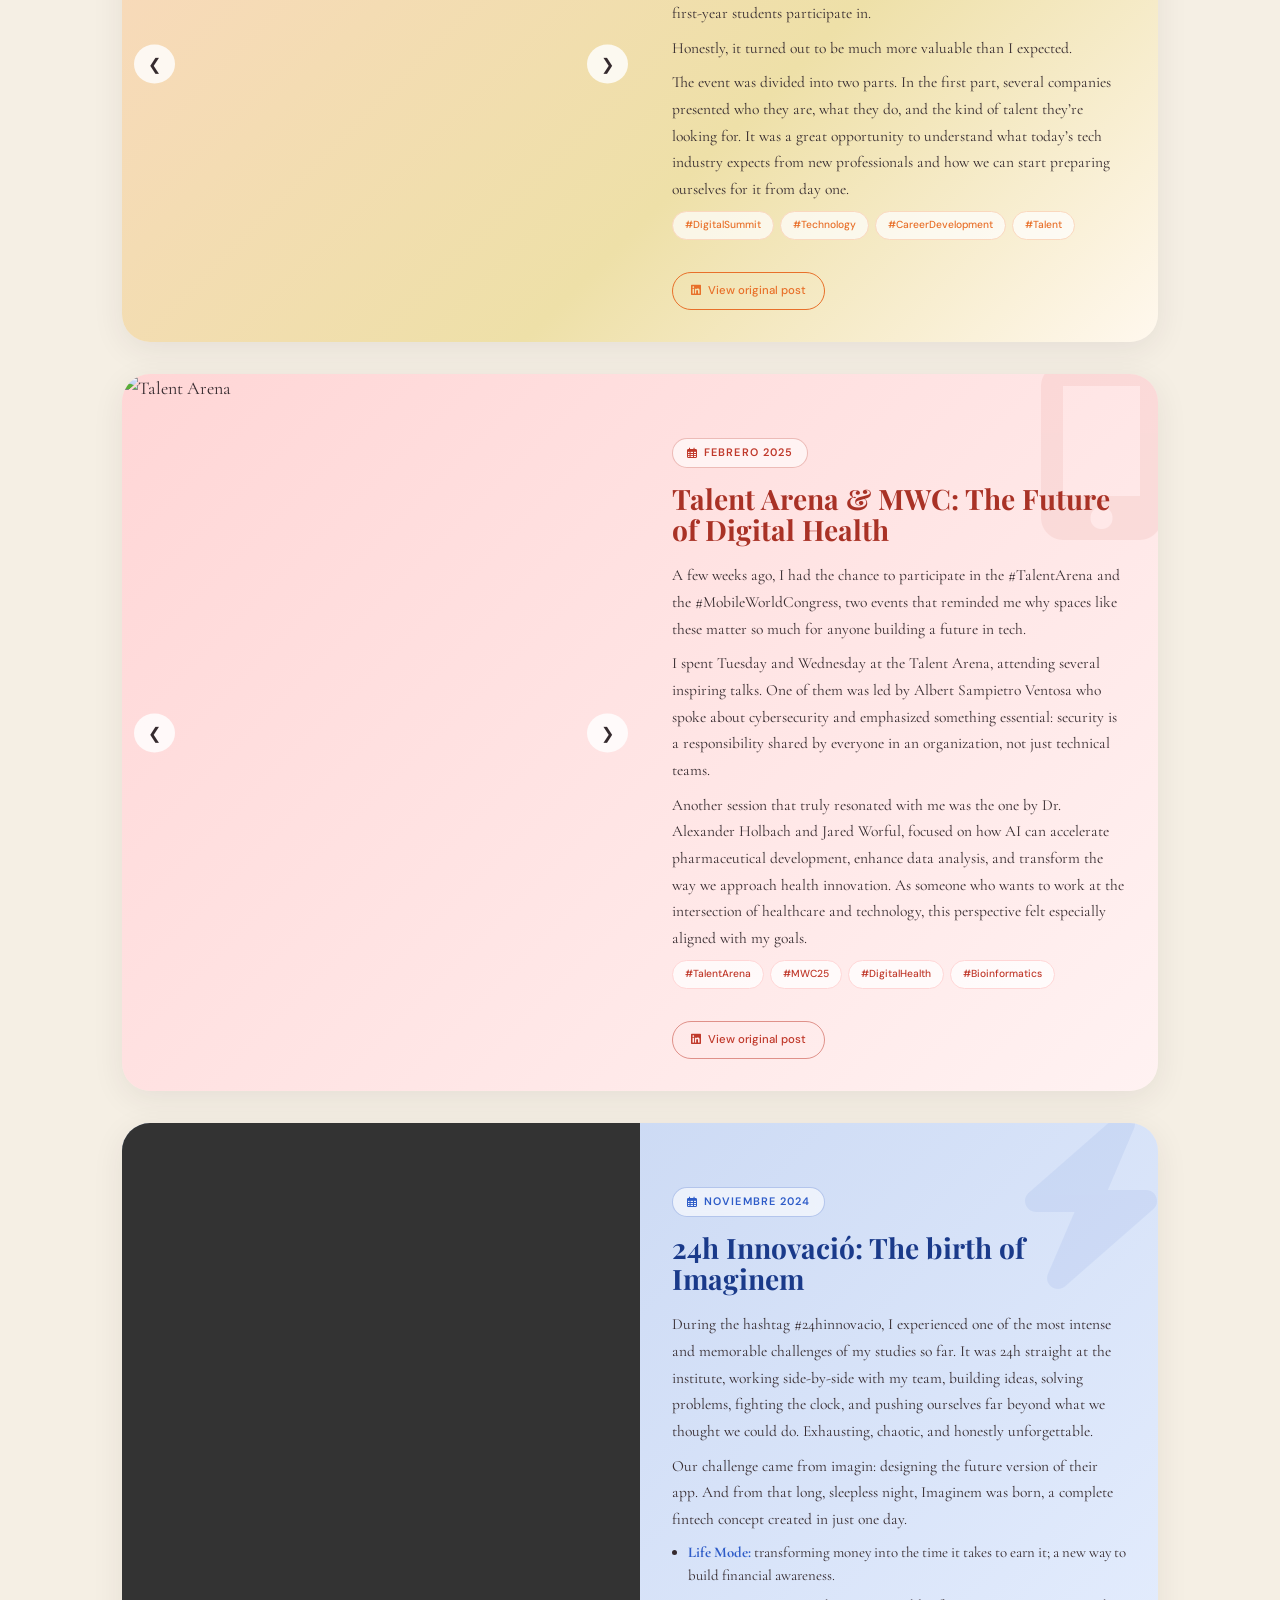
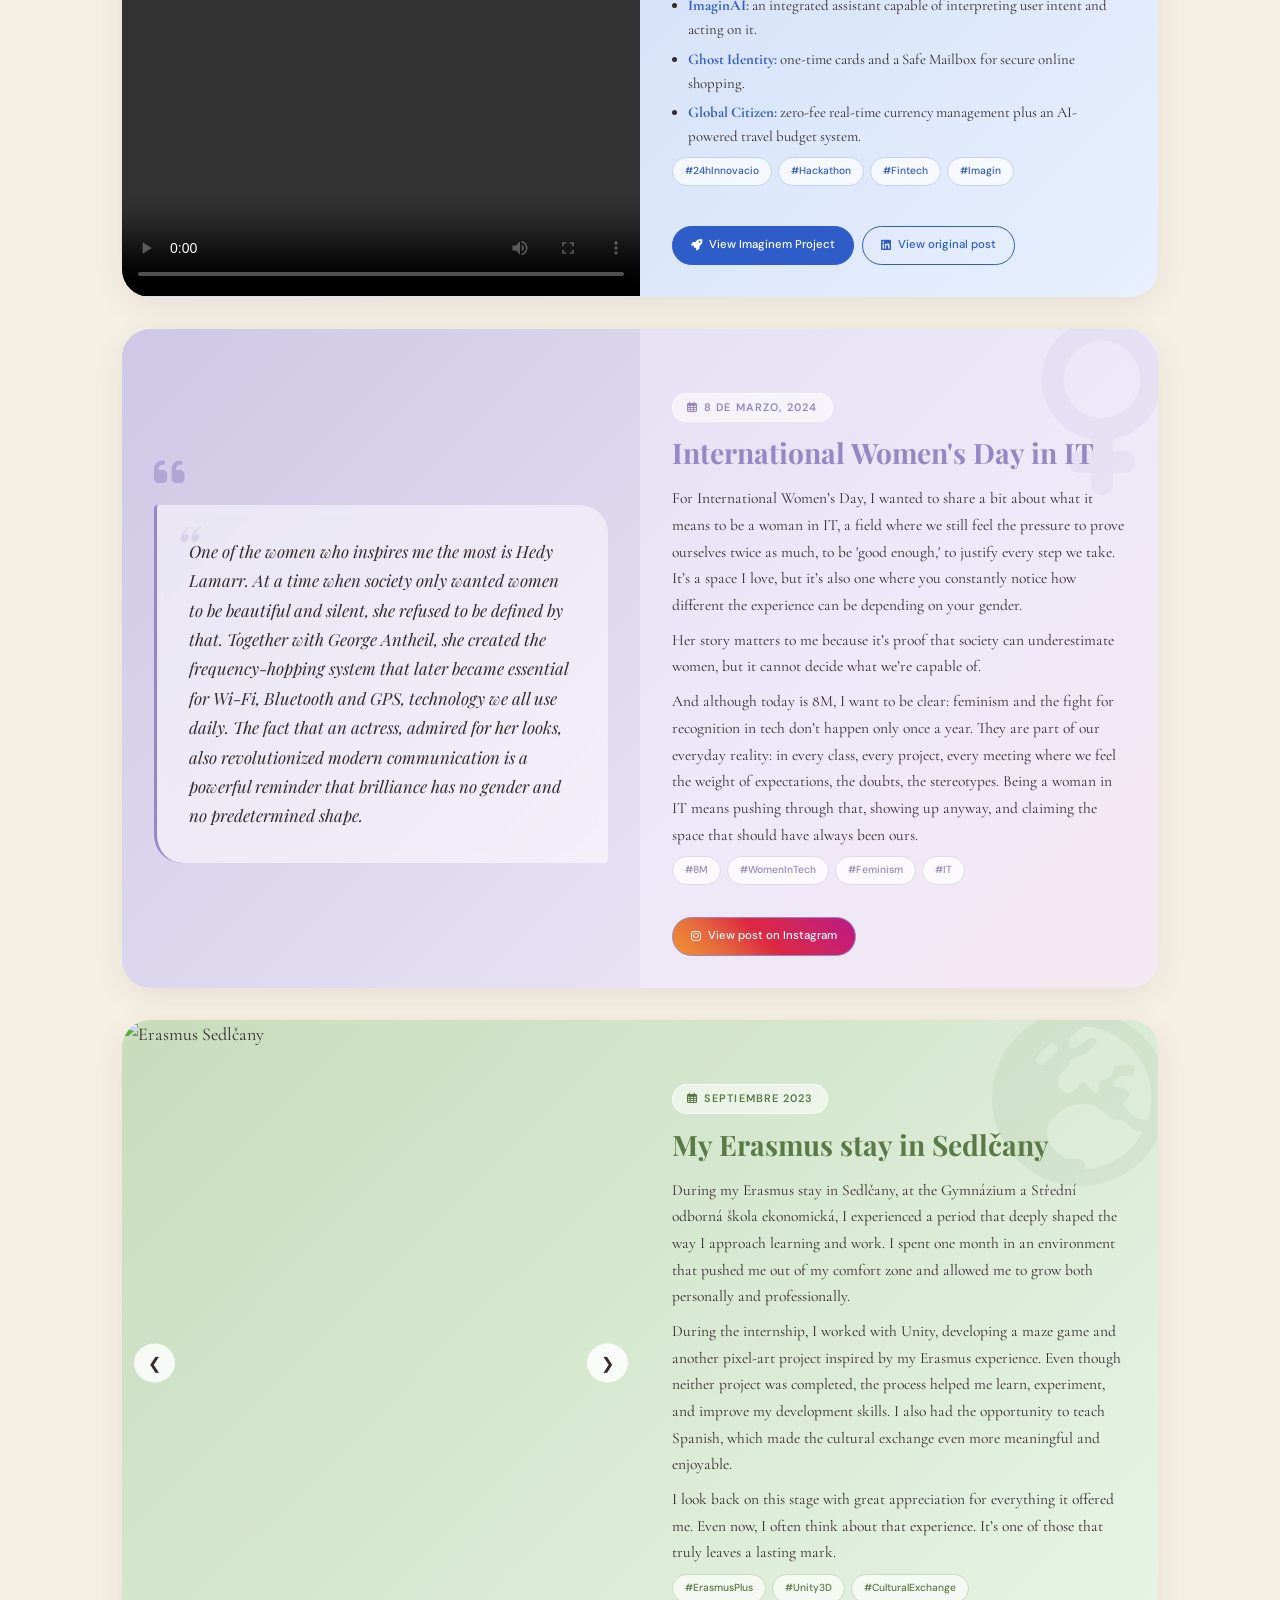
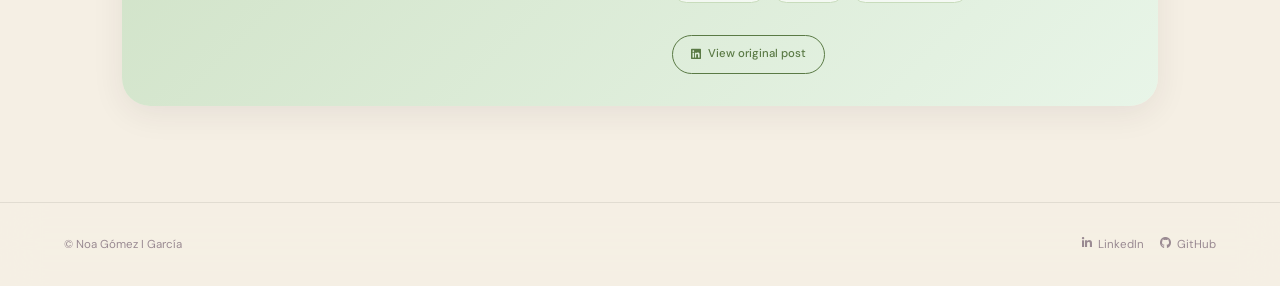
==== commit 5044bde3: "Eventos" ====
--- a/eventos.html
+++ b/eventos.html
@@ -113,7 +113,7 @@
                 </div>
             </div>
             <div class="ev-content">
-                <span class="ev-date-pill"><i class="far fa-clock"></i> Noviembre 2024</span>
+                <span class="ev-date-pill"><i class="far fa-calendar-alt"></i> Noviembre 2024</span>
                 <h3 data-i18n="hackathon.title">24h Innovació: El nacimiento de Imaginem</h3>
                 <p data-i18n="hackathon.p1">Durante el hashtag #24hinnovacio, viví uno de los desafíos más intensos...</p>
                 <p data-i18n="hackathon.p2">Nuestro reto vino de imagin: diseñar la versión futura de su app...</p>
@@ -167,7 +167,7 @@
                  data-date="2025-02-01"
                  data-tags="mwc,talentatrena,bioinformatica,salud,ia,empresas,congreso"
                  data-category="empresas">
-            <div class="ev-symbol"><i class="fas fa-dna"></i></div>
+            <div class="ev-symbol"><i class="fas fa-mobile-alt"></i></div>
             <div class="ev-media">
                 <div class="ev-carousel">
                     <div class="carousel-track" id="track-mwc" data-current-slide="0">
@@ -180,7 +180,7 @@
                 </div>
             </div>
             <div class="ev-content">
-                <span class="ev-date-pill"><i class="fas fa-satellite-dish"></i> Febrero 2025</span>
+                <span class="ev-date-pill"><i class="far fa-calendar-alt"></i> Febrero 2025</span>
                 <h3 data-i18n="mwc.title">Talent Arena & MWC: El futuro del Digital Health</h3>
                 <p data-i18n="mwc.p1">Hace unas semanas, tuve la oportunidad de participar...</p>
                 <p data-i18n="mwc.p2">Pasé el martes y el miércoles en el Talent Arena...</p>
@@ -243,7 +243,7 @@
                 </div>
             </div>
             <div class="ev-content">
-                <span class="ev-date-pill"><i class="fas fa-palette"></i> Abril 2025</span>
+                <span class="ev-date-pill"><i class="far fa-calendar-alt"></i> Abril 2025</span>
                 <h3 data-i18n="shimmy.title">Shimmy BCN: Donde el arte inspira a la tecnología</h3>
                 <p data-i18n="shimmy.p1">Ayer asistí a un evento pop-up de networking organizado por Shimmy BCN...</p>
                 <p data-i18n="shimmy.p2">El evento reunió a jóvenes emprendedores de todo el mundo...</p>
--- a/css/style.css
+++ b/css/style.css
@@ -4,76 +4,76 @@
    VARIABLES
    ============================================================ */
 :root {
-  /* Fondos */
-  --cream:         #F5EFE4;
-  --warm-white:    #FDFAF3;
-  --parchment:     #EDE3D2;
-  --linen:         #F0E9DC;
-
-  /* Azul porcelana — poster azul cobalto */
-  --cobalt:        #1A3A8A;
-  --cobalt-mid:    #2E5CC8;
-  --cobalt-pale:   #C2D2F0;
-  --cobalt-soft:   #6B8ED4;
-
-  /* Rosa / sakura */
-  --sakura:        #D4608A;
-  --sakura-pale:   #F2C8D8;
-  --sakura-bright: #E8427C;
-  --sakura-soft:   #EFA8C0;
-
-  /* Naranja koi / neon */
-  --koi:           #E8702A;
-  --koi-pale:      #FAD8BE;
-  --koi-bright:    #F05A1A;
-
-  /* Verde bambú / musgo */
-  --bamboo:        #5A7A45;
-  --bamboo-pale:   #C8DCBC;
-  --bamboo-mid:    #789A60;
-
-  /* Lavanda */
-  --lavender:      #9488C4;
-  --lavender-pale: #E0DAEE;
-
-  /* Oro */
-  --gold:          #C09030;
-  --gold-pale:     #EEE0A8;
-
-  /* Texto */
-  --text-main:     #352A2E;
-  --text-mid:      #5E5058;
-  --text-soft:     #9A8A92;
-
-  --border-soft:   rgba(53,42,46,0.1);
-  --border-mid:    rgba(53,42,46,0.2);
-
-  /* Tipografía */
-  --font-display:  'Playfair Display', Georgia, serif;
-  --font-body:     'Cormorant Garamond', Georgia, serif;
-  --font-ui:       'DM Sans', system-ui, sans-serif;
-
-  /* Espaciado */
-  --sp-xs: 4px;  --sp-s: 8px;  --sp-m: 16px;
-  --sp-l: 32px;  --sp-xl: 64px; --sp-2xl: 96px;
-
-  /* Radios */
-  --r-pill:    9999px;
-  --r-rounder: 28px;
-  --r-asym-a:  4px 28px 4px 28px;
-  --r-asym-b:  28px 4px 28px 4px;
-
-  /* Colores hover per-página nav */
-  --nav-home-bg:   var(--sakura-pale);
-  --nav-home-fg:   var(--sakura);
-  --nav-about-bg:  var(--bamboo-pale);
-  --nav-about-fg:  var(--bamboo);
-  --nav-exp-bg:    var(--cobalt-pale);
-  --nav-exp-fg:    var(--cobalt-mid);
-  --nav-proj-bg:   var(--koi-pale);
-  --nav-proj-fg:   var(--koi);
-  --nav-events-bg: var(--lavender-pale);
-  --nav-events-fg: var(--lavender);
+    /* Fondos */
+    --cream:         #F5EFE4;
+    --warm-white:    #FDFAF3;
+    --parchment:     #EDE3D2;
+    --linen:         #F0E9DC;
+
+    /* Azul porcelana — poster azul cobalto */
+    --cobalt:        #1A3A8A;
+    --cobalt-mid:    #2E5CC8;
+    --cobalt-pale:   #C2D2F0;
+    --cobalt-soft:   #6B8ED4;
+
+    /* Rosa / sakura */
+    --sakura:        #D4608A;
+    --sakura-pale:   #F2C8D8;
+    --sakura-bright: #E8427C;
+    --sakura-soft:   #EFA8C0;
+
+    /* Naranja koi / neon */
+    --koi:           #E8702A;
+    --koi-pale:      #FAD8BE;
+    --koi-bright:    #F05A1A;
+
+    /* Verde bambú / musgo */
+    --bamboo:        #5A7A45;
+    --bamboo-pale:   #C8DCBC;
+    --bamboo-mid:    #789A60;
+
+    /* Lavanda */
+    --lavender:      #9488C4;
+    --lavender-pale: #E0DAEE;
+
+    /* Oro */
+    --gold:          #C09030;
+    --gold-pale:     #EEE0A8;
+
+    /* Texto */
+    --text-main:     #352A2E;
+    --text-mid:      #5E5058;
+    --text-soft:     #9A8A92;
+
+    --border-soft:   rgba(53,42,46,0.1);
+    --border-mid:    rgba(53,42,46,0.2);
+
+    /* Tipografía */
+    --font-display:  'Playfair Display', Georgia, serif;
+    --font-body:     'Cormorant Garamond', Georgia, serif;
+    --font-ui:       'DM Sans', system-ui, sans-serif;
+
+    /* Espaciado */
+    --sp-xs: 4px;  --sp-s: 8px;  --sp-m: 16px;
+    --sp-l: 32px;  --sp-xl: 64px; --sp-2xl: 96px;
+
+    /* Radios */
+    --r-pill:    9999px;
+    --r-rounder: 28px;
+    --r-asym-a:  4px 28px 4px 28px;
+    --r-asym-b:  28px 4px 28px 4px;
+
+    /* Colores hover per-página nav */
+    --nav-home-bg:   var(--sakura-pale);
+    --nav-home-fg:   var(--sakura);
+    --nav-about-bg:  var(--bamboo-pale);
+    --nav-about-fg:  var(--bamboo);
+    --nav-exp-bg:    var(--cobalt-pale);
+    --nav-exp-fg:    var(--cobalt-mid);
+    --nav-proj-bg:   var(--koi-pale);
+    --nav-proj-fg:   var(--koi);
+    --nav-events-bg: var(--lavender-pale);
+    --nav-events-fg: var(--lavender);
 }
 
 /* ============================================================
@@ -83,24 +83,24 @@
 html { scroll-behavior: smooth; }
 
 body {
-  font-family: var(--font-body);
-  font-size: 18px;
-  line-height: 1.65;
-  background: var(--cream);
-  color: var(--text-main);
-  overflow-x: hidden;
+    font-family: var(--font-body);
+    font-size: 18px;
+    line-height: 1.65;
+    background: var(--cream);
+    color: var(--text-main);
+    overflow-x: hidden;
 }
 
 /* Grain de papel */
 body::after {
-  content: '';
-  position: fixed;
-  inset: 0;
-  background-image: url("data:image/svg+xml,%3Csvg viewBox='0 0 256 256' xmlns='http://www.w3.org/2000/svg'%3E%3Cfilter id='n'%3E%3CfeTurbulence type='fractalNoise' baseFrequency='0.68' numOctaves='4' stitchTiles='stitch'/%3E%3C/filter%3E%3Crect width='100%25' height='100%25' filter='url(%23n)' opacity='1'/%3E%3C/svg%3E");
-  background-size: 200px 200px;
-  opacity: 0.032;
-  pointer-events: none;
-  z-index: 9999;
+    content: '';
+    position: fixed;
+    inset: 0;
+    background-image: url("data:image/svg+xml,%3Csvg viewBox='0 0 256 256' xmlns='http://www.w3.org/2000/svg'%3E%3Cfilter id='n'%3E%3CfeTurbulence type='fractalNoise' baseFrequency='0.68' numOctaves='4' stitchTiles='stitch'/%3E%3C/filter%3E%3Crect width='100%25' height='100%25' filter='url(%23n)' opacity='1'/%3E%3C/svg%3E");
+    background-size: 200px 200px;
+    opacity: 0.032;
+    pointer-events: none;
+    z-index: 9999;
 }
 
 ::selection { background: var(--sakura-pale); color: var(--sakura); }
@@ -112,224 +112,224 @@
    ANIMACIONES BLOB
    ============================================================ */
 @keyframes morphBlob {
-  0%   { border-radius: 67% 33% 55% 45% / 42% 58% 42% 58%; }
-  33%  { border-radius: 42% 58% 68% 32% / 55% 45% 55% 45%; }
-  66%  { border-radius: 58% 42% 40% 60% / 35% 65% 35% 65%; }
-  100% { border-radius: 67% 33% 55% 45% / 42% 58% 42% 58%; }
+    0%   { border-radius: 67% 33% 55% 45% / 42% 58% 42% 58%; }
+    33%  { border-radius: 42% 58% 68% 32% / 55% 45% 55% 45%; }
+    66%  { border-radius: 58% 42% 40% 60% / 35% 65% 35% 65%; }
+    100% { border-radius: 67% 33% 55% 45% / 42% 58% 42% 58%; }
 }
 @keyframes morphImg {
-  0%   { border-radius: 55% 45% 60% 40% / 50% 55% 45% 50%; }
-  33%  { border-radius: 40% 60% 45% 55% / 60% 40% 60% 40%; }
-  66%  { border-radius: 60% 40% 55% 45% / 40% 60% 40% 60%; }
-  100% { border-radius: 55% 45% 60% 40% / 50% 55% 45% 50%; }
+    0%   { border-radius: 55% 45% 60% 40% / 50% 55% 45% 50%; }
+    33%  { border-radius: 40% 60% 45% 55% / 60% 40% 60% 40%; }
+    66%  { border-radius: 60% 40% 55% 45% / 40% 60% 40% 60%; }
+    100% { border-radius: 55% 45% 60% 40% / 50% 55% 45% 50%; }
 }
 @keyframes float {
-  0%, 100% { transform: translateY(0px); }
-  50%       { transform: translateY(-8px); }
+    0%, 100% { transform: translateY(0px); }
+    50%       { transform: translateY(-8px); }
 }
 
 /* ============================================================
    HEADER & NAV — frosted linen, colores por página
    ============================================================ */
 .main-header {
-  position: sticky;
-  top: 0;
-  z-index: 100;
-  background: rgba(245,239,228,0.88);
-  backdrop-filter: blur(20px);
-  -webkit-backdrop-filter: blur(20px);
-  border-bottom: 1px solid var(--border-soft);
+    position: sticky;
+    top: 0;
+    z-index: 100;
+    background: rgba(245,239,228,0.88);
+    backdrop-filter: blur(20px);
+    -webkit-backdrop-filter: blur(20px);
+    border-bottom: 1px solid var(--border-soft);
 }
 
 .navbar {
-  display: flex;
-  align-items: center;
-  justify-content: space-between;
-  height: 60px;
-  padding: 0 var(--sp-xl);
-  gap: var(--sp-l);
+    display: flex;
+    align-items: center;
+    justify-content: space-between;
+    height: 60px;
+    padding: 0 var(--sp-xl);
+    gap: var(--sp-l);
 }
 
 .logo {
-  font-family: var(--font-display);
-  font-style: italic;
-  font-size: 1.2rem;
-  color: var(--text-main);
-  letter-spacing: 0.02em;
-  flex-shrink: 0;
+    font-family: var(--font-display);
+    font-style: italic;
+    font-size: 1.2rem;
+    color: var(--text-main);
+    letter-spacing: 0.02em;
+    flex-shrink: 0;
 }
 
 .nav-links {
-  display: flex;
-  list-style: none;
-  gap: 3px;
-  align-items: center;
+    display: flex;
+    list-style: none;
+    gap: 3px;
+    align-items: center;
 }
 
 .nav-links li a {
-  font-family: var(--font-ui);
-  font-size: 0.77rem;
-  font-weight: 400;
-  color: var(--text-mid);
-  text-decoration: none;
-  padding: 6px 14px;
-  border-radius: var(--r-pill);
-  transition: all 0.22s ease;
+    font-family: var(--font-ui);
+    font-size: 0.77rem;
+    font-weight: 400;
+    color: var(--text-mid);
+    text-decoration: none;
+    padding: 6px 14px;
+    border-radius: var(--r-pill);
+    transition: all 0.22s ease;
 }
 
 /* Color único por enlace */
 .nav-links li:nth-child(1) a:hover,
 .nav-links li:nth-child(1) a.active {
-  background: var(--nav-home-bg);
-  color: var(--nav-home-fg);
+    background: var(--nav-home-bg);
+    color: var(--nav-home-fg);
 }
 .nav-links li:nth-child(2) a:hover,
 .nav-links li:nth-child(2) a.active {
-  background: var(--nav-about-bg);
-  color: var(--nav-about-fg);
+    background: var(--nav-about-bg);
+    color: var(--nav-about-fg);
 }
 .nav-links li:nth-child(3) a:hover,
 .nav-links li:nth-child(3) a.active {
-  background: var(--nav-exp-bg);
-  color: var(--nav-exp-fg);
+    background: var(--nav-exp-bg);
+    color: var(--nav-exp-fg);
 }
 .nav-links li:nth-child(4) a:hover,
 .nav-links li:nth-child(4) a.active {
-  background: var(--nav-proj-bg);
-  color: var(--nav-proj-fg);
+    background: var(--nav-proj-bg);
+    color: var(--nav-proj-fg);
 }
 .nav-links li:nth-child(5) a:hover,
 .nav-links li:nth-child(5) a.active {
-  background: var(--nav-events-bg);
-  color: var(--nav-events-fg);
+    background: var(--nav-events-bg);
+    color: var(--nav-events-fg);
 }
 
 .language-picker {
-  display: flex;
-  align-items: center;
-  gap: 6px;
-  font-family: var(--font-ui);
-  font-size: 0.73rem;
-  background: var(--parchment);
-  padding: 5px 12px;
-  border-radius: var(--r-pill);
-  border: 1px solid var(--border-soft);
-  flex-shrink: 0;
+    display: flex;
+    align-items: center;
+    gap: 6px;
+    font-family: var(--font-ui);
+    font-size: 0.73rem;
+    background: var(--parchment);
+    padding: 5px 12px;
+    border-radius: var(--r-pill);
+    border: 1px solid var(--border-soft);
+    flex-shrink: 0;
 }
 .language-picker i { color: var(--cobalt-soft); font-size: 0.8rem; }
 #lang-selector {
-  background: transparent;
-  border: none;
-  color: var(--text-main);
-  font-family: var(--font-ui);
-  font-size: 0.73rem;
-  font-weight: 500;
-  cursor: pointer;
-  outline: none;
+    background: transparent;
+    border: none;
+    color: var(--text-main);
+    font-family: var(--font-ui);
+    font-size: 0.73rem;
+    font-weight: 500;
+    cursor: pointer;
+    outline: none;
 }
 
 /* ============================================================
    HOME / INDEX — compacto y centrado
    ============================================================ */
 .home-container {
-  min-height: calc(100vh - 60px);
-  background: linear-gradient(to bottom, var(--cream) 0%, var(--warm-white) 100%);
-  display: flex;
-  align-items: center;
-  justify-content: center;
-  padding: var(--sp-xl) var(--sp-l);
-  position: relative;
-  overflow: hidden;
+    min-height: calc(100vh - 60px);
+    background: linear-gradient(to bottom, var(--cream) 0%, var(--warm-white) 100%);
+    display: flex;
+    align-items: center;
+    justify-content: center;
+    padding: var(--sp-xl) var(--sp-l);
+    position: relative;
+    overflow: hidden;
 }
 
 /* Blob sakura fondo derecha */
 .home-container::before {
-  content: '';
-  position: absolute;
-  width: 700px; height: 700px;
-  border-radius: 55% 45% 40% 60% / 45% 55% 45% 55%;
-  background: radial-gradient(ellipse at center, var(--sakura-pale) 0%, transparent 68%);
-  top: -200px; right: -200px;
-  pointer-events: none; opacity: 0.7;
-  animation: morphBlob 14s ease-in-out infinite;
+    content: '';
+    position: absolute;
+    width: 700px; height: 700px;
+    border-radius: 55% 45% 40% 60% / 45% 55% 45% 55%;
+    background: radial-gradient(ellipse at center, var(--sakura-pale) 0%, transparent 68%);
+    top: -200px; right: -200px;
+    pointer-events: none; opacity: 0.7;
+    animation: morphBlob 14s ease-in-out infinite;
 }
 /* Blob bambú fondo izquierda */
 .home-container::after {
-  content: '';
-  position: absolute;
-  width: 500px; height: 500px;
-  border-radius: 40% 60% 65% 35% / 55% 40% 60% 45%;
-  background: radial-gradient(ellipse at center, var(--bamboo-pale) 0%, transparent 68%);
-  bottom: -180px; left: -120px;
-  pointer-events: none; opacity: 0.55;
-  animation: morphBlob 18s ease-in-out infinite reverse;
+    content: '';
+    position: absolute;
+    width: 500px; height: 500px;
+    border-radius: 40% 60% 65% 35% / 55% 40% 60% 45%;
+    background: radial-gradient(ellipse at center, var(--bamboo-pale) 0%, transparent 68%);
+    bottom: -180px; left: -120px;
+    pointer-events: none; opacity: 0.55;
+    animation: morphBlob 18s ease-in-out infinite reverse;
 }
 
 /* Layout: foto + contenido en columna centrada */
 .hero-split {
-  display: flex;
-  flex-direction: row;
-  align-items: center;
-  justify-content: center;
-  gap: calc(var(--sp-xl) * 1.5);
-  max-width: 1140px;
-  width: 100%;
-  position: relative;
-  z-index: 1;
+    display: flex;
+    flex-direction: row;
+    align-items: center;
+    justify-content: center;
+    gap: calc(var(--sp-xl) * 1.5);
+    max-width: 1140px;
+    width: 100%;
+    position: relative;
+    z-index: 1;
 }
 
 /* --- Foto --- */
 .hero-image-wrapper {
-  display: flex;
-  flex-direction: column;
-  align-items: center;
-  flex-shrink: 0;
-  position: relative;
+    display: flex;
+    flex-direction: column;
+    align-items: center;
+    flex-shrink: 0;
+    position: relative;
 }
 
 /* Anillo de color detrás de la foto */
 .hero-image-wrapper::before {
-  content: '';
-  position: absolute;
-  width: 360px; height: 360px;
-  border-radius: 60% 40% 55% 45% / 48% 58% 42% 52%;
-  background: linear-gradient(135deg, var(--sakura-pale) 0%, var(--cobalt-pale) 100%);
-  top: 50%; left: 50%;
-  transform: translate(-50%, -50%);
-  animation: morphBlob 10s ease-in-out infinite;
-  z-index: 0;
+    content: '';
+    position: absolute;
+    width: 360px; height: 360px;
+    border-radius: 60% 40% 55% 45% / 48% 58% 42% 52%;
+    background: linear-gradient(135deg, var(--sakura-pale) 0%, var(--cobalt-pale) 100%);
+    top: 50%; left: 50%;
+    transform: translate(-50%, -50%);
+    animation: morphBlob 10s ease-in-out infinite;
+    z-index: 0;
 }
 
 .hero-image-wrapper::after { display: none; }
 
 #profile-img {
-  width: 280px; height: 280px;
-  object-fit: cover;
-  object-position: top center;
-  position: relative; z-index: 1;
-  border-radius: 55% 45% 60% 40% / 50% 55% 45% 50%;
-  animation: morphImg 10s ease-in-out infinite;
-  box-shadow: 0 16px 48px rgba(212,96,138,0.22), 0 4px 16px rgba(26,58,138,0.14);
-  border: 4px solid rgba(255,255,255,0.8);
+    width: 280px; height: 280px;
+    object-fit: cover;
+    object-position: top center;
+    position: relative; z-index: 1;
+    border-radius: 55% 45% 60% 40% / 50% 55% 45% 50%;
+    animation: morphImg 10s ease-in-out infinite;
+    box-shadow: 0 16px 48px rgba(212,96,138,0.22), 0 4px 16px rgba(26,58,138,0.14);
+    border: 4px solid rgba(255,255,255,0.8);
 }
 
 .social-links {
-  display: flex;
-  gap: var(--sp-s);
-  margin-top: var(--sp-m);
-  position: relative; z-index: 1;
-  flex-wrap: wrap;
-  justify-content: center;
+    display: flex;
+    gap: var(--sp-s);
+    margin-top: var(--sp-m);
+    position: relative; z-index: 1;
+    flex-wrap: wrap;
+    justify-content: center;
 }
 
 /* --- Contenido hero --- */
 .hero-content {
-  display: flex;
-  flex-direction: column;
-  align-items: flex-start;
-  gap: var(--sp-l);
-  max-width: 580px;
-  /* Sin pseudo-elementos aquí, los blobs ya están en .home-container */
+    display: flex;
+    flex-direction: column;
+    align-items: flex-start;
+    gap: var(--sp-l);
+    max-width: 580px;
+    /* Sin pseudo-elementos aquí, los blobs ya están en .home-container */
 }
 
 .hero-content::before,
@@ -338,115 +338,115 @@
 .hero-content > * { position: relative; z-index: 1; }
 
 .hero-content h3[data-i18n] {
-  font-family: var(--font-ui);
-  font-size: 0.72rem;
-  font-weight: 400;
-  letter-spacing: 0.22em;
-  text-transform: uppercase;
-  color: var(--sakura);
-  margin-bottom: 0;
+    font-family: var(--font-ui);
+    font-size: 0.72rem;
+    font-weight: 400;
+    letter-spacing: 0.22em;
+    text-transform: uppercase;
+    color: var(--sakura);
+    margin-bottom: 0;
 }
 
 .main-title {
-  font-family: var(--font-display);
-  font-size: clamp(2.8rem, 5.5vw, 5.5rem);
-  line-height: 0.95;
-  font-weight: 900;
-  color: var(--text-main);
-  letter-spacing: -0.02em;
-  margin: 0;
+    font-family: var(--font-display);
+    font-size: clamp(2.8rem, 5.5vw, 5.5rem);
+    line-height: 0.95;
+    font-weight: 900;
+    color: var(--text-main);
+    letter-spacing: -0.02em;
+    margin: 0;
 }
 
 .subtitle {
-  font-family: var(--font-display);
-  font-style: italic;
-  font-size: clamp(0.92rem, 1.4vw, 1.1rem);
-  font-weight: 300;
-  color: var(--cobalt-mid);
-  background: var(--cobalt-pale);
-  padding: 5px 18px;
-  border-radius: var(--r-pill);
-  display: inline-block;
-  margin: 0;
+    font-family: var(--font-display);
+    font-style: italic;
+    font-size: clamp(0.92rem, 1.4vw, 1.1rem);
+    font-weight: 300;
+    color: var(--cobalt-mid);
+    background: var(--cobalt-pale);
+    padding: 5px 18px;
+    border-radius: var(--r-pill);
+    display: inline-block;
+    margin: 0;
 }
 
 .hero-bio {
-  font-family: var(--font-body);
-  font-size: 1.15rem;
-  color: var(--text-mid);
-  line-height: 1.8;
-  margin: 0;
+    font-family: var(--font-body);
+    font-size: 1.15rem;
+    color: var(--text-mid);
+    line-height: 1.8;
+    margin: 0;
 }
 
 .cv-download-section { margin: 0; }
 
 .section-label {
-  font-family: var(--font-ui);
-  font-size: 0.68rem;
-  letter-spacing: 0.15em;
-  text-transform: uppercase;
-  color: var(--text-soft);
-  margin-bottom: var(--sp-s);
+    font-family: var(--font-ui);
+    font-size: 0.68rem;
+    letter-spacing: 0.15em;
+    text-transform: uppercase;
+    color: var(--text-soft);
+    margin-bottom: var(--sp-s);
 }
 
 .btn-group { display: flex; flex-wrap: wrap; gap: var(--sp-s); }
 
 .btn {
-  display: inline-flex;
-  align-items: center;
-  gap: 6px;
-  font-family: var(--font-ui);
-  font-size: 0.72rem;
-  font-weight: 500;
-  padding: 9px 18px;
-  border-radius: var(--r-pill);
-  text-decoration: none;
-  cursor: pointer;
-  transition: all 0.22s ease;
-  border: 1.5px solid var(--border-mid);
-  background: var(--warm-white);
-  color: var(--text-main);
+    display: inline-flex;
+    align-items: center;
+    gap: 6px;
+    font-family: var(--font-ui);
+    font-size: 0.72rem;
+    font-weight: 500;
+    padding: 9px 18px;
+    border-radius: var(--r-pill);
+    text-decoration: none;
+    cursor: pointer;
+    transition: all 0.22s ease;
+    border: 1.5px solid var(--border-mid);
+    background: var(--warm-white);
+    color: var(--text-main);
 }
 
 .btn:hover {
-  transform: translateY(-2px);
-  box-shadow: 0 6px 20px rgba(53,42,46,0.1);
+    transform: translateY(-2px);
+    box-shadow: 0 6px 20px rgba(53,42,46,0.1);
 }
 
 .btn-outline { background: transparent; }
 .btn-outline:hover {
-  background: var(--sakura-pale);
-  border-color: var(--sakura);
-  color: var(--sakura);
+    background: var(--sakura-pale);
+    border-color: var(--sakura);
+    color: var(--sakura);
 }
 
 /* Highlights compactos */
 .highlights-grid {
-  display: grid;
-  grid-template-columns: repeat(2, 1fr);
-  gap: var(--sp-s);
-  width: 100%;
-  margin: 0;
+    display: grid;
+    grid-template-columns: repeat(2, 1fr);
+    gap: var(--sp-s);
+    width: 100%;
+    margin: 0;
 }
 
 .highlight-card {
-  background: var(--warm-white);
-  border: 1.5px solid var(--border-soft);
-  border-radius: var(--r-rounder);
-  padding: var(--sp-l);
-  transition: all 0.22s ease;
-  position: relative;
-  overflow: hidden;
+    background: var(--warm-white);
+    border: 1.5px solid var(--border-soft);
+    border-radius: var(--r-rounder);
+    padding: var(--sp-l);
+    transition: all 0.22s ease;
+    position: relative;
+    overflow: hidden;
 }
 
 /* Gradiente de acento al hover */
 .highlight-card::before {
-  content: '';
-  position: absolute;
-  inset: 0;
-  border-radius: inherit;
-  opacity: 0;
-  transition: opacity 0.22s;
+    content: '';
+    position: absolute;
+    inset: 0;
+    border-radius: inherit;
+    opacity: 0;
+    transition: opacity 0.22s;
 }
 .highlight-card:nth-child(1)::before { background: linear-gradient(135deg, var(--cobalt-pale), transparent 65%); }
 .highlight-card:nth-child(2)::before { background: linear-gradient(135deg, var(--sakura-pale), transparent 65%); }
@@ -458,30 +458,30 @@
 .highlight-card:nth-child(2) i { color: var(--sakura); }
 
 .highlight-card h4 {
-  font-family: var(--font-ui);
-  font-size: 0.8rem; font-weight: 500;
-  color: var(--text-main); margin-bottom: 4px;
+    font-family: var(--font-ui);
+    font-size: 0.8rem; font-weight: 500;
+    color: var(--text-main); margin-bottom: 4px;
 }
 .highlight-card p {
-  font-family: var(--font-body);
-  font-style: italic; font-size: 0.97rem;
-  color: var(--text-soft);
+    font-family: var(--font-body);
+    font-style: italic; font-size: 0.97rem;
+    color: var(--text-soft);
 }
 
 /* Botones icon */
 .btn-icon {
-  font-family: var(--font-ui);
-  font-size: 0.72rem; font-weight: 500;
-  color: var(--text-main);
-  text-decoration: none;
-  padding: 8px 18px;
-  border-radius: var(--r-pill);
-  background: rgba(255,255,255,0.75);
-  border: 1px solid rgba(255,255,255,0.9);
-  backdrop-filter: blur(6px);
-  transition: all 0.22s ease;
-  display: flex; align-items: center; gap: 6px;
-  box-shadow: 0 2px 10px rgba(53,42,46,0.1);
+    font-family: var(--font-ui);
+    font-size: 0.72rem; font-weight: 500;
+    color: var(--text-main);
+    text-decoration: none;
+    padding: 8px 18px;
+    border-radius: var(--r-pill);
+    background: rgba(255,255,255,0.75);
+    border: 1px solid rgba(255,255,255,0.9);
+    backdrop-filter: blur(6px);
+    transition: all 0.22s ease;
+    display: flex; align-items: center; gap: 6px;
+    box-shadow: 0 2px 10px rgba(53,42,46,0.1);
 }
 .btn-icon:hover { background: white; transform: translateY(-2px); box-shadow: 0 6px 18px rgba(53,42,46,0.14); }
 
@@ -489,238 +489,238 @@
    PAGE CONTAINER — páginas interiores a full width
    ============================================================ */
 .page-container {
-  width: 100%;
-  padding: 0;        /* sin padding: el contenido se expande solo */
+    width: 100%;
+    padding: 0;        /* sin padding: el contenido se expande solo */
 }
 
 .bg-light {
-  background: linear-gradient(to bottom, var(--cream) 0%, var(--warm-white) 100%);
-  min-height: calc(100vh - 60px);
-  display: flex;
-  flex-direction: column;
+    background: linear-gradient(to bottom, var(--cream) 0%, var(--warm-white) 100%);
+    min-height: calc(100vh - 60px);
+    display: flex;
+    flex-direction: column;
 }
 
 /* Título de página — band de color a todo ancho */
 .page-title-band {
-  width: 100%;
-  padding: var(--sp-xl) var(--sp-2xl) var(--sp-l);
-  position: relative;
-  overflow: hidden;
+    width: 100%;
+    padding: var(--sp-xl) var(--sp-2xl) var(--sp-l);
+    position: relative;
+    overflow: hidden;
 }
 
 /* Usamos .page-title directamente cuando está dentro de .page-title-band */
 .page-title {
-  font-family: var(--font-display);
-  font-size: clamp(3rem, 7vw, 6rem);
-  font-weight: 900;
-  line-height: 0.9;
-  color: var(--text-main);
-  letter-spacing: -0.02em;
-  position: relative;
-  z-index: 1;
-  display: inline-block;
+    font-family: var(--font-display);
+    font-size: clamp(3rem, 7vw, 6rem);
+    font-weight: 900;
+    line-height: 0.9;
+    color: var(--text-main);
+    letter-spacing: -0.02em;
+    position: relative;
+    z-index: 1;
+    display: inline-block;
 }
 
 .page-title::after {
-  content: '';
-  display: block;
-  height: 5px;
-  width: 70%;
-  border-radius: var(--r-pill);
-  margin-top: var(--sp-s);
-  background: linear-gradient(90deg, var(--sakura), var(--cobalt-soft), var(--bamboo-mid));
+    content: '';
+    display: block;
+    height: 5px;
+    width: 70%;
+    border-radius: var(--r-pill);
+    margin-top: var(--sp-s);
+    background: linear-gradient(90deg, var(--sakura), var(--cobalt-soft), var(--bamboo-mid));
 }
 
 .text-center { text-align: center; }
 .text-center .page-title::after { margin: var(--sp-s) auto 0; }
 
 .subtitle-text {
-  font-family: var(--font-body);
-  font-style: italic;
-  font-size: 1.05rem;
-  color: var(--text-mid);
-  max-width: 600px;
-  margin: var(--sp-m) auto var(--sp-xl);
-  line-height: 1.75;
+    font-family: var(--font-body);
+    font-style: italic;
+    font-size: 1.05rem;
+    color: var(--text-mid);
+    max-width: 600px;
+    margin: var(--sp-m) auto var(--sp-xl);
+    line-height: 1.75;
 }
 
 /* Contenido interior con padding normal */
 .page-inner {
-  padding: 0 var(--sp-2xl) var(--sp-2xl);
+    padding: 0 var(--sp-2xl) var(--sp-2xl);
 }
 
 /* ============================================================
    SOBRE MÍ — mantiene el layout actual que gusta
    ============================================================ */
 .about-grid {
-  display: grid;
-  grid-template-columns: 1.4fr 1fr;
-  gap: var(--sp-xl);
-  align-items: start;
-  padding: var(--sp-xl) var(--sp-2xl) var(--sp-2xl);
+    display: grid;
+    grid-template-columns: 1.4fr 1fr;
+    gap: var(--sp-xl);
+    align-items: start;
+    padding: var(--sp-xl) var(--sp-2xl) var(--sp-2xl);
 }
 
 .about-main-content h1 {
-  font-family: var(--font-display);
-  font-size: clamp(3.5rem, 7vw, 7rem);
-  font-weight: 900;
-  line-height: 0.88;
-  color: var(--text-main);
-  letter-spacing: -0.02em;
-  margin-bottom: var(--sp-l);
+    font-family: var(--font-display);
+    font-size: clamp(3.5rem, 7vw, 7rem);
+    font-weight: 900;
+    line-height: 0.88;
+    color: var(--text-main);
+    letter-spacing: -0.02em;
+    margin-bottom: var(--sp-l);
 }
 
 .vision-statement {
-  background: linear-gradient(135deg, var(--cobalt-pale) 0%, var(--lavender-pale) 55%, var(--sakura-pale) 100%);
-  padding: var(--sp-l) var(--sp-l) var(--sp-l) calc(var(--sp-l) + 20px);
-  position: relative;
-  margin-bottom: var(--sp-l);
-  border-radius: var(--r-asym-a);
-  overflow: hidden;
+    background: linear-gradient(135deg, var(--cobalt-pale) 0%, var(--lavender-pale) 55%, var(--sakura-pale) 100%);
+    padding: var(--sp-l) var(--sp-l) var(--sp-l) calc(var(--sp-l) + 20px);
+    position: relative;
+    margin-bottom: var(--sp-l);
+    border-radius: var(--r-asym-a);
+    overflow: hidden;
 }
 .vision-statement::before {
-  content: '';
-  position: absolute;
-  width: 220px; height: 220px;
-  border-radius: 50%;
-  background: rgba(255,255,255,0.28);
-  top: -70px; right: -50px;
+    content: '';
+    position: absolute;
+    width: 220px; height: 220px;
+    border-radius: 50%;
+    background: rgba(255,255,255,0.28);
+    top: -70px; right: -50px;
 }
 .vision-statement i.fa-quote-left {
-  position: absolute;
-  top: var(--sp-m); left: var(--sp-m);
-  color: var(--cobalt-soft); font-size: 1.3rem; opacity: 0.45;
+    position: absolute;
+    top: var(--sp-m); left: var(--sp-m);
+    color: var(--cobalt-soft); font-size: 1.3rem; opacity: 0.45;
 }
 .vision-statement p {
-  font-family: var(--font-display);
-  font-style: italic;
-  font-size: 1.05rem;
-  line-height: 1.75;
-  color: var(--text-main);
-  position: relative; z-index: 1;
+    font-family: var(--font-display);
+    font-style: italic;
+    font-size: 1.05rem;
+    line-height: 1.75;
+    color: var(--text-main);
+    position: relative; z-index: 1;
 }
 
 .about-main-content h3 {
-  font-family: var(--font-ui);
-  font-size: 0.7rem; font-weight: 500;
-  text-transform: uppercase; letter-spacing: 0.2em;
-  color: var(--bamboo);
-  margin-bottom: var(--sp-m);
-  display: flex; align-items: center; gap: var(--sp-s);
+    font-family: var(--font-ui);
+    font-size: 0.7rem; font-weight: 500;
+    text-transform: uppercase; letter-spacing: 0.2em;
+    color: var(--bamboo);
+    margin-bottom: var(--sp-m);
+    display: flex; align-items: center; gap: var(--sp-s);
 }
 .about-main-content h3::after {
-  content: '';
-  flex: 1; height: 1px;
-  background: linear-gradient(90deg, var(--bamboo-pale), transparent);
-  border-radius: var(--r-pill);
+    content: '';
+    flex: 1; height: 1px;
+    background: linear-gradient(90deg, var(--bamboo-pale), transparent);
+    border-radius: var(--r-pill);
 }
 
 /* Timeline */
 .timeline {
-  display: flex; flex-direction: column; gap: var(--sp-s);
-  padding-left: var(--sp-l); position: relative;
+    display: flex; flex-direction: column; gap: var(--sp-s);
+    padding-left: var(--sp-l); position: relative;
 }
 .timeline::before {
-  content: '';
-  position: absolute; left: 6px; top: 8px; bottom: 8px;
-  width: 2px;
-  background: linear-gradient(to bottom, var(--sakura), var(--cobalt-soft), var(--bamboo-mid));
-  border-radius: var(--r-pill);
+    content: '';
+    position: absolute; left: 6px; top: 8px; bottom: 8px;
+    width: 2px;
+    background: linear-gradient(to bottom, var(--sakura), var(--cobalt-soft), var(--bamboo-mid));
+    border-radius: var(--r-pill);
 }
 .timeline-item {
-  position: relative;
-  padding: var(--sp-m);
-  background: var(--warm-white);
-  border: 1.5px solid var(--border-soft);
-  border-radius: var(--r-rounder);
-  transition: all 0.22s ease;
+    position: relative;
+    padding: var(--sp-m);
+    background: var(--warm-white);
+    border: 1.5px solid var(--border-soft);
+    border-radius: var(--r-rounder);
+    transition: all 0.22s ease;
 }
 .timeline-item::before {
-  content: '';
-  position: absolute;
-  left: calc(-1 * var(--sp-l) - 4px); top: 22px;
-  width: 10px; height: 10px;
-  background: var(--sakura);
-  border: 2.5px solid var(--warm-white);
-  border-radius: 50%;
-  box-shadow: 0 0 0 2px var(--sakura-pale);
+    content: '';
+    position: absolute;
+    left: calc(-1 * var(--sp-l) - 4px); top: 22px;
+    width: 10px; height: 10px;
+    background: var(--sakura);
+    border: 2.5px solid var(--warm-white);
+    border-radius: 50%;
+    box-shadow: 0 0 0 2px var(--sakura-pale);
 }
 .timeline-item:hover { transform: translateX(6px); box-shadow: 0 8px 28px rgba(53,42,46,0.08); border-color: var(--cobalt-pale); }
 .timeline-item .date {
-  font-family: var(--font-ui); font-size: 0.64rem; font-weight: 500;
-  letter-spacing: 0.1em; text-transform: uppercase;
-  color: var(--cobalt-soft); display: block; margin-bottom: 4px;
+    font-family: var(--font-ui); font-size: 0.64rem; font-weight: 500;
+    letter-spacing: 0.1em; text-transform: uppercase;
+    color: var(--cobalt-soft); display: block; margin-bottom: 4px;
 }
 .timeline-item h4 {
-  font-family: var(--font-display); font-weight: 700; font-size: 1.05rem;
-  color: var(--text-main); margin-bottom: 2px;
+    font-family: var(--font-display); font-weight: 700; font-size: 1.05rem;
+    color: var(--text-main); margin-bottom: 2px;
 }
 .timeline-item p {
-  font-family: var(--font-ui); font-size: 0.74rem;
-  color: var(--text-soft); letter-spacing: 0.03em;
+    font-family: var(--font-ui); font-size: 0.74rem;
+    color: var(--text-soft); letter-spacing: 0.03em;
 }
 
 /* Skills sidebar */
 .skills-sidebar { position: sticky; top: 80px; }
 
 .skill-box {
-  border: 1.5px solid var(--border-soft);
-  padding: var(--sp-l);
-  border-radius: var(--r-asym-b);
-  margin-bottom: var(--sp-m);
-  position: relative; overflow: hidden;
+    border: 1.5px solid var(--border-soft);
+    padding: var(--sp-l);
+    border-radius: var(--r-asym-b);
+    margin-bottom: var(--sp-m);
+    position: relative; overflow: hidden;
 }
 
 /* Cada skill-box con su propio acento de color */
 .skill-box:nth-child(1) {
-  background: linear-gradient(145deg, var(--sakura-pale) 0%, var(--lavender-pale) 100%);
+    background: linear-gradient(145deg, var(--sakura-pale) 0%, var(--lavender-pale) 100%);
 }
 .skill-box:nth-child(2) {
-  background: linear-gradient(145deg, var(--cobalt-pale) 0%, var(--bamboo-pale) 100%);
+    background: linear-gradient(145deg, var(--cobalt-pale) 0%, var(--bamboo-pale) 100%);
 }
 
 .skill-box::before {
-  content: '';
-  position: absolute;
-  width: 180px; height: 180px;
-  border-radius: 50%;
-  background: rgba(255,255,255,0.45);
-  bottom: -70px; right: -50px;
+    content: '';
+    position: absolute;
+    width: 180px; height: 180px;
+    border-radius: 50%;
+    background: rgba(255,255,255,0.45);
+    bottom: -70px; right: -50px;
 }
 .skill-box h3 {
-  font-family: var(--font-ui); font-size: 0.67rem; font-weight: 500;
-  text-transform: uppercase; letter-spacing: 0.18em;
-  color: var(--sakura);
-  margin-bottom: var(--sp-m);
-  position: relative; z-index: 1;
+    font-family: var(--font-ui); font-size: 0.67rem; font-weight: 500;
+    text-transform: uppercase; letter-spacing: 0.18em;
+    color: var(--sakura);
+    margin-bottom: var(--sp-m);
+    position: relative; z-index: 1;
 }
 .skill-box:nth-child(2) h3 { color: var(--cobalt-mid); }
 
 .tag-list {
-  list-style: none; display: flex; flex-wrap: wrap; gap: 7px;
-  position: relative; z-index: 1;
+    list-style: none; display: flex; flex-wrap: wrap; gap: 7px;
+    position: relative; z-index: 1;
 }
 .tag-list li {
-  font-family: var(--font-ui); font-size: 0.71rem;
-  color: var(--text-main);
-  padding: 5px 13px;
-  border-radius: var(--r-pill);
-  background: rgba(255,255,255,0.65);
-  border: 1px solid var(--border-soft);
-  transition: all 0.18s ease; cursor: default;
+    font-family: var(--font-ui); font-size: 0.71rem;
+    color: var(--text-main);
+    padding: 5px 13px;
+    border-radius: var(--r-pill);
+    background: rgba(255,255,255,0.65);
+    border: 1px solid var(--border-soft);
+    transition: all 0.18s ease; cursor: default;
 }
 .tag-list li:hover { background: white; transform: translateY(-2px); box-shadow: 0 4px 12px rgba(53,42,46,0.1); }
 
 .tech-category {
-  position: relative; z-index: 1;
-  margin-bottom: var(--sp-m); padding-bottom: var(--sp-m);
-  border-bottom: 1px solid rgba(255,255,255,0.4);
+    position: relative; z-index: 1;
+    margin-bottom: var(--sp-m); padding-bottom: var(--sp-m);
+    border-bottom: 1px solid rgba(255,255,255,0.4);
 }
 .tech-category:last-child { border-bottom: none; margin-bottom: 0; padding-bottom: 0; }
 .tech-category h4 {
-  font-family: var(--font-ui); font-size: 0.74rem; font-weight: 500;
-  color: var(--text-main);
-  display: flex; align-items: center; gap: 7px; margin-bottom: 3px;
+    font-family: var(--font-ui); font-size: 0.74rem; font-weight: 500;
+    color: var(--text-main);
+    display: flex; align-items: center; gap: 7px; margin-bottom: 3px;
 }
 .tech-category h4 i { color: var(--cobalt-soft); font-size: 0.74rem; }
 .tech-category p { font-family: var(--font-body); font-style: italic; font-size: 0.9rem; color: var(--text-mid); }
@@ -733,29 +733,29 @@
 
 /* Banda de título para experiencia */
 .exp-title-band {
-  background: var(--cream);
-  padding: var(--sp-xl) var(--sp-2xl) var(--sp-l);
-  position: relative; overflow: hidden;
+    background: var(--cream);
+    padding: var(--sp-xl) var(--sp-2xl) var(--sp-l);
+    position: relative; overflow: hidden;
 }
 .exp-title-band::after {
-  display: none;
+    display: none;
 }
 .exp-title-band .page-title { color: var(--text-main); }
 
 .experience-list {
-  display: flex; flex-direction: column;
-  max-width: 1100px;
-  margin: 0 auto;
-  padding: var(--sp-xl) var(--sp-l);
-  gap: var(--sp-l);
+    display: flex; flex-direction: column;
+    max-width: 1100px;
+    margin: 0 auto;
+    padding: var(--sp-xl) var(--sp-l);
+    gap: var(--sp-l);
 }
 
 .exp-card {
-  border: 1px solid var(--border-soft);
-  background: var(--warm-white);
-  border-radius: var(--r-rounder);
-  overflow: hidden;
-  transition: all 0.25s ease;
+    border: 1px solid var(--border-soft);
+    background: var(--warm-white);
+    border-radius: var(--r-rounder);
+    overflow: hidden;
+    transition: all 0.25s ease;
 }
 .exp-card:last-child { border-bottom: 1px solid var(--border-soft); }
 
@@ -776,121 +776,121 @@
 .exp-card:nth-child(4):hover { background: linear-gradient(135deg, #dccaf4 0%, #ead0e8 60%, #f2d8ec 100%); }
 
 .exp-header {
-  display: flex;
-  justify-content: space-between;
-  align-items: flex-start;
-  padding: var(--sp-l) var(--sp-2xl);
-  gap: var(--sp-m);
-  position: relative; overflow: hidden;
-  cursor: pointer;
+    display: flex;
+    justify-content: space-between;
+    align-items: flex-start;
+    padding: var(--sp-l) var(--sp-2xl);
+    gap: var(--sp-m);
+    position: relative; overflow: hidden;
+    cursor: pointer;
 }
 
 /* Acento de color lateral — línea izquierda */
 .exp-card:nth-child(1) .exp-header::before {
-  content: '';
-  position: absolute;
-  left: 0; top: 0; bottom: 0;
-  width: 5px;
-  background: linear-gradient(to bottom, var(--cobalt-mid), var(--lavender));
+    content: '';
+    position: absolute;
+    left: 0; top: 0; bottom: 0;
+    width: 5px;
+    background: linear-gradient(to bottom, var(--cobalt-mid), var(--lavender));
 }
 .exp-card:nth-child(2) .exp-header::before {
-  content: '';
-  position: absolute;
-  left: 0; top: 0; bottom: 0;
-  width: 5px;
-  background: linear-gradient(to bottom, var(--koi), var(--sakura));
+    content: '';
+    position: absolute;
+    left: 0; top: 0; bottom: 0;
+    width: 5px;
+    background: linear-gradient(to bottom, var(--koi), var(--sakura));
 }
 
 /* Blob decorativo derecha */
 .exp-header::after {
-  content: '';
-  position: absolute;
-  width: 300px; height: 300px;
-  border-radius: 50%;
-  background: rgba(255,255,255,0.15);
-  top: -130px; right: -80px;
-  pointer-events: none;
+    content: '';
+    position: absolute;
+    width: 300px; height: 300px;
+    border-radius: 50%;
+    background: rgba(255,255,255,0.15);
+    top: -130px; right: -80px;
+    pointer-events: none;
 }
 
 .exp-titles h2 {
-  font-family: var(--font-display);
-  font-size: clamp(1.3rem, 2.5vw, 1.9rem);
-  font-weight: 700;
-  color: var(--text-main);
-  margin-bottom: var(--sp-s); line-height: 1.1;
-  position: relative; z-index: 1;
+    font-family: var(--font-display);
+    font-size: clamp(1.3rem, 2.5vw, 1.9rem);
+    font-weight: 700;
+    color: var(--text-main);
+    margin-bottom: var(--sp-s); line-height: 1.1;
+    position: relative; z-index: 1;
 }
 .exp-titles h3.location {
-  font-family: var(--font-ui); font-size: 0.74rem;
-  color: var(--text-mid); font-weight: 400;
-  display: flex; align-items: center; gap: 6px;
-  position: relative; z-index: 1;
+    font-family: var(--font-ui); font-size: 0.74rem;
+    color: var(--text-mid); font-weight: 400;
+    display: flex; align-items: center; gap: 6px;
+    position: relative; z-index: 1;
 }
 .exp-titles h3.location i { color: var(--sakura); }
 
 .exp-titles {
-  width: 100%;
-  text-align: center;
+    width: 100%;
+    text-align: center;
 }
 .exp-titles::after {
-  content: '';
-  display: block;
-  height: 2px;
-  width: 80%;
-  margin: var(--sp-m) auto 0;
-  border-radius: var(--r-pill);
-  background: linear-gradient(90deg, transparent, var(--cobalt-soft), var(--lavender), transparent);
+    content: '';
+    display: block;
+    height: 2px;
+    width: 80%;
+    margin: var(--sp-m) auto 0;
+    border-radius: var(--r-pill);
+    background: linear-gradient(90deg, transparent, var(--cobalt-soft), var(--lavender), transparent);
 }
 
 .badge {
-  font-family: var(--font-ui); font-size: 0.61rem; font-weight: 500;
-  text-transform: uppercase; letter-spacing: 0.11em;
-  padding: 6px 14px;
-  border-radius: var(--r-pill);
-  background: rgba(194,210,240,0.45);
-  border: 1px solid rgba(26,58,138,0.2);
-  color: var(--cobalt-mid);
-  white-space: nowrap; flex-shrink: 0;
-  position: relative; z-index: 1;
-  backdrop-filter: blur(4px);
+    font-family: var(--font-ui); font-size: 0.61rem; font-weight: 500;
+    text-transform: uppercase; letter-spacing: 0.11em;
+    padding: 6px 14px;
+    border-radius: var(--r-pill);
+    background: rgba(194,210,240,0.45);
+    border: 1px solid rgba(26,58,138,0.2);
+    color: var(--cobalt-mid);
+    white-space: nowrap; flex-shrink: 0;
+    position: relative; z-index: 1;
+    backdrop-filter: blur(4px);
 }
 .badge-trust {
-  background: rgba(250,216,190,0.45);
-  border-color: rgba(232,112,42,0.25);
-  color: var(--koi);
+    background: rgba(250,216,190,0.45);
+    border-color: rgba(232,112,42,0.25);
+    color: var(--koi);
 }
 
 .exp-body { padding: var(--sp-l) var(--sp-2xl); }
 
 .exp-desc p {
-  font-family: var(--font-body); font-size: 1rem;
-  line-height: 1.75; color: var(--text-mid); margin-bottom: var(--sp-m);
+    font-family: var(--font-body); font-size: 1rem;
+    line-height: 1.75; color: var(--text-mid); margin-bottom: var(--sp-m);
 }
 
 .custom-bullets {
-  list-style: none;
-  display: flex;
-  flex-direction: column;
-  gap: var(--sp-s);
-  background: linear-gradient(135deg, var(--cobalt-pale) 0%, var(--lavender-pale) 100%);
-  border-radius: var(--r-asym-a);
-  padding: var(--sp-m) var(--sp-l);
-  margin-top: var(--sp-m);
+    list-style: none;
+    display: flex;
+    flex-direction: column;
+    gap: var(--sp-s);
+    background: linear-gradient(135deg, var(--cobalt-pale) 0%, var(--lavender-pale) 100%);
+    border-radius: var(--r-asym-a);
+    padding: var(--sp-m) var(--sp-l);
+    margin-top: var(--sp-m);
 }
 .custom-bullets li {
-  display: flex; align-items: flex-start; gap: var(--sp-s);
-  font-family: var(--font-body); font-size: 0.97rem;
-  color: var(--text-mid); line-height: 1.65;
+    display: flex; align-items: flex-start; gap: var(--sp-s);
+    font-family: var(--font-body); font-size: 0.97rem;
+    color: var(--text-mid); line-height: 1.65;
 }
 .custom-bullets li i { color: var(--bamboo); margin-top: 5px; flex-shrink: 0; font-size: 0.84rem; }
 
 .highlight-text {
-  background: linear-gradient(135deg, var(--sakura-pale) 0%, var(--koi-pale) 100%);
-  border-radius: var(--r-asym-a);
-  padding: var(--sp-m) var(--sp-l);
-  font-family: var(--font-body); font-size: 1rem;
-  line-height: 1.7; color: var(--text-main);
-  margin-bottom: var(--sp-l);
+    background: linear-gradient(135deg, var(--sakura-pale) 0%, var(--koi-pale) 100%);
+    border-radius: var(--r-asym-a);
+    padding: var(--sp-m) var(--sp-l);
+    font-family: var(--font-body); font-size: 1rem;
+    line-height: 1.7; color: var(--text-main);
+    margin-bottom: var(--sp-l);
 }
 .highlight-text strong { color: var(--sakura); font-weight: 600; }
 .highlight-text em { font-style: italic; color: var(--text-mid); }
@@ -900,18 +900,18 @@
 .mt-3 { margin-top: var(--sp-l); }
 
 .task-card {
-  padding: var(--sp-m);
-  border: 1.5px solid var(--border-soft);
-  border-radius: var(--r-rounder);
-  text-align: center;
-  background: var(--warm-white);
-  transition: all 0.22s ease;
-  position: relative; overflow: hidden;
+    padding: var(--sp-m);
+    border: 1.5px solid var(--border-soft);
+    border-radius: var(--r-rounder);
+    text-align: center;
+    background: var(--warm-white);
+    transition: all 0.22s ease;
+    position: relative; overflow: hidden;
 }
 .task-card::before {
-  content: '';
-  position: absolute; inset: 0;
-  border-radius: inherit; opacity: 0; transition: opacity 0.22s;
+    content: '';
+    position: absolute; inset: 0;
+    border-radius: inherit; opacity: 0; transition: opacity 0.22s;
 }
 .task-card:nth-child(1)::before { background: linear-gradient(135deg, var(--cobalt-pale), transparent 65%); }
 .task-card:nth-child(2)::before { background: linear-gradient(135deg, var(--sakura-pale), transparent 65%); }
@@ -930,33 +930,33 @@
    ============================================================ */
 
 .proj-title-band {
-  background: var(--cream);
-  padding: var(--sp-xl) var(--sp-2xl) var(--sp-l);
-  position: relative; overflow: hidden;
+    background: var(--cream);
+    padding: var(--sp-xl) var(--sp-2xl) var(--sp-l);
+    position: relative; overflow: hidden;
 }
 .proj-title-band::after {
-  display: none;
+    display: none;
 }
 .proj-title-band .page-title::after {
-  background: linear-gradient(90deg, var(--koi), var(--sakura), var(--lavender));
+    background: linear-gradient(90deg, var(--koi), var(--sakura), var(--lavender));
 }
 
 .projects-grid {
-  display: grid;
-  grid-template-columns: repeat(2, 1fr);
-  max-width: 1100px;
-  margin: var(--sp-xl) auto;
-  padding: 0 var(--sp-l);
-  gap: var(--sp-l);
+    display: grid;
+    grid-template-columns: repeat(2, 1fr);
+    max-width: 1100px;
+    margin: var(--sp-xl) auto;
+    padding: 0 var(--sp-l);
+    gap: var(--sp-l);
 }
 
 .project-card {
-  border: 1px solid var(--border-soft);
-  background: var(--warm-white);
-  border-radius: var(--r-rounder);
-  overflow: hidden;
-  transition: all 0.25s ease;
-  position: relative;
+    border: 1px solid var(--border-soft);
+    background: var(--warm-white);
+    border-radius: var(--r-rounder);
+    overflow: hidden;
+    transition: all 0.25s ease;
+    position: relative;
 }
 .project-card:nth-child(odd) { }
 
@@ -964,61 +964,61 @@
 
 /* Barra de color arriba de cada card */
 .project-card:nth-child(1)::after {
-  content: '';
-  position: absolute; top: 0; left: 0; right: 0; height: 4px;
-  background: linear-gradient(90deg, var(--cobalt-mid), var(--cobalt-soft));
+    content: '';
+    position: absolute; top: 0; left: 0; right: 0; height: 4px;
+    background: linear-gradient(90deg, var(--cobalt-mid), var(--cobalt-soft));
 }
 .project-card:nth-child(2)::after {
-  content: '';
-  position: absolute; top: 0; left: 0; right: 0; height: 4px;
-  background: linear-gradient(90deg, var(--bamboo), var(--bamboo-mid));
+    content: '';
+    position: absolute; top: 0; left: 0; right: 0; height: 4px;
+    background: linear-gradient(90deg, var(--bamboo), var(--bamboo-mid));
 }
 
 .project-img {
-  aspect-ratio: 16 / 8;
-  display: flex; align-items: center; justify-content: center;
-  position: relative; overflow: hidden;
+    aspect-ratio: 16 / 8;
+    display: flex; align-items: center; justify-content: center;
+    position: relative; overflow: hidden;
 }
 .project-card:nth-child(1) .project-img {
-  background: linear-gradient(145deg, var(--cobalt-pale) 0%, var(--lavender-pale) 100%);
+    background: linear-gradient(145deg, var(--cobalt-pale) 0%, var(--lavender-pale) 100%);
 }
 .project-card:nth-child(2) .project-img {
-  background: linear-gradient(145deg, var(--bamboo-pale) 0%, var(--cobalt-pale) 100%);
+    background: linear-gradient(145deg, var(--bamboo-pale) 0%, var(--cobalt-pale) 100%);
 }
 .project-card:nth-child(3) .project-img {
-  background: linear-gradient(145deg, var(--lavender-pale) 0%, var(--sakura-pale) 100%);
+    background: linear-gradient(145deg, var(--lavender-pale) 0%, var(--sakura-pale) 100%);
 }
 
 .project-img::before {
-  content: '';
-  position: absolute;
-  width: 180px; height: 180px;
-  border-radius: 60% 40% 55% 45% / 45% 60% 40% 55%;
-  background: rgba(255,255,255,0.28);
-  top: 50%; left: 50%;
-  transform: translate(-50%, -50%);
-  animation: morphBlob 9s ease-in-out infinite;
+    content: '';
+    position: absolute;
+    width: 180px; height: 180px;
+    border-radius: 60% 40% 55% 45% / 45% 60% 40% 55%;
+    background: rgba(255,255,255,0.28);
+    top: 50%; left: 50%;
+    transform: translate(-50%, -50%);
+    animation: morphBlob 9s ease-in-out infinite;
 }
 .project-img i { font-size: 2.8rem; color: rgba(53,42,46,0.28); position: relative; z-index: 1; }
 
 .project-content { padding: var(--sp-l) var(--sp-l) var(--sp-xl); }
 .project-content h3 {
-  font-family: var(--font-display); font-size: 1.6rem;
-  font-weight: 700; color: var(--text-main); margin-bottom: var(--sp-s); line-height: 1.1;
+    font-family: var(--font-display); font-size: 1.6rem;
+    font-weight: 700; color: var(--text-main); margin-bottom: var(--sp-s); line-height: 1.1;
 }
 .project-content p {
-  font-family: var(--font-body); font-size: 0.97rem;
-  color: var(--text-mid); line-height: 1.65; margin-bottom: var(--sp-m);
+    font-family: var(--font-body); font-size: 0.97rem;
+    color: var(--text-mid); line-height: 1.65; margin-bottom: var(--sp-m);
 }
 .tech-tags { display: flex; flex-wrap: wrap; gap: 6px; margin-bottom: var(--sp-m); }
 .tech-tags span {
-  font-family: var(--font-ui); font-size: 0.64rem; font-weight: 500;
-  padding: 5px 12px;
-  border-radius: var(--r-pill);
-  background: var(--parchment);
-  color: var(--text-mid);
-  border: 1px solid var(--border-soft);
-  transition: all 0.18s ease;
+    font-family: var(--font-ui); font-size: 0.64rem; font-weight: 500;
+    padding: 5px 12px;
+    border-radius: var(--r-pill);
+    background: var(--parchment);
+    color: var(--text-mid);
+    border: 1px solid var(--border-soft);
+    transition: all 0.18s ease;
 }
 .tech-tags span:hover { background: var(--cobalt-pale); color: var(--cobalt-mid); }
 
@@ -1030,34 +1030,34 @@
    ============================================================ */
 
 .events-title-band {
-  background: linear-gradient(to bottom, var(--cream) 0%, var(--warm-white) 100%);
-  padding: var(--sp-xl) var(--sp-2xl) var(--sp-l);
-  text-align: center;
+    background: linear-gradient(to bottom, var(--cream) 0%, var(--warm-white) 100%);
+    padding: var(--sp-xl) var(--sp-2xl) var(--sp-l);
+    text-align: center;
 }
 .events-title-band .page-title::after {
-  background: linear-gradient(90deg, var(--lavender), var(--sakura), var(--koi));
-  margin: var(--sp-s) auto 0;
+    background: linear-gradient(90deg, var(--lavender), var(--sakura), var(--koi));
+    margin: var(--sp-s) auto 0;
 }
 
 .events-list {
-  display: flex;
-  flex-direction: column;
-  gap: var(--sp-l);
-  max-width: 1100px;
-  margin: 0 auto;
-  padding: var(--sp-l) var(--sp-l) var(--sp-2xl);
+    display: flex;
+    flex-direction: column;
+    gap: var(--sp-l);
+    max-width: 1100px;
+    margin: 0 auto;
+    padding: var(--sp-l) var(--sp-l) var(--sp-2xl);
 }
 
 /* Base de todas las cards */
 .ev-card {
-  display: grid;
-  grid-template-columns: 1fr 1fr;
-  border-radius: var(--r-rounder);
-  overflow: hidden;
-  position: relative;
-  min-height: 380px;
-  box-shadow: 0 8px 32px rgba(53,42,46,0.08);
-  transition: box-shadow 0.25s ease;
+    display: grid;
+    grid-template-columns: 1fr 1fr;
+    border-radius: var(--r-rounder);
+    overflow: hidden;
+    position: relative;
+    min-height: 380px;
+    box-shadow: 0 8px 32px rgba(53,42,46,0.08);
+    transition: box-shadow 0.25s ease;
 }
 .ev-card:hover { box-shadow: 0 16px 48px rgba(53,42,46,0.13); }
 
@@ -1067,63 +1067,63 @@
 
 /* Card full-width (8M) */
 .ev-full {
-  grid-template-columns: 1fr;
-  display: flex;
-  flex-direction: column;
+    grid-template-columns: 1fr;
+    display: flex;
+    flex-direction: column;
 }
 
 /* Símbolo decorativo de fondo */
 .ev-symbol {
-  position: absolute;
-  top: -10px;
-  right: -10px;
-  font-size: 11rem;
-  opacity: 0.07;
-  pointer-events: none;
-  z-index: 0;
-  line-height: 1;
+    position: absolute;
+    top: -10px;
+    right: -10px;
+    font-size: 11rem;
+    opacity: 0.07;
+    pointer-events: none;
+    z-index: 0;
+    line-height: 1;
 }
 /* ev-symbol always top-right (ev-reverse removed from all cards) */
 
 /* Zona de media */
 .ev-media {
-  position: relative;
-  overflow: hidden;
-  min-height: 300px;
+    position: relative;
+    overflow: hidden;
+    min-height: 300px;
 }
 
 /* Carrusel */
 .ev-carousel {
-  position: relative;
-  height: 100%;
-  overflow: hidden;
+    position: relative;
+    height: 100%;
+    overflow: hidden;
 }
 .ev-carousel .carousel-track {
-  display: flex;
-  height: 100%;
-  transition: transform 0.4s ease-in-out;
+    display: flex;
+    height: 100%;
+    transition: transform 0.4s ease-in-out;
 }
 .ev-carousel .carousel-slide {
-  min-width: 100%;
-  height: 100%;
-  display: flex;
-  align-items: center;
-  justify-content: center;
+    min-width: 100%;
+    height: 100%;
+    display: flex;
+    align-items: center;
+    justify-content: center;
 }
 .ev-carousel .carousel-slide img,
 .ev-carousel .carousel-slide video {
-  width: 100%; height: 100%;
-  object-fit: cover; display: block;
+    width: 100%; height: 100%;
+    object-fit: cover; display: block;
 }
 .ev-carousel .carousel-btn {
-  position: absolute; top: 50%;
-  transform: translateY(-50%);
-  background: rgba(255,255,255,0.82);
-  border: none; font-size: 1rem;
-  padding: 10px 14px; cursor: pointer;
-  border-radius: 50%; z-index: 2;
-  transition: background 0.2s, transform 0.2s;
-  color: var(--text-main);
+    position: absolute; top: 50%;
+    transform: translateY(-50%);
+    background: rgba(255,255,255,0.82);
+    border: none; font-size: 1rem;
+    padding: 10px 14px; cursor: pointer;
+    border-radius: 50%; z-index: 2;
+    transition: background 0.2s, transform 0.2s;
+    color: var(--text-main);
 }
 .ev-carousel .carousel-btn:hover { background: white; transform: translateY(-50%) scale(1.1); }
 .ev-carousel .carousel-btn.prev { left: 12px; }
@@ -1131,173 +1131,173 @@
 
 /* Video único */
 .ev-single-media {
-  height: 100%;
-  overflow: hidden;
+    height: 100%;
+    overflow: hidden;
 }
 .ev-single-media video {
-  width: 100%; height: 100%;
-  object-fit: cover; display: block;
+    width: 100%; height: 100%;
+    object-fit: cover; display: block;
 }
 
 /* Zona de contenido */
 .ev-content {
-  padding: var(--sp-xl) var(--sp-l) var(--sp-l);
-  display: flex; flex-direction: column;
-  gap: var(--sp-s);
-  position: relative; z-index: 1;
+    padding: var(--sp-xl) var(--sp-l) var(--sp-l);
+    display: flex; flex-direction: column;
+    gap: var(--sp-s);
+    position: relative; z-index: 1;
 }
 
 /* Fecha visible como pastilla */
 .ev-date-pill {
-  display: inline-flex; align-items: center; gap: 6px;
-  font-family: var(--font-ui); font-size: 0.68rem; font-weight: 600;
-  letter-spacing: 0.1em; text-transform: uppercase;
-  padding: 5px 14px;
-  border-radius: var(--r-pill);
-  background: rgba(255,255,255,0.55);
-  border: 1px solid rgba(255,255,255,0.8);
-  backdrop-filter: blur(4px);
-  width: fit-content;
-  margin-bottom: var(--sp-s);
+    display: inline-flex; align-items: center; gap: 6px;
+    font-family: var(--font-ui); font-size: 0.68rem; font-weight: 600;
+    letter-spacing: 0.1em; text-transform: uppercase;
+    padding: 5px 14px;
+    border-radius: var(--r-pill);
+    background: rgba(255,255,255,0.55);
+    border: 1px solid rgba(255,255,255,0.8);
+    backdrop-filter: blur(4px);
+    width: fit-content;
+    margin-bottom: var(--sp-s);
 }
 
 /* Buscador y filtros — panel moderno */
 .ev-search-panel {
-  max-width: 1100px;
-  margin: 0 auto var(--sp-xl);
-  padding: var(--sp-l) var(--sp-xl);
-  background: var(--warm-white);
-  border: 1px solid var(--border-soft);
-  border-radius: var(--r-rounder);
-  display: flex;
-  flex-direction: column;
-  gap: var(--sp-m);
-  box-shadow: 0 4px 24px rgba(53,42,46,0.06);
+    max-width: 1100px;
+    margin: var(--sp-xl) auto var(--sp-xl);
+    padding: var(--sp-l) var(--sp-xl);
+    background: var(--warm-white);
+    border: 1px solid var(--border-soft);
+    border-radius: var(--r-rounder);
+    display: flex;
+    flex-direction: column;
+    gap: var(--sp-m);
+    box-shadow: 0 4px 24px rgba(53,42,46,0.06);
 }
 
 .ev-search-input-wrap {
-  display: flex; align-items: center; gap: var(--sp-s);
-  background: var(--cream);
-  border: 1.5px solid var(--border-soft);
-  border-radius: var(--r-pill);
-  padding: 13px 22px;
-  width: 100%;
-  transition: border-color 0.22s, box-shadow 0.22s;
+    display: flex; align-items: center; gap: var(--sp-s);
+    background: var(--cream);
+    border: 1.5px solid var(--border-soft);
+    border-radius: var(--r-pill);
+    padding: 13px 22px;
+    width: 100%;
+    transition: border-color 0.22s, box-shadow 0.22s;
 }
 .ev-search-input-wrap:focus-within {
-  border-color: var(--lavender);
-  box-shadow: 0 0 0 3px var(--lavender-pale);
+    border-color: var(--lavender);
+    box-shadow: 0 0 0 3px var(--lavender-pale);
 }
 .ev-search-input-wrap i { color: var(--lavender); font-size: 0.88rem; flex-shrink: 0; }
 .ev-search-input-wrap input {
-  border: none; outline: none; background: transparent;
-  font-family: var(--font-ui); font-size: 0.88rem;
-  color: var(--text-main); width: 100%;
+    border: none; outline: none; background: transparent;
+    font-family: var(--font-ui); font-size: 0.88rem;
+    color: var(--text-main); width: 100%;
 }
 .ev-search-input-wrap input::placeholder { color: var(--text-soft); }
 
 /* Fila inferior: filtros + ordenar */
 .ev-search-controls {
-  display: flex;
-  align-items: center;
-  justify-content: space-between;
-  flex-wrap: wrap;
-  gap: var(--sp-s);
+    display: flex;
+    align-items: center;
+    justify-content: space-between;
+    flex-wrap: wrap;
+    gap: var(--sp-s);
 }
 
 .ev-filters {
-  display: flex; flex-wrap: wrap; gap: 7px;
-  flex: 1;
+    display: flex; flex-wrap: wrap; gap: 7px;
+    flex: 1;
 }
 .ev-filter-btn {
-  font-family: var(--font-ui); font-size: 0.68rem; font-weight: 500;
-  padding: 7px 16px; border-radius: var(--r-pill);
-  border: 1.5px solid var(--border-mid);
-  background: transparent; color: var(--text-mid);
-  cursor: pointer; transition: all 0.2s ease;
-  letter-spacing: 0.02em;
+    font-family: var(--font-ui); font-size: 0.68rem; font-weight: 500;
+    padding: 7px 16px; border-radius: var(--r-pill);
+    border: 1.5px solid var(--border-mid);
+    background: transparent; color: var(--text-mid);
+    cursor: pointer; transition: all 0.2s ease;
+    letter-spacing: 0.02em;
 }
 .ev-filter-btn:hover {
-  border-color: var(--lavender); color: var(--lavender);
-  background: var(--lavender-pale);
+    border-color: var(--lavender); color: var(--lavender);
+    background: var(--lavender-pale);
 }
 .ev-filter-btn.active {
-  background: var(--lavender); border-color: var(--lavender);
-  color: white;
-  box-shadow: 0 2px 10px rgba(148,136,196,0.4);
+    background: var(--lavender); border-color: var(--lavender);
+    color: white;
+    box-shadow: 0 2px 10px rgba(148,136,196,0.4);
 }
 
 .ev-sort {
-  display: flex; align-items: center; gap: 8px;
-  background: var(--parchment);
-  border: 1.5px solid var(--border-soft);
-  border-radius: var(--r-pill);
-  padding: 7px 16px;
-  flex-shrink: 0;
-  transition: border-color 0.2s;
+    display: flex; align-items: center; gap: 8px;
+    background: var(--parchment);
+    border: 1.5px solid var(--border-soft);
+    border-radius: var(--r-pill);
+    padding: 7px 16px;
+    flex-shrink: 0;
+    transition: border-color 0.2s;
 }
 .ev-sort:focus-within { border-color: var(--lavender); }
 .ev-sort i { color: var(--lavender); font-size: 0.8rem; }
 .ev-sort select {
-  font-family: var(--font-ui); font-size: 0.75rem;
-  background: transparent; border: none;
-  color: var(--text-main); cursor: pointer; outline: none;
-  font-weight: 500;
+    font-family: var(--font-ui); font-size: 0.75rem;
+    background: transparent; border: none;
+    color: var(--text-main); cursor: pointer; outline: none;
+    font-weight: 500;
 }
 
 .ev-no-results {
-  text-align: center; padding: var(--sp-xl);
-  font-family: var(--font-body); font-style: italic;
-  color: var(--text-soft); font-size: 1.05rem;
-  max-width: 1100px; margin: 0 auto;
+    text-align: center; padding: var(--sp-xl);
+    font-family: var(--font-body); font-style: italic;
+    color: var(--text-soft); font-size: 1.05rem;
+    max-width: 1100px; margin: 0 auto;
 }
 .ev-no-results i { margin-right: 8px; }
 
 .ev-content h3 {
-  font-family: var(--font-display);
-  font-size: clamp(1.4rem, 2.2vw, 1.9rem);
-  font-weight: 700; line-height: 1.1;
-  margin-bottom: var(--sp-s);
+    font-family: var(--font-display);
+    font-size: clamp(1.4rem, 2.2vw, 1.9rem);
+    font-weight: 700; line-height: 1.1;
+    margin-bottom: var(--sp-s);
 }
 
 .ev-content p {
-  font-family: var(--font-body);
-  font-size: 0.97rem; line-height: 1.72;
+    font-family: var(--font-body);
+    font-size: 0.97rem; line-height: 1.72;
 }
 
 .ev-feature-list {
-  padding-left: var(--sp-m);
-  display: flex; flex-direction: column; gap: 6px;
+    padding-left: var(--sp-m);
+    display: flex; flex-direction: column; gap: 6px;
 }
 .ev-feature-list li {
-  font-family: var(--font-body); font-size: 0.93rem; line-height: 1.6;
+    font-family: var(--font-body); font-size: 0.93rem; line-height: 1.6;
 }
 
 /* Botones de evento */
 .ev-btn {
-  display: inline-flex; align-items: center; gap: 7px;
-  font-family: var(--font-ui); font-size: 0.71rem; font-weight: 500;
-  padding: 9px 18px; border-radius: var(--r-pill);
-  text-decoration: none; cursor: pointer;
-  border: 1.5px solid currentColor;
-  background: transparent;
-  transition: all 0.22s ease;
-  width: fit-content;
-  margin-top: var(--sp-s);
+    display: inline-flex; align-items: center; gap: 7px;
+    font-family: var(--font-ui); font-size: 0.71rem; font-weight: 500;
+    padding: 9px 18px; border-radius: var(--r-pill);
+    text-decoration: none; cursor: pointer;
+    border: 1.5px solid currentColor;
+    background: transparent;
+    transition: all 0.22s ease;
+    width: fit-content;
+    margin-top: var(--sp-s);
 }
 .ev-btn:hover { transform: translateY(-2px); }
 
 .ev-btn-accent {
-  background: currentColor;
-  color: white !important;
-  border-color: transparent;
+    background: currentColor;
+    color: white !important;
+    border-color: transparent;
 }
 .ev-btn-accent span, .ev-btn-accent i { color: white; }
 .ev-btn-accent:hover { opacity: 0.88; }
 
 .ev-btn-ig {
-  background: linear-gradient(45deg, #f09433, #e6683c, #dc2743, #cc2366, #bc1888);
-  color: white !important; border-color: transparent;
+    background: linear-gradient(45deg, #f09433, #e6683c, #dc2743, #cc2366, #bc1888);
+    color: white !important; border-color: transparent;
 }
 .ev-btn-ig i, .ev-btn-ig span { color: white; }
 .ev-btn-ig:hover { opacity: 0.9; box-shadow: 0 5px 15px rgba(220,39,67,0.35); }
@@ -1306,36 +1306,36 @@
 
 /* Layout full-width (8M) */
 .ev-full-top {
-  padding: var(--sp-l) var(--sp-2xl) var(--sp-m);
-  position: relative; z-index: 1;
+    padding: var(--sp-l) var(--sp-2xl) var(--sp-m);
+    position: relative; z-index: 1;
 }
 .ev-full-top h3 {
-  font-family: var(--font-display);
-  font-size: clamp(1.8rem, 3.5vw, 2.8rem);
-  font-weight: 700; line-height: 1.1;
+    font-family: var(--font-display);
+    font-size: clamp(1.8rem, 3.5vw, 2.8rem);
+    font-weight: 700; line-height: 1.1;
 }
 .ev-full-body {
-  display: grid; grid-template-columns: 1.2fr 1fr;
-  gap: var(--sp-l);
-  padding: 0 var(--sp-2xl) var(--sp-xl);
-  position: relative; z-index: 1;
+    display: grid; grid-template-columns: 1.2fr 1fr;
+    gap: var(--sp-l);
+    padding: 0 var(--sp-2xl) var(--sp-xl);
+    position: relative; z-index: 1;
 }
 .ev-full-text { display: flex; flex-direction: column; gap: var(--sp-s); }
 .ev-full-text p { font-family: var(--font-body); font-size: 0.97rem; line-height: 1.72; }
 
 .ev-quote {
-  font-family: var(--font-display); font-style: italic;
-  font-size: 1.05rem; line-height: 1.75;
-  padding: var(--sp-l);
-  border-radius: var(--r-asym-a);
-  position: relative;
-  align-self: start;
+    font-family: var(--font-display); font-style: italic;
+    font-size: 1.05rem; line-height: 1.75;
+    padding: var(--sp-l);
+    border-radius: var(--r-asym-a);
+    position: relative;
+    align-self: start;
 }
 .ev-quote::before {
-  content: '\201C';
-  font-size: 4rem; line-height: 0.8;
-  position: absolute; top: var(--sp-m); left: var(--sp-m);
-  opacity: 0.25; font-family: var(--font-display);
+    content: '\201C';
+    font-size: 4rem; line-height: 0.8;
+    position: absolute; top: var(--sp-m); left: var(--sp-m);
+    opacity: 0.25; font-family: var(--font-display);
 }
 
 /* ---- Colores por tema ---- */
@@ -1374,42 +1374,42 @@
 
 /* Panel izquierdo de la 8M (cita visual en lugar de media) */
 .ev-8m-quote-panel {
-  display: flex;
-  align-items: center;
-  justify-content: center;
-  padding: var(--sp-xl) var(--sp-l);
-  background: linear-gradient(135deg, rgba(148,136,196,0.22) 0%, rgba(148,136,196,0.08) 100%);
-  position: relative;
-  overflow: hidden;
+    display: flex;
+    align-items: center;
+    justify-content: center;
+    padding: var(--sp-xl) var(--sp-l);
+    background: linear-gradient(135deg, rgba(148,136,196,0.22) 0%, rgba(148,136,196,0.08) 100%);
+    position: relative;
+    overflow: hidden;
 }
 .ev-quote-visual {
-  position: relative;
-  z-index: 1;
-  display: flex;
-  flex-direction: column;
-  gap: var(--sp-m);
+    position: relative;
+    z-index: 1;
+    display: flex;
+    flex-direction: column;
+    gap: var(--sp-m);
 }
 .ev-8m-quote-icon {
-  font-size: 2.2rem;
-  color: var(--lavender);
-  opacity: 0.55;
+    font-size: 2.2rem;
+    color: var(--lavender);
+    opacity: 0.55;
 }
 .ev-8m .ev-quote {
-  font-family: var(--font-display); font-style: italic;
-  font-size: 1.05rem; line-height: 1.75;
-  padding: var(--sp-l);
-  border-radius: var(--r-asym-a);
-  background: rgba(255,255,255,0.5);
-  border-left: 3px solid var(--lavender);
-  color: var(--text-main);
-  backdrop-filter: blur(4px);
+    font-family: var(--font-display); font-style: italic;
+    font-size: 1.05rem; line-height: 1.75;
+    padding: var(--sp-l);
+    border-radius: var(--r-asym-a);
+    background: rgba(255,255,255,0.5);
+    border-left: 3px solid var(--lavender);
+    color: var(--text-main);
+    backdrop-filter: blur(4px);
 }
 .ev-8m .ev-quote::before {
-  content: '\201C';
-  font-size: 4rem; line-height: 0.8;
-  position: absolute; top: var(--sp-m); left: var(--sp-m);
-  opacity: 0.2; font-family: var(--font-display);
-  color: var(--lavender);
+    content: '\201C';
+    font-size: 4rem; line-height: 0.8;
+    position: absolute; top: var(--sp-m); left: var(--sp-m);
+    opacity: 0.2; font-family: var(--font-display);
+    color: var(--lavender);
 }
 
 /* MWC / Talent Arena — rojo */
@@ -1448,37 +1448,37 @@
 .mt-2 { margin-top: var(--sp-m); }
 
 a:focus-visible, button:focus-visible, select:focus-visible {
-  outline: 2px solid var(--sakura);
-  outline-offset: 3px; border-radius: 4px;
+    outline: 2px solid var(--sakura);
+    outline-offset: 3px; border-radius: 4px;
 }
 
 .main-footer {
-  display: flex;
-  align-items: center;
-  justify-content: space-between;
-  padding: var(--sp-l) var(--sp-xl);
-  border-top: 1px solid var(--border-soft);
-  background: rgba(245,239,228,0.88);
-  backdrop-filter: blur(20px);
-  font-family: var(--font-ui);
-  font-size: 0.72rem;
-  color: var(--text-soft);
+    display: flex;
+    align-items: center;
+    justify-content: space-between;
+    padding: var(--sp-l) var(--sp-xl);
+    border-top: 1px solid var(--border-soft);
+    background: rgba(245,239,228,0.88);
+    backdrop-filter: blur(20px);
+    font-family: var(--font-ui);
+    font-size: 0.72rem;
+    color: var(--text-soft);
 }
 
 .footer-links {
-  display: flex;
-  gap: var(--sp-m);
+    display: flex;
+    gap: var(--sp-m);
 }
 
 .footer-links a {
-  font-family: var(--font-ui);
-  font-size: 0.72rem;
-  color: var(--text-soft);
-  text-decoration: none;
-  display: flex;
-  align-items: center;
-  gap: 6px;
-  transition: color 0.22s ease;
+    font-family: var(--font-ui);
+    font-size: 0.72rem;
+    color: var(--text-soft);
+    text-decoration: none;
+    display: flex;
+    align-items: center;
+    gap: 6px;
+    transition: color 0.22s ease;
 }
 
 .footer-links a:hover { color: var(--sakura); }
@@ -1487,31 +1487,31 @@
    RESPONSIVE
    ============================================================ */
 @media (max-width: 960px) {
-  .hero-split { flex-direction: column; align-items: center; gap: var(--sp-l); }
-  .hero-content { align-items: center; text-align: center; max-width: 100%; }
-  .hero-content h3[data-i18n] { text-align: center; }
-  .social-links { justify-content: center; }
-  .about-grid { grid-template-columns: 1fr; padding: var(--sp-l); }
-  .skills-sidebar { position: static; }
-  .grid-3-cols { grid-template-columns: 1fr 1fr; }
-  .grid-2-cols { grid-template-columns: 1fr; }
-  .projects-grid { grid-template-columns: 1fr; }
-  .exp-header { flex-direction: column; }
-  .exp-header, .exp-body { padding-left: var(--sp-l); padding-right: var(--sp-l); }
-  .exp-title-band, .proj-title-band { padding: var(--sp-l); }
-  .ev-card { grid-template-columns: 1fr; }
-  .ev-8m-quote-panel { min-height: 220px; }
-  .ev-search-panel { padding: var(--sp-m) var(--sp-l); margin: 0 var(--sp-l) var(--sp-l); }
-  .ev-search-controls { flex-direction: column; align-items: flex-start; }
-  .ev-sort { align-self: flex-start; }
+    .hero-split { flex-direction: column; align-items: center; gap: var(--sp-l); }
+    .hero-content { align-items: center; text-align: center; max-width: 100%; }
+    .hero-content h3[data-i18n] { text-align: center; }
+    .social-links { justify-content: center; }
+    .about-grid { grid-template-columns: 1fr; padding: var(--sp-l); }
+    .skills-sidebar { position: static; }
+    .grid-3-cols { grid-template-columns: 1fr 1fr; }
+    .grid-2-cols { grid-template-columns: 1fr; }
+    .projects-grid { grid-template-columns: 1fr; }
+    .exp-header { flex-direction: column; }
+    .exp-header, .exp-body { padding-left: var(--sp-l); padding-right: var(--sp-l); }
+    .exp-title-band, .proj-title-band { padding: var(--sp-l); }
+    .ev-card { grid-template-columns: 1fr; }
+    .ev-8m-quote-panel { min-height: 220px; }
+    .ev-search-panel { padding: var(--sp-m) var(--sp-l); margin: 0 var(--sp-l) var(--sp-l); }
+    .ev-search-controls { flex-direction: column; align-items: flex-start; }
+    .ev-sort { align-self: flex-start; }
 }
 
 @media (max-width: 600px) {
-  .navbar { flex-wrap: wrap; height: auto; padding: var(--sp-s) var(--sp-m); gap: var(--sp-s); }
-  .nav-links { flex-wrap: wrap; }
-  .grid-3-cols { grid-template-columns: 1fr; }
-  .highlights-grid { grid-template-columns: 1fr; }
-  .page-title { font-size: 2.8rem; }
-  .home-container { padding: var(--sp-l) var(--sp-m); }
-  .navbar { padding: var(--sp-s) var(--sp-m); }
+    .navbar { flex-wrap: wrap; height: auto; padding: var(--sp-s) var(--sp-m); gap: var(--sp-s); }
+    .nav-links { flex-wrap: wrap; }
+    .grid-3-cols { grid-template-columns: 1fr; }
+    .highlights-grid { grid-template-columns: 1fr; }
+    .page-title { font-size: 2.8rem; }
+    .home-container { padding: var(--sp-l) var(--sp-m); }
+    .navbar { padding: var(--sp-s) var(--sp-m); }
 }
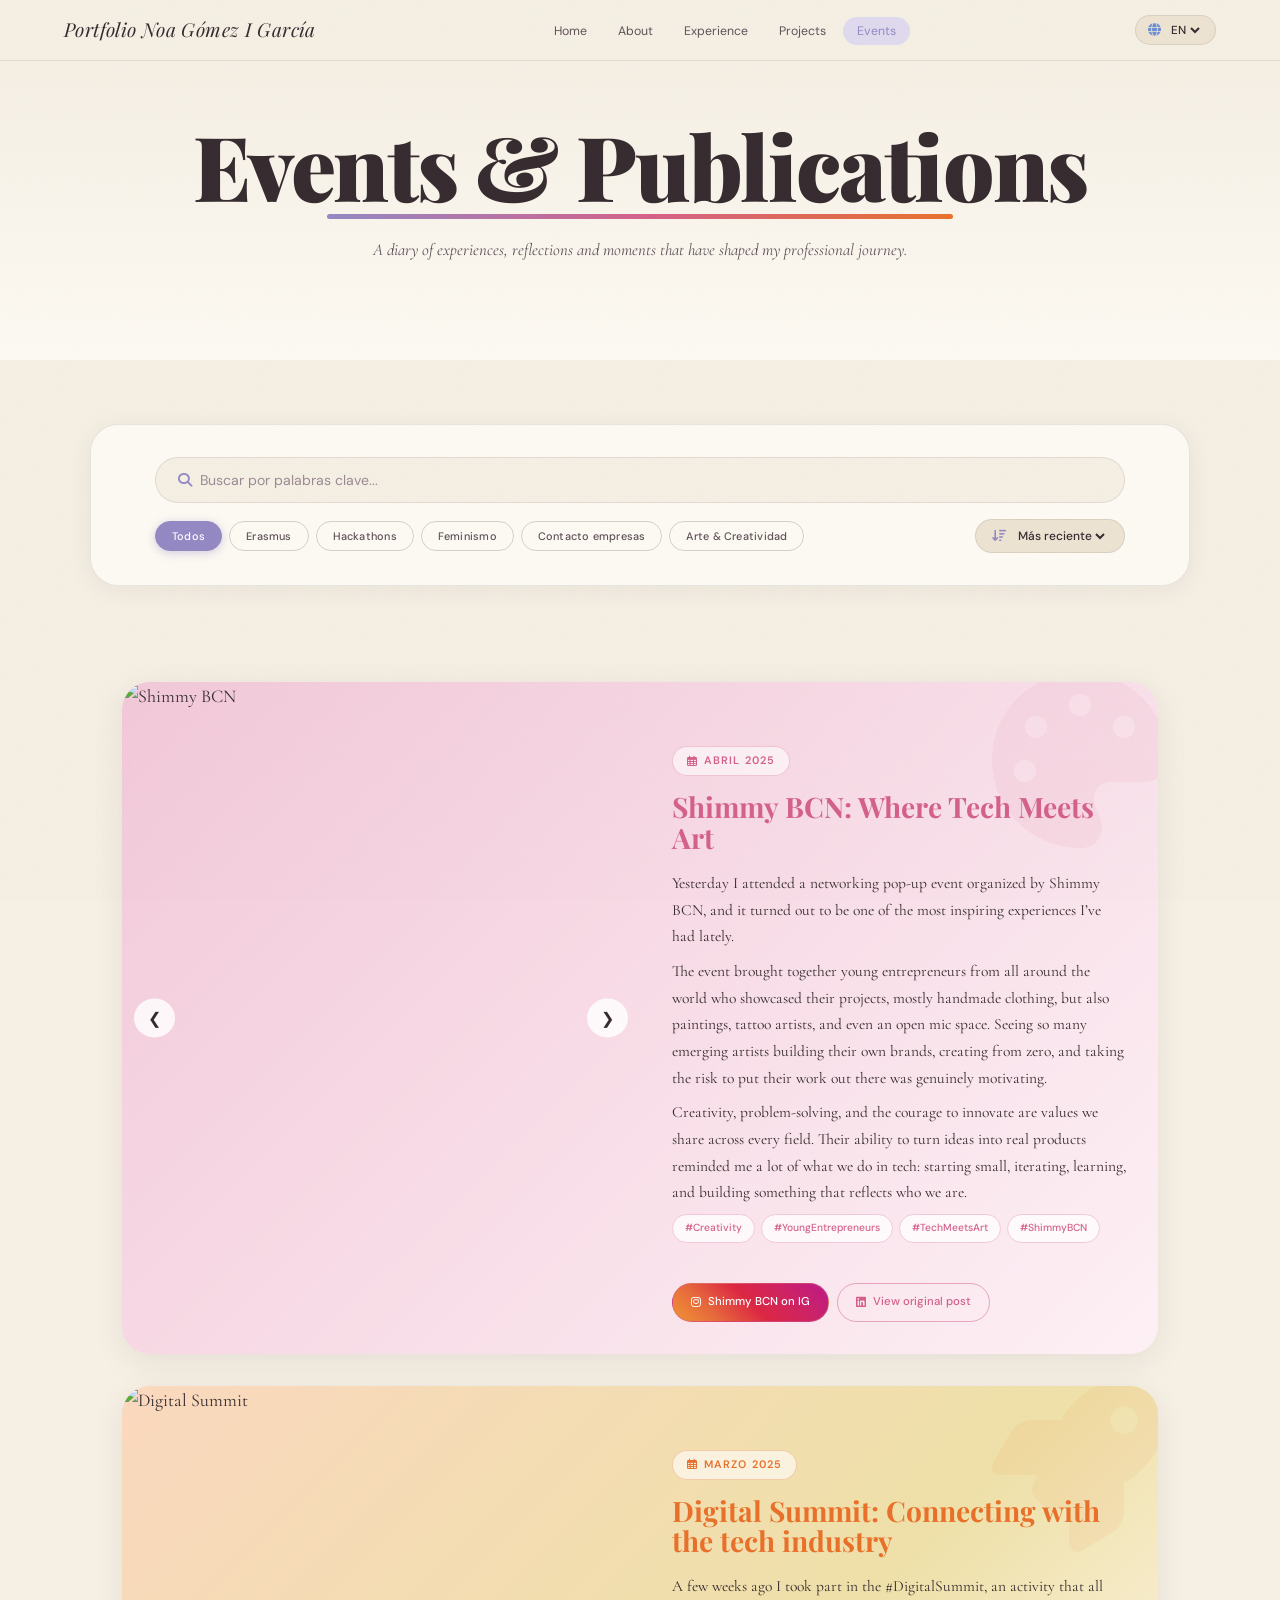
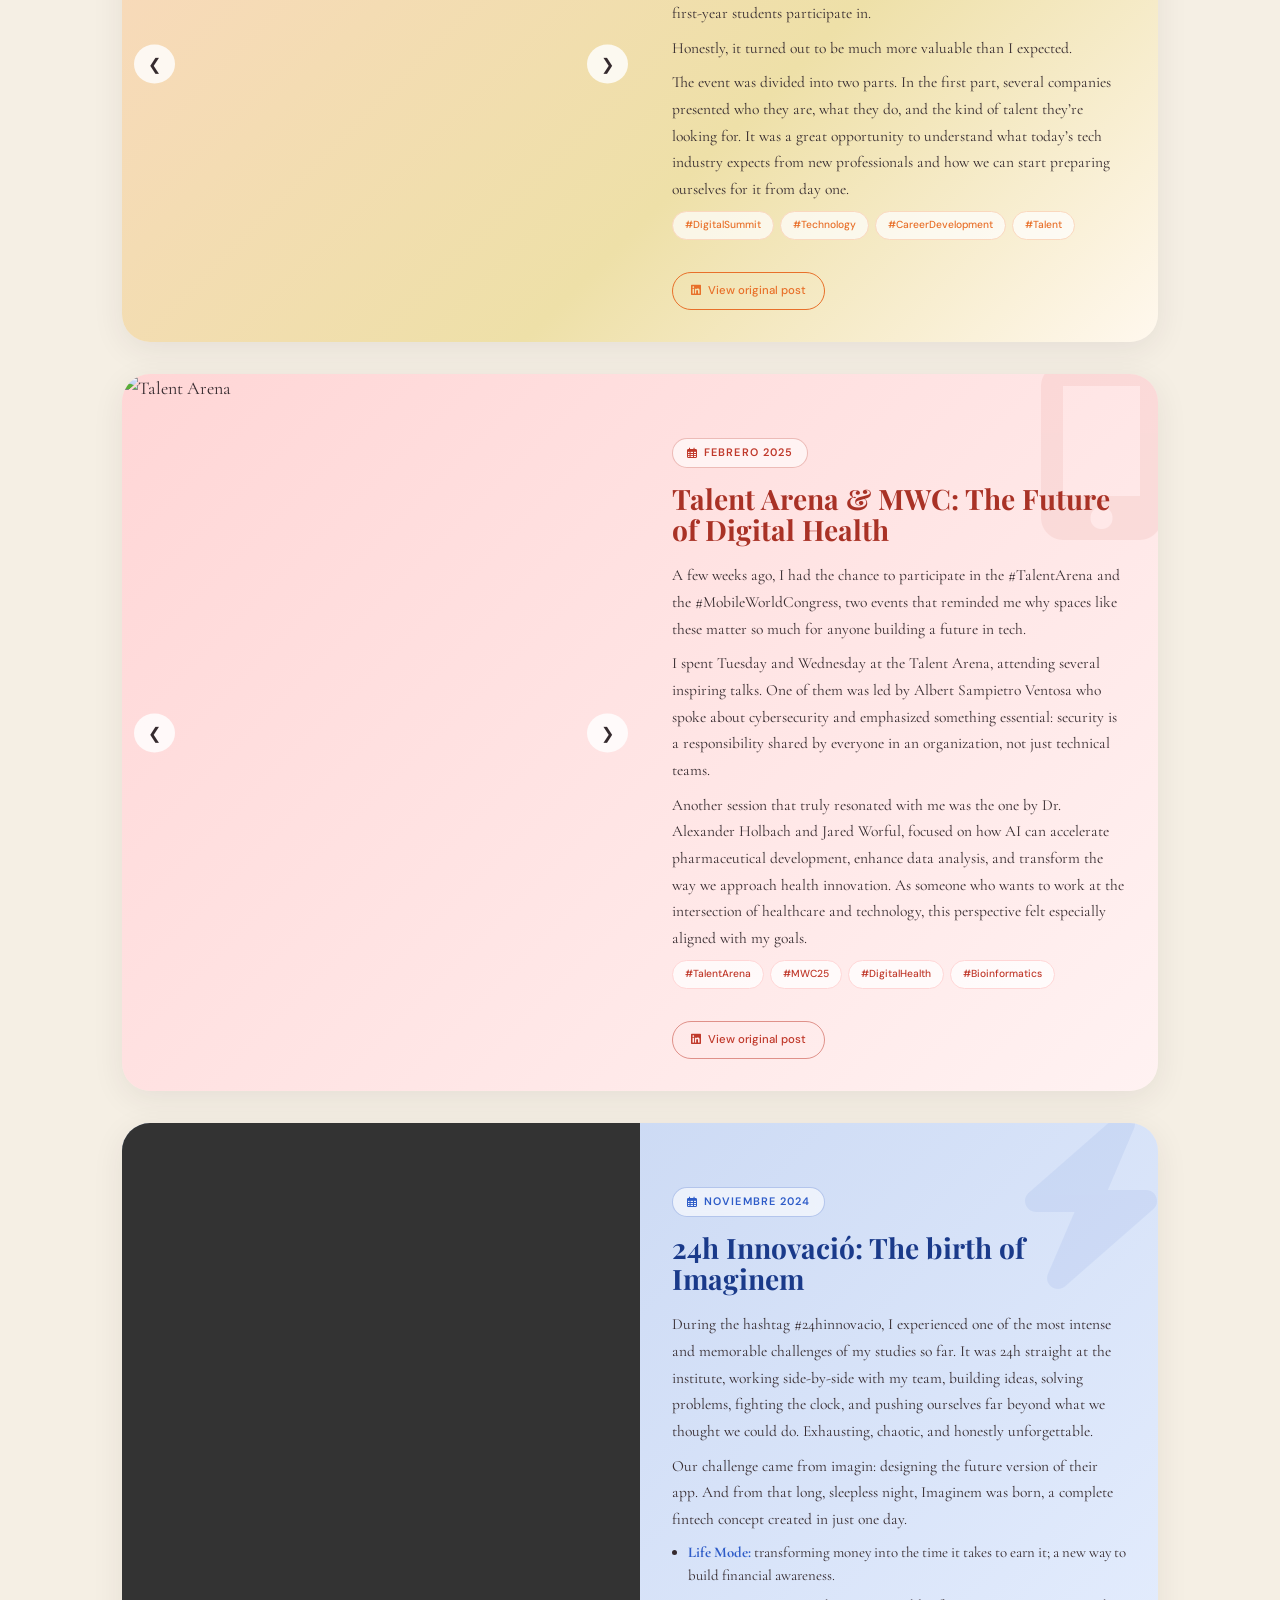
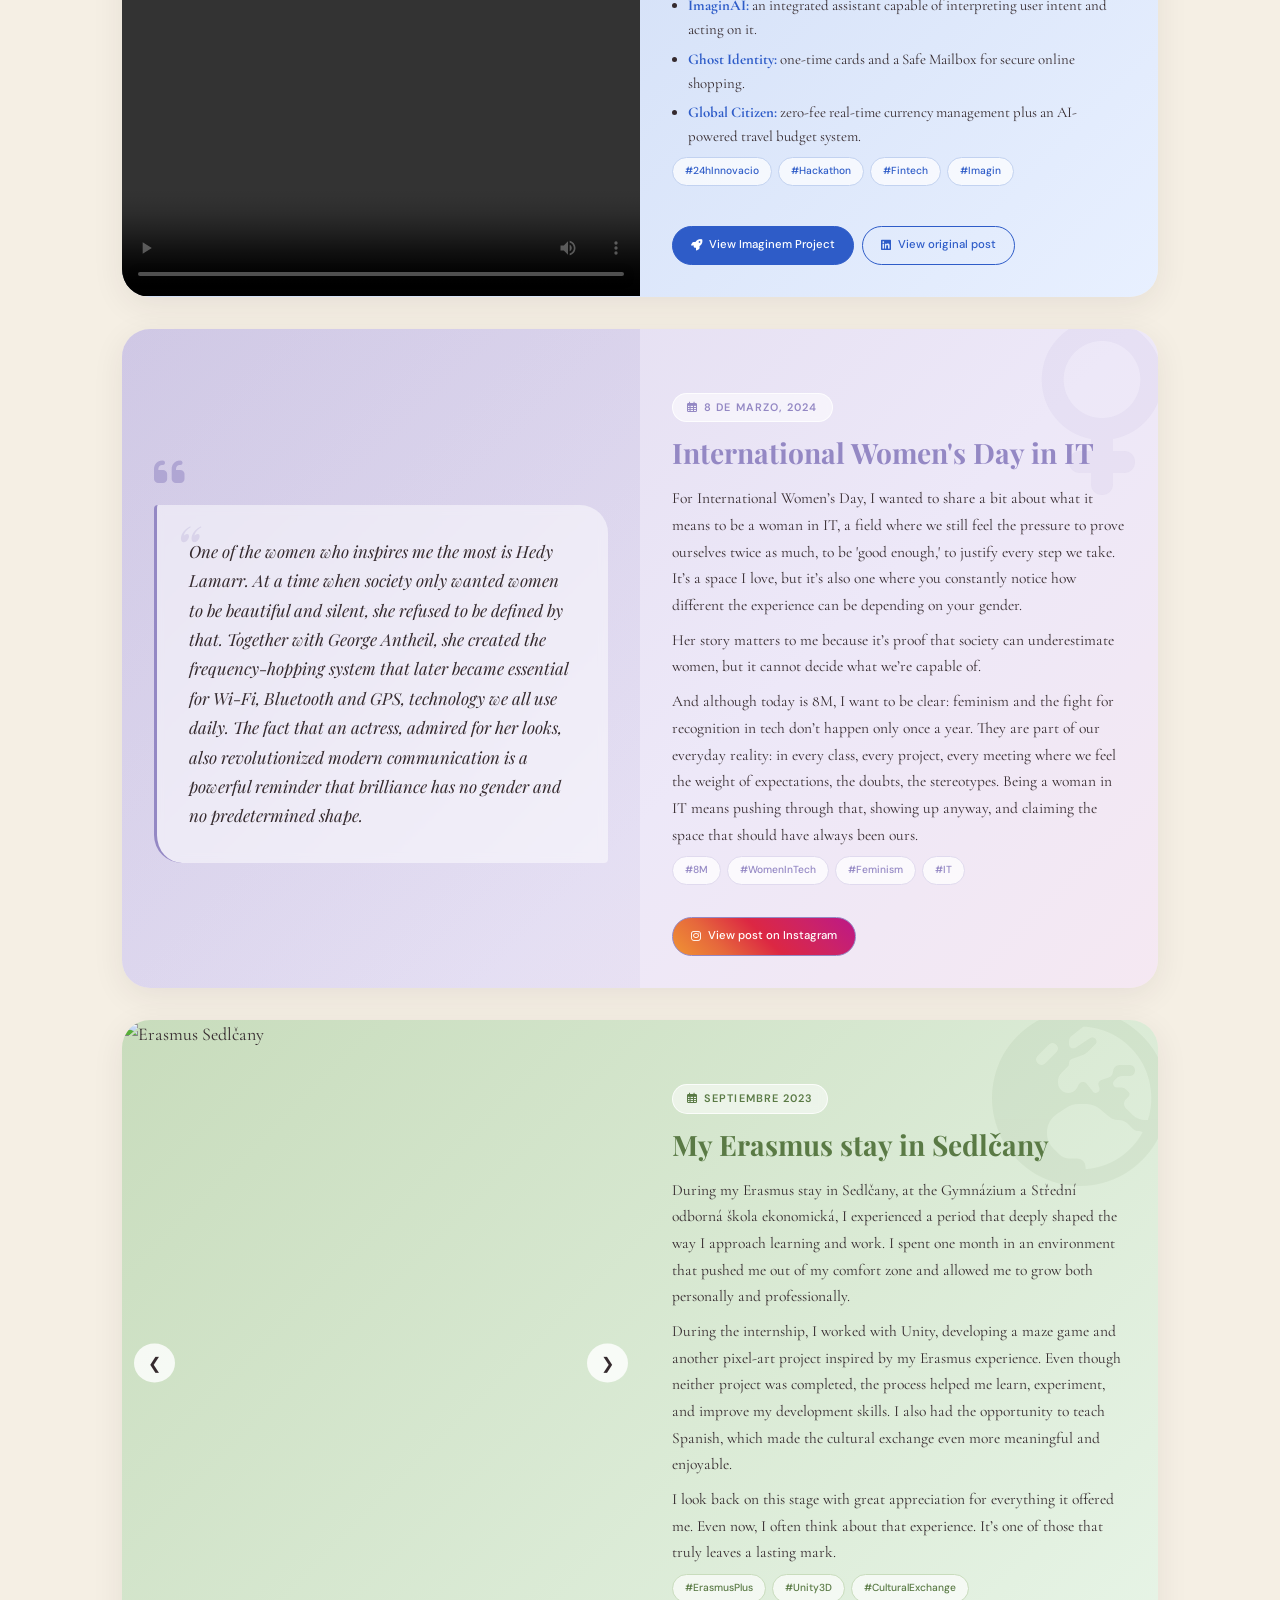
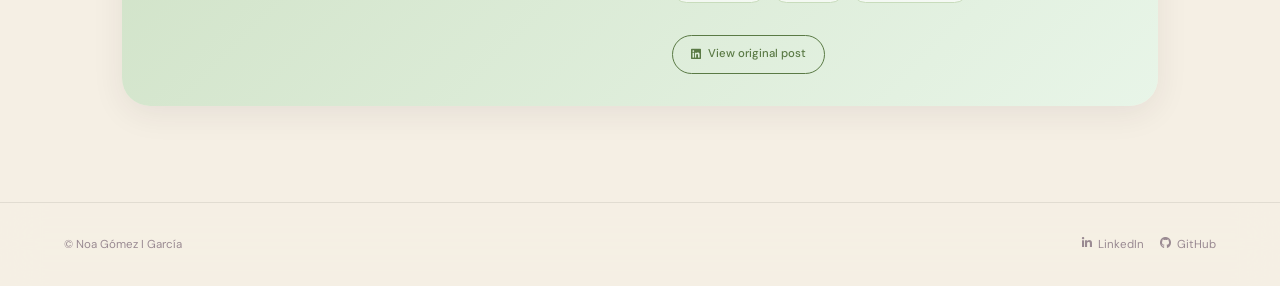
==== commit 9000d8f7: "Proyects update" ====
--- a/eventos.html
+++ b/eventos.html
@@ -36,7 +36,6 @@
         <p class="subtitle-text" data-i18n="events.subtitle">Un diario de experiencias, reflexiones y momentos que han marcado mi trayectoria profesional.</p>
     </div>
 
-    <!-- BUSCADOR Y FILTROS — panel rediseñado -->
     <div class="ev-search-panel">
         <div class="ev-search-input-wrap">
             <i class="fas fa-search"></i>
--- a/css/style.css
+++ b/css/style.css
@@ -974,6 +974,24 @@
     background: linear-gradient(90deg, var(--bamboo), var(--bamboo-mid));
 }
 
+.project-card:nth-child(3)::after {
+    content: '';
+    position: absolute; top: 0; left: 0; right: 0; height: 4px;
+    background: linear-gradient(90deg, var(--lavender), var(--sakura));
+}
+
+.project-card:nth-child(4)::after {
+    content: '';
+    position: absolute; top: 0; left: 0; right: 0; height: 4px;
+    background: linear-gradient(90deg, var(--koi), var(--gold));
+}
+
+.project-card:nth-child(5)::after {
+    content: '';
+    position: absolute; top: 0; left: 0; right: 0; height: 4px;
+    background: linear-gradient(90deg, var(--lavender), #b8aee0);
+}
+
 .project-img {
     aspect-ratio: 16 / 8;
     display: flex; align-items: center; justify-content: center;
@@ -985,8 +1003,27 @@
 .project-card:nth-child(2) .project-img {
     background: linear-gradient(145deg, var(--bamboo-pale) 0%, var(--cobalt-pale) 100%);
 }
+
 .project-card:nth-child(3) .project-img {
     background: linear-gradient(145deg, var(--lavender-pale) 0%, var(--sakura-pale) 100%);
+}
+
+.project-card:nth-child(4) .project-img {
+    background: linear-gradient(145deg, var(--koi-pale) 0%, var(--gold-pale) 100%);
+}
+
+.project-card:nth-child(5) .project-img {
+    background: linear-gradient(145deg, var(--lavender-pale) 0%, #ede8f8 100%);
+}
+
+/* Arteum — azul porcelana claro (distinto al cobalt del primer proyecto) */
+.project-card:nth-child(6)::after {
+    content: '';
+    position: absolute; top: 0; left: 0; right: 0; height: 4px;
+    background: linear-gradient(90deg, var(--cobalt-soft), var(--cobalt-pale));
+}
+.project-card:nth-child(6) .project-img {
+    background: linear-gradient(145deg, #dce8f8 0%, var(--cobalt-pale) 100%);
 }
 
 .project-img::before {
